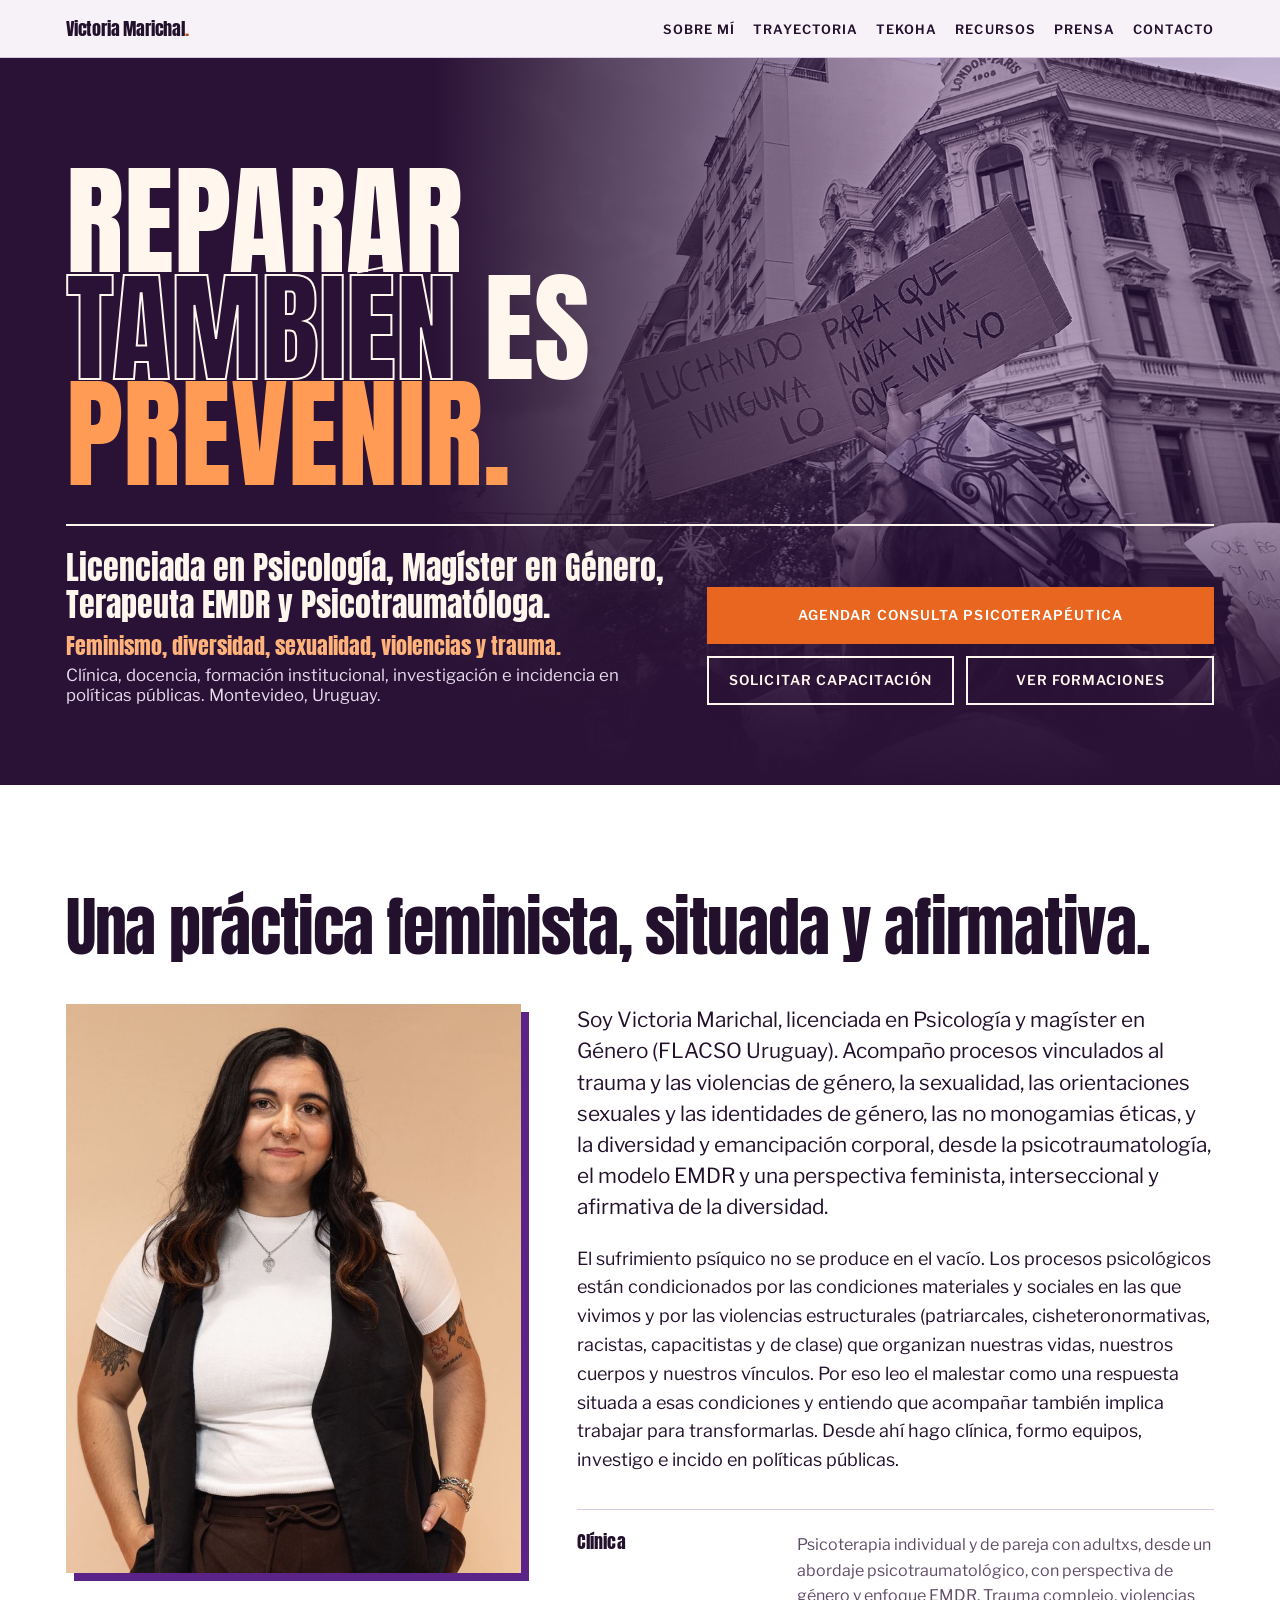
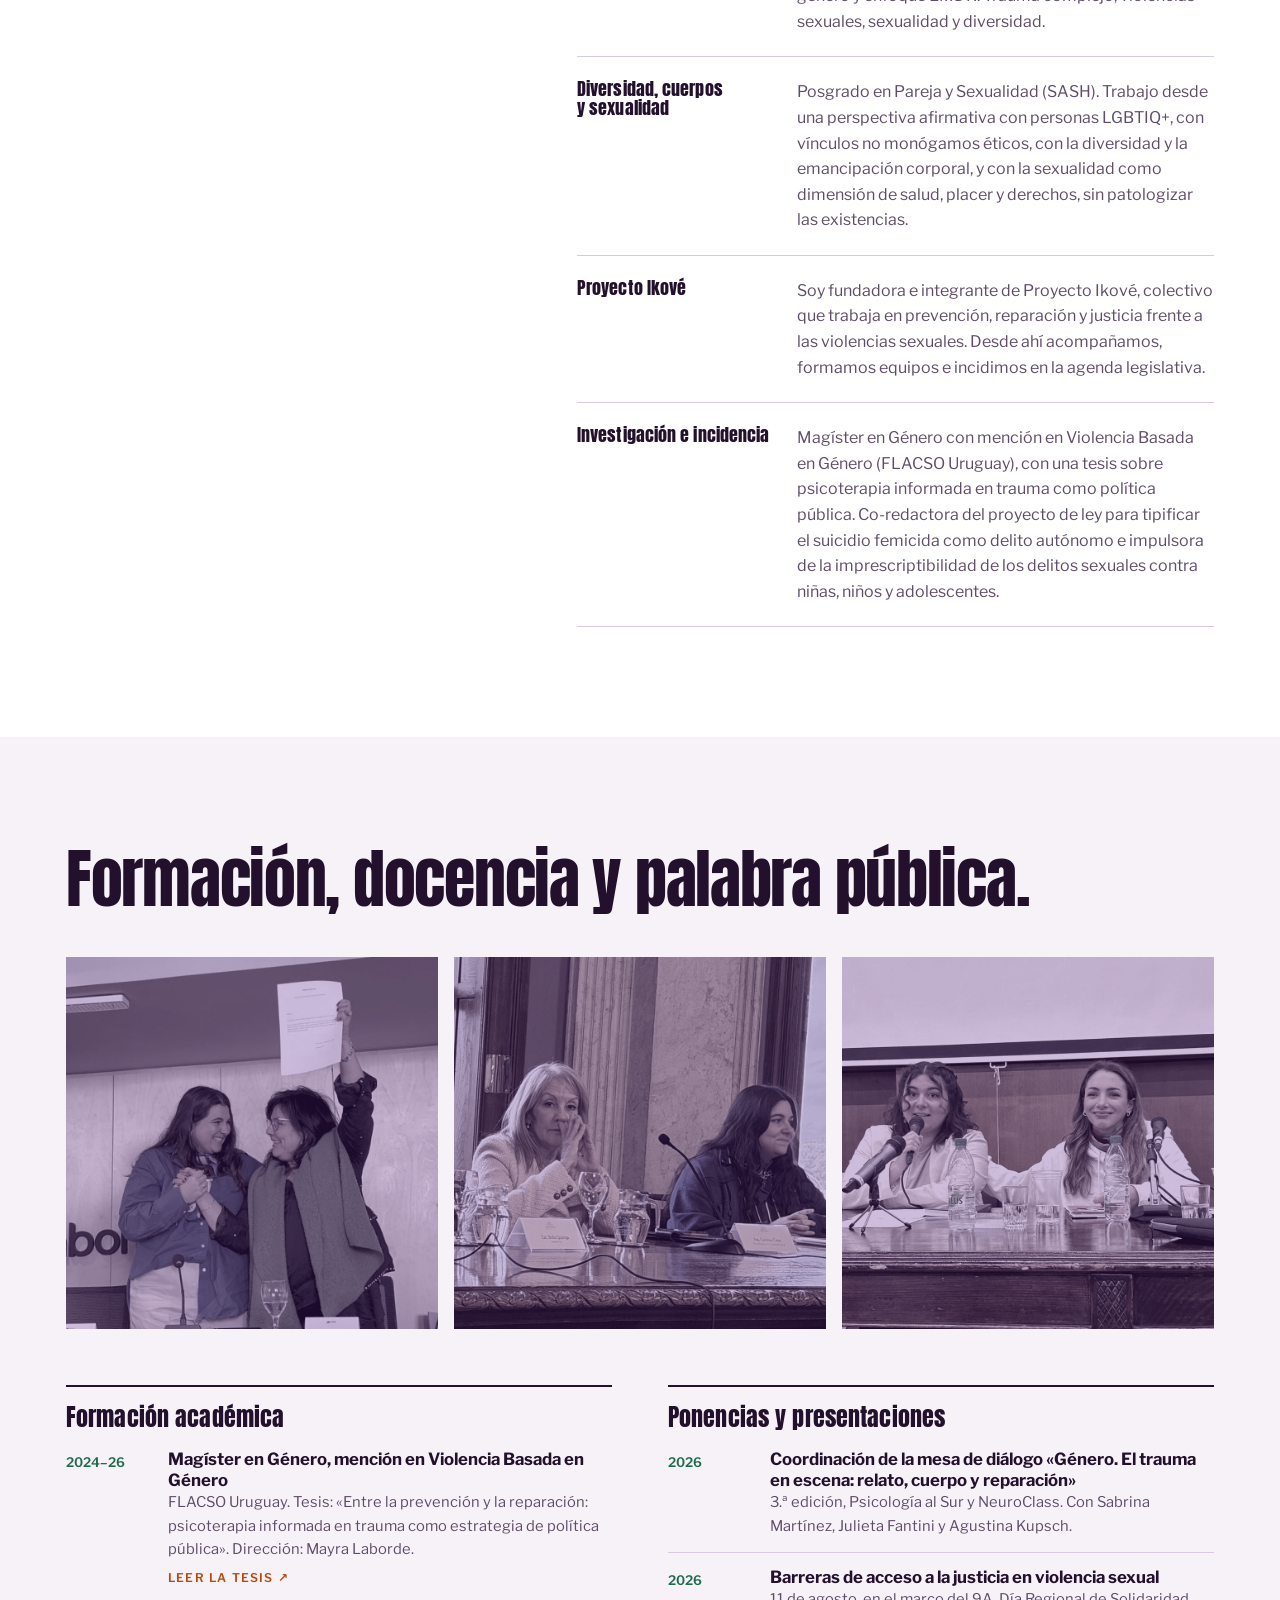
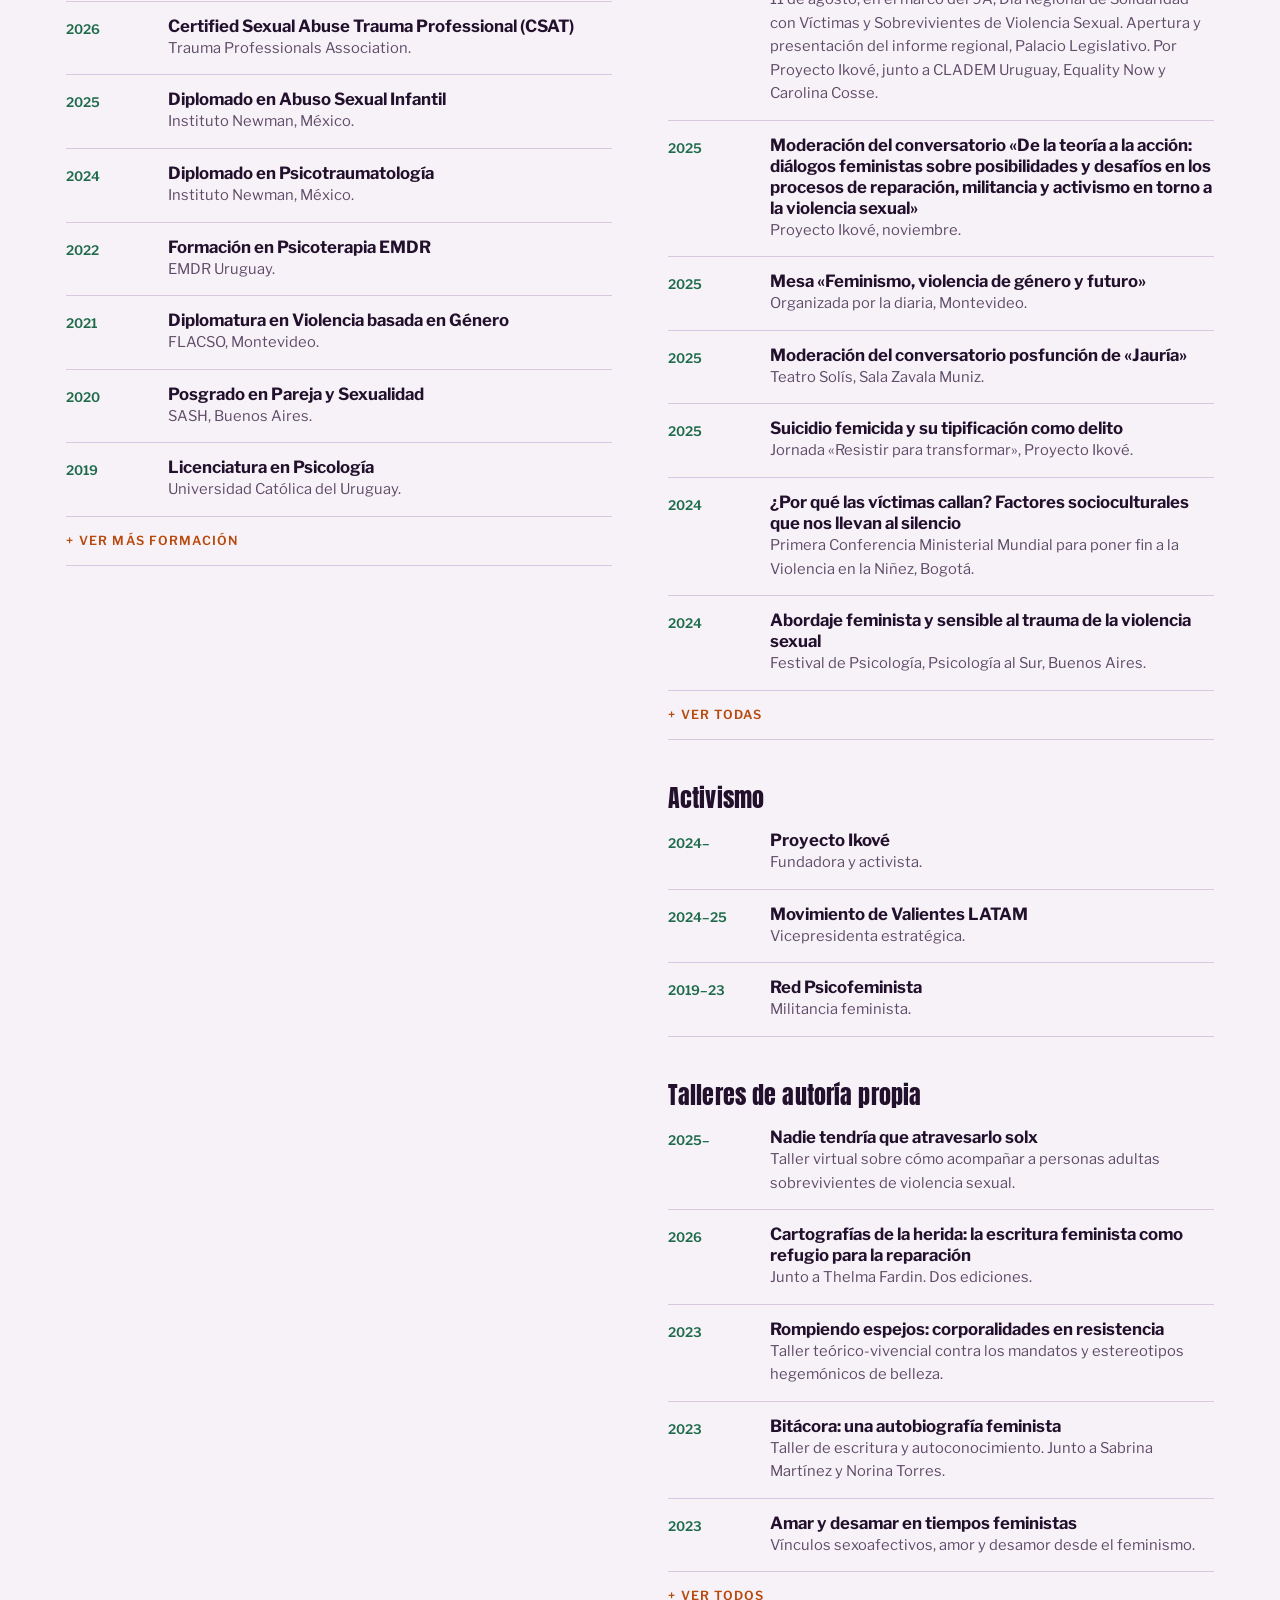
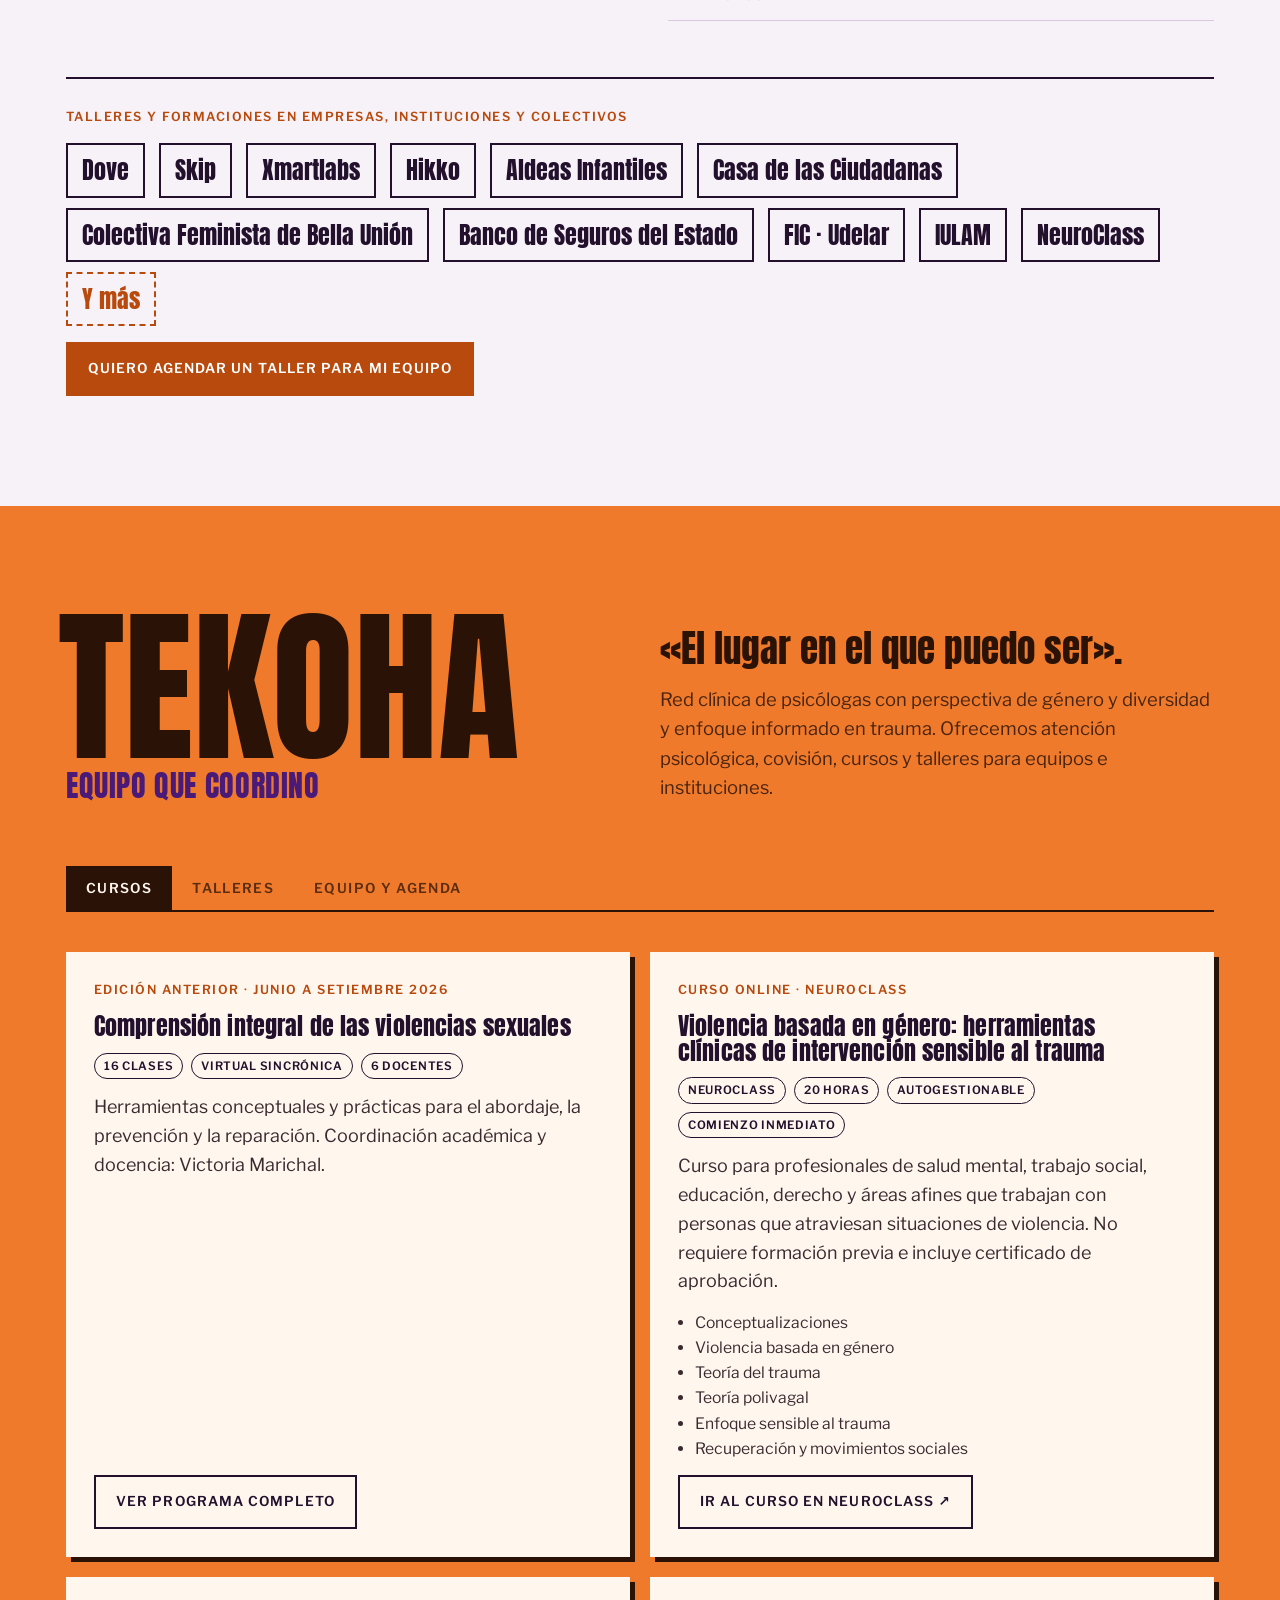
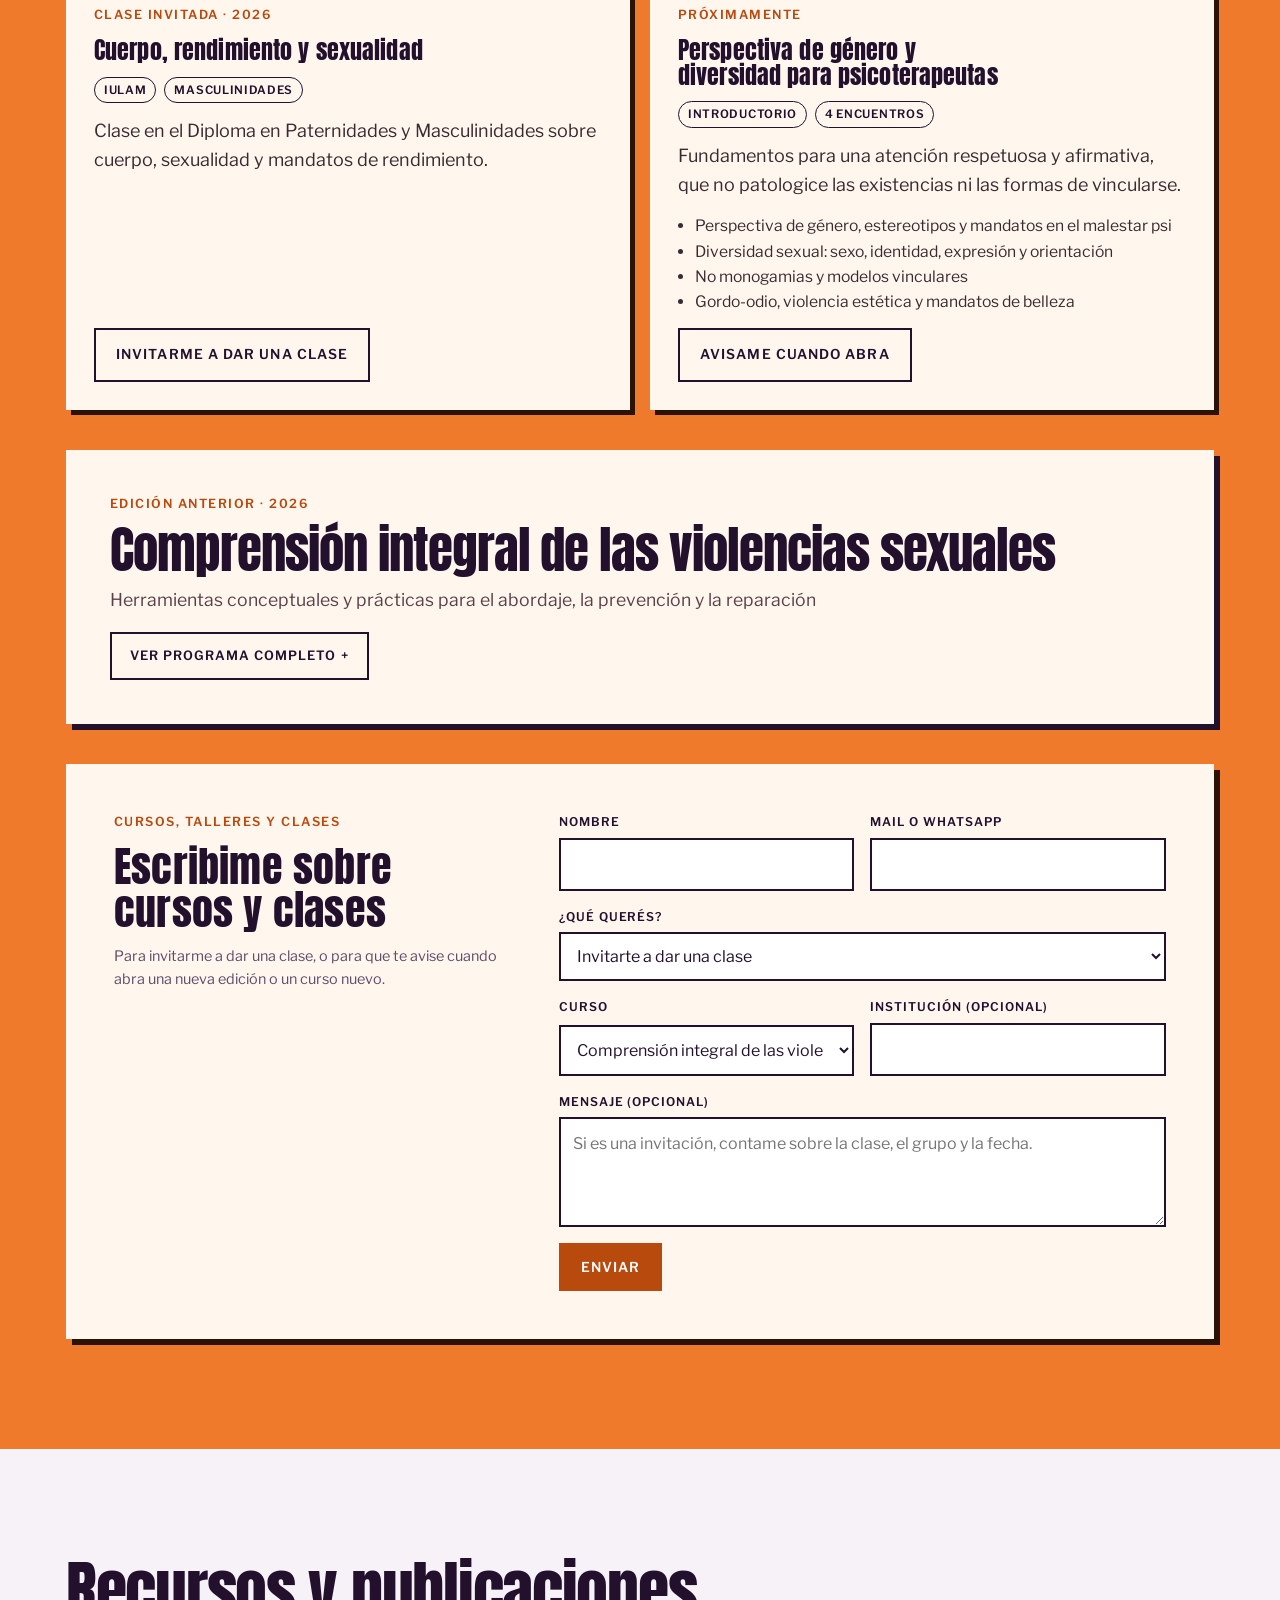
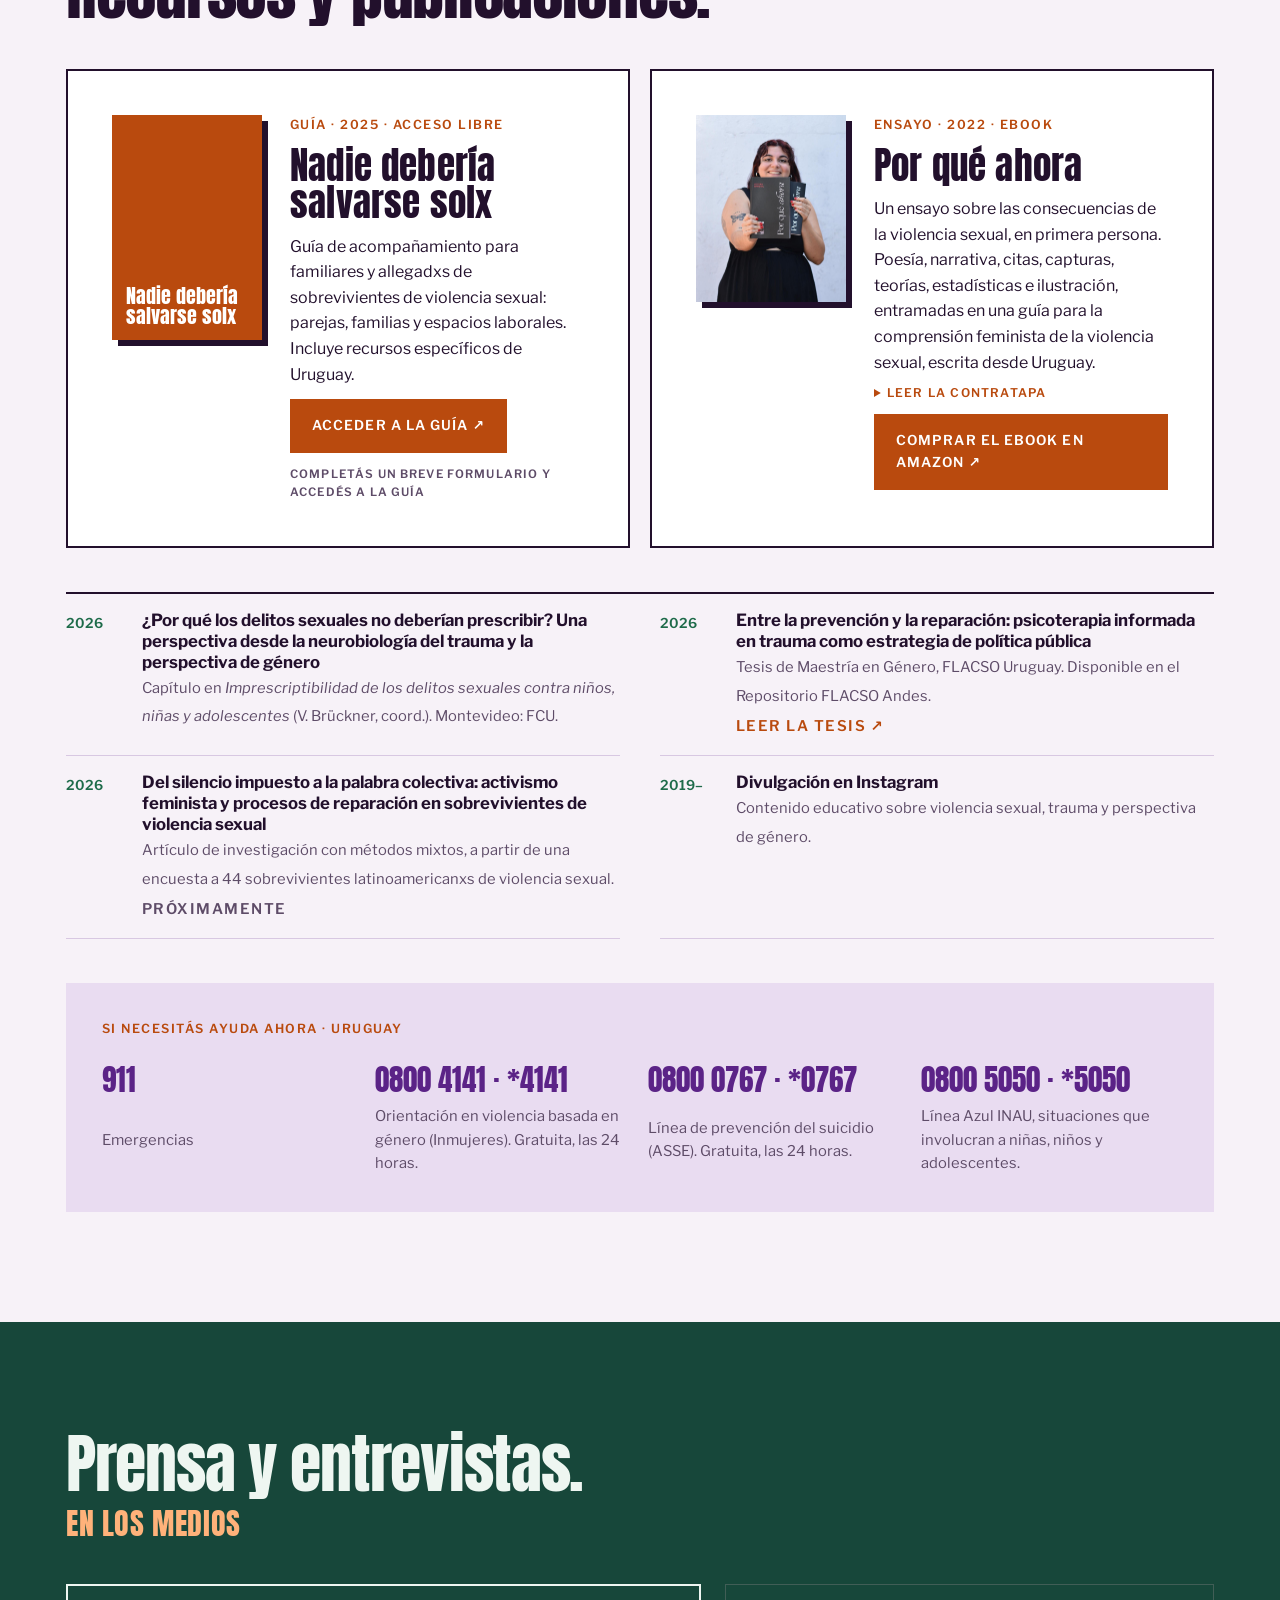
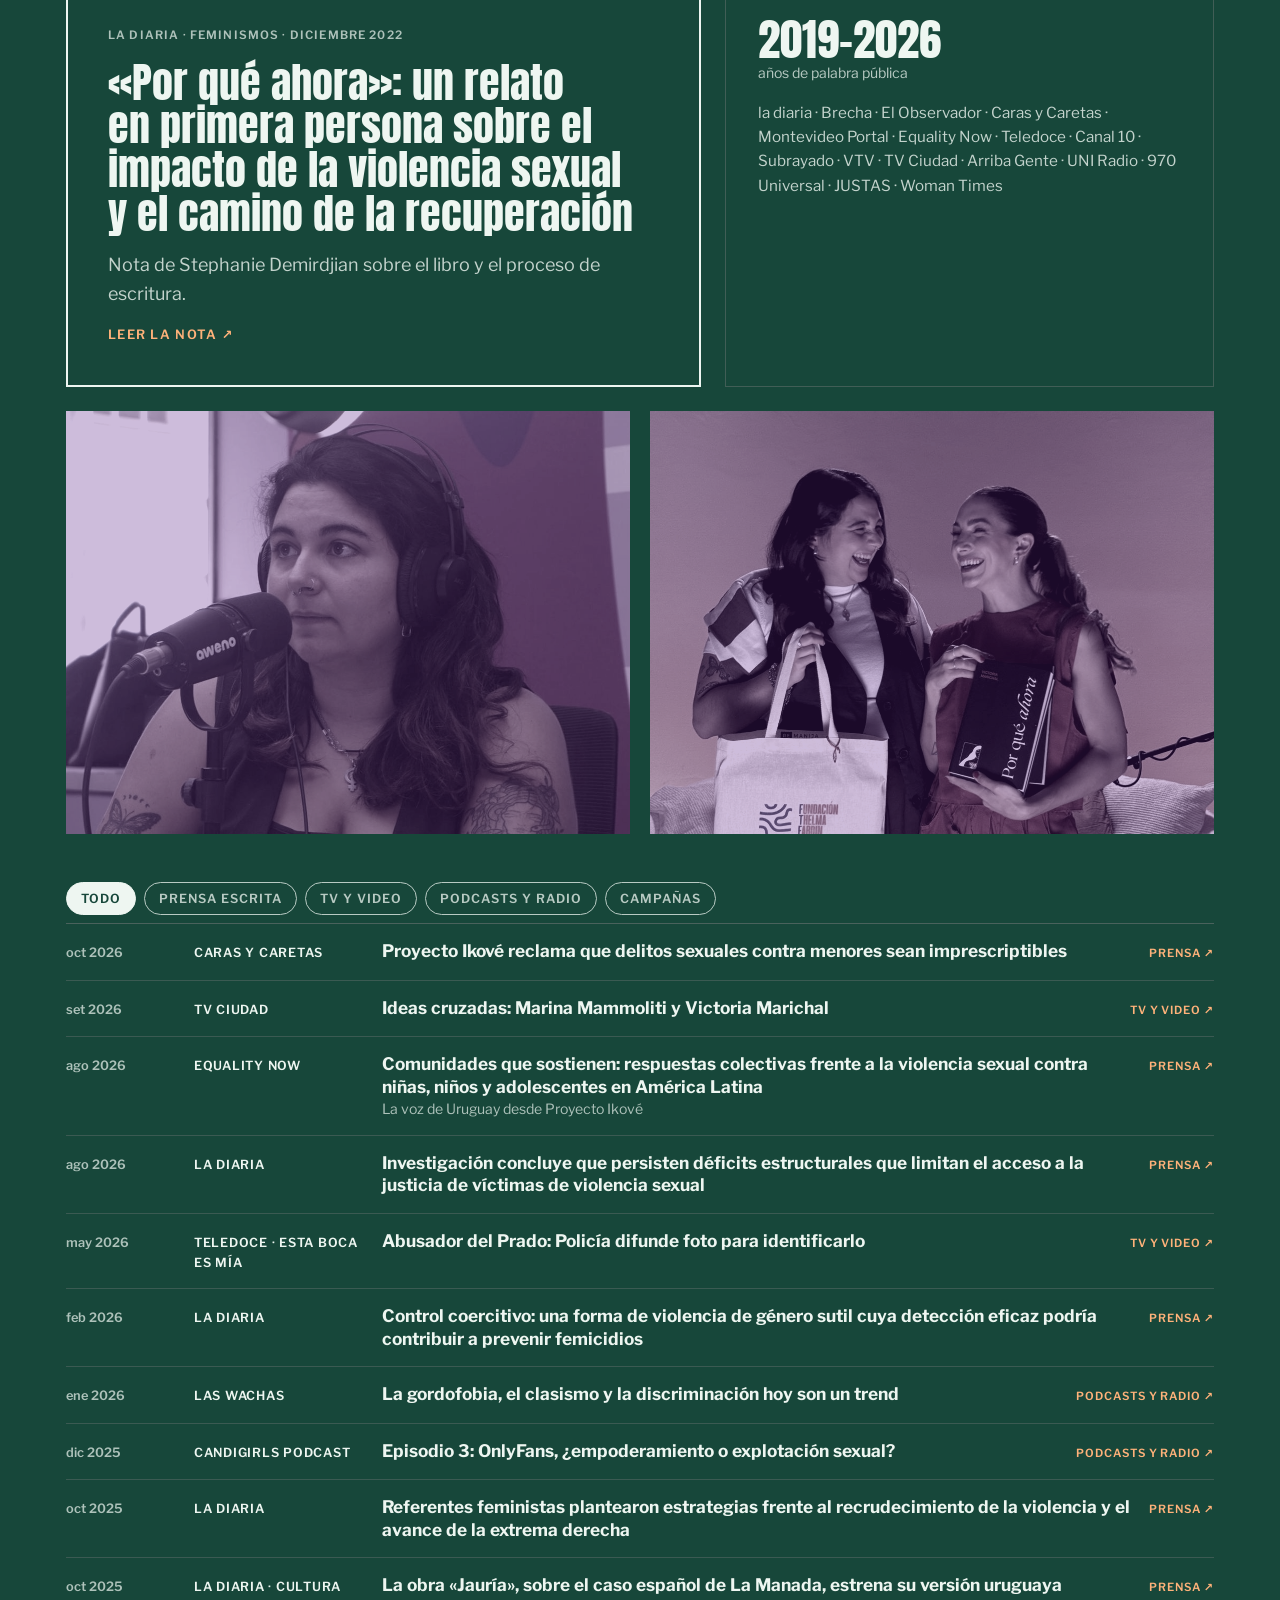
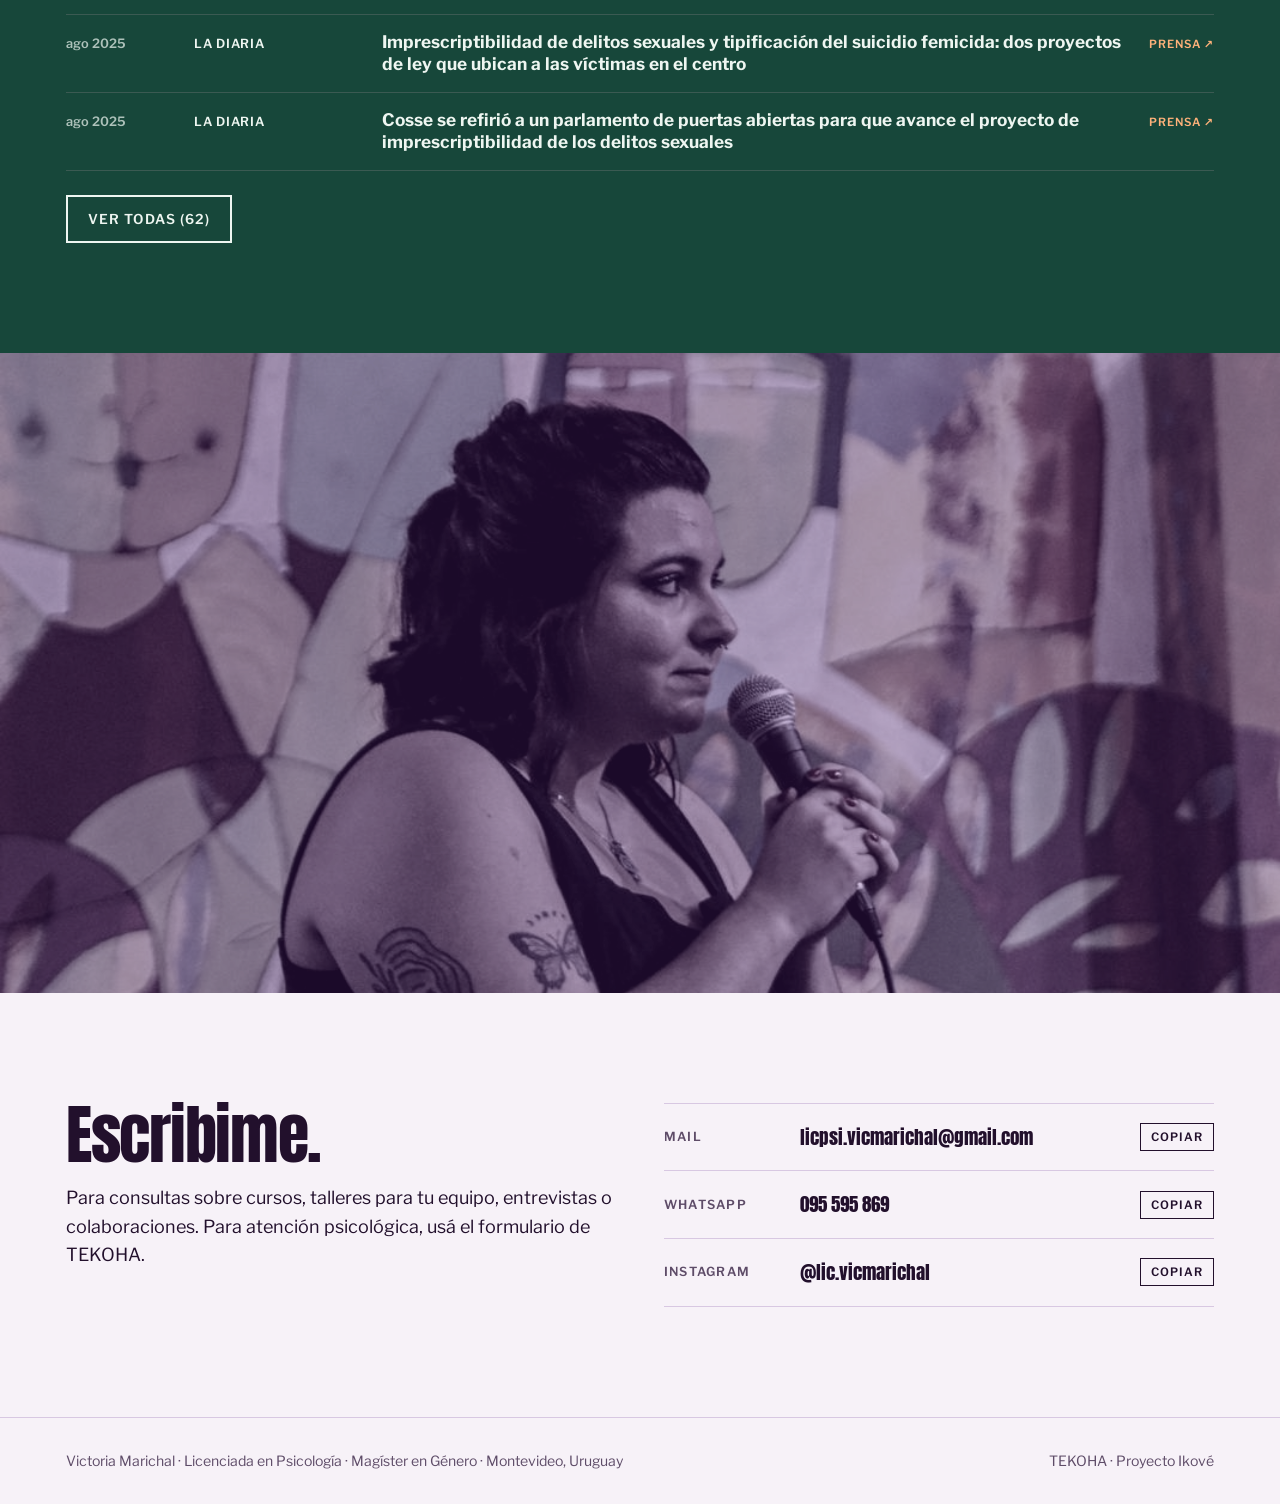
==== index.html @ 36c90eb9 "Add files via upload" ====
<!doctype html>
<html lang="es">
<head>
<meta charset="utf-8">
<meta name="viewport" content="width=device-width,initial-scale=1,viewport-fit=cover">
<style>*,*::before,*::after{box-sizing:border-box}:root{padding-top:env(safe-area-inset-top,0px);padding-bottom:env(safe-area-inset-bottom,0px)}body{margin:0;-webkit-font-smoothing:antialiased}img{max-width:100%}[hidden]{display:none!important}</style>
<title>Victoria Marichal</title>
<meta name="description" content="Victoria Marichal, licenciada en Psicología y magíster en Género. Psicoterapia, formación y talleres desde una práctica feminista, situada y afirmativa. Coordinadora de TEKOHA. Montevideo, Uruguay.">
<meta name="theme-color" content="#2A1236">
<link rel="icon" href="favicon.svg" type="image/svg+xml">
<link rel="canonical" href="https://licvicmarichal.uy/">
<meta property="og:type" content="website">
<meta property="og:locale" content="es_UY">
<meta property="og:title" content="Victoria Marichal · Psicóloga">
<meta property="og:description" content="Una práctica feminista, situada y afirmativa. Psicoterapia, cursos, talleres y TEKOHA.">
<meta property="og:image" content="https://licvicmarichal.uy/img/og.jpg">
<meta property="og:url" content="https://licvicmarichal.uy/">
<meta name="twitter:card" content="summary_large_image">
<meta name="claude:viewport-fit-sides" content="cover">
<link rel="preconnect" href="https://fonts.googleapis.com">
<link rel="preconnect" href="https://fonts.gstatic.com" crossorigin>
<link rel="stylesheet" href="https://fonts.googleapis.com/css2?family=Anton&family=Libre+Franklin:ital,wght@0,400;0,600;0,700;1,400&display=swap">
<style>
/* Layout: manifiesto tipográfico arriba, luego bandas de color que alternan: violeta (perfil), naranja (TEKOHA), verde (prensa) */
:root{
  --bg:#F7F2F8; --surface:#FFFFFF; --ink:#22102C; --muted:#5E4C68;
  --violet:#5B2387; --magenta:#B94A0E; --green:#1E6B4A; --lilac:#E9DCF1; --line:#D8C8E2;
  --on-violet:#FBF5FD;
  --orange:#F07A2B; --on-orange:#2A1306; --orange-soft:#4A2410; --orange-line:rgba(42,19,6,.28); --orange-accent:#4A1A78; --cream:#FFF6EE;
  --green-band:#17473A; --on-green:#EEF6F1; --green-accent:#FFB27A;
  --f-display:"Anton", Impact, "Arial Narrow", sans-serif;
  --f-body:"Libre Franklin", system-ui, -apple-system, "Segoe UI", sans-serif;
  --f-mono:"Libre Franklin", system-ui, -apple-system, "Segoe UI", sans-serif; --mono-w:600;
  --w-display:400; --h-scale:1.05; --track:0em; --head-align:start;
  font-synthesis:none;
  --gutter-l:max(16px, env(safe-area-inset-left, 0px));
  --gutter-r:max(16px, env(safe-area-inset-right, 0px));
}
@media (prefers-color-scheme: dark){:root:not([data-theme="light"]){
  --bg:#160A1D; --surface:#21122B; --ink:#F3E9F7; --muted:#BBA8C6;
  --violet:#3E1760; --magenta:#FF9B55; --green:#73D1A2; --lilac:#2E1A3B; --line:#3D2A4A; --on-violet:#FBF5FD; color-scheme:dark}}
:root[data-theme="dark"]{
  --bg:#160A1D; --surface:#21122B; --ink:#F3E9F7; --muted:#BBA8C6;
  --violet:#3E1760; --magenta:#FF9B55; --green:#73D1A2; --lilac:#2E1A3B; --line:#3D2A4A; --on-violet:#FBF5FD; color-scheme:dark}

*{box-sizing:border-box}
html{scroll-behavior:smooth}
@media (prefers-reduced-motion:reduce){html{scroll-behavior:auto}*{animation:none!important;transition:none!important}}
body{background:var(--bg);color:var(--ink);font-family:var(--f-body);font-size:18px;line-height:1.6}
body::before{content:"";position:fixed;inset:0 0 auto;height:env(safe-area-inset-top,0px);z-index:10;background:var(--bg)}
a{color:inherit}
:focus-visible{outline:3px solid var(--magenta);outline-offset:3px}
.wrap{max-width:1180px;margin-inline:auto;padding-left:var(--gutter-l);padding-right:var(--gutter-r)}
.label{font-weight:var(--mono-w,400);font-family:var(--f-mono);font-weight:var(--mono-w);font-size:.78rem;letter-spacing:.12em;text-transform:uppercase;color:var(--magenta)}
h1,h2,h3{font-family:var(--f-display);line-height:1.02;text-wrap:balance;margin:0}
h2{font-size:clamp(2.2rem,6vw,4rem);font-weight:var(--w-display);letter-spacing:-.02em}
h3{font-size:1.5rem;font-weight:400;letter-spacing:.005em}
p{margin:0;max-width:65ch}
.ph{background:var(--lilac);border-radius:3px;padding:0 .3em;font-style:italic;color:var(--muted)}
.mono-s{font-family:var(--f-mono);font-weight:var(--mono-w);font-size:.72rem;text-transform:uppercase;letter-spacing:.1em;color:var(--muted)}

/* Nav */
header.top{position:sticky;top:env(safe-area-inset-top,0px);z-index:20;background:var(--bg);border-bottom:1px solid var(--line)}
header.top .wrap{display:flex;align-items:center;justify-content:space-between;gap:12px;padding-block:14px;flex-wrap:wrap}
.brand{font-family:var(--f-display);font-weight:var(--w-display);font-size:1.15rem;text-decoration:none;letter-spacing:-.01em}
.brand span{color:var(--magenta)}
nav ul{display:flex;gap:4px 18px;list-style:none;margin:0;padding:0;flex-wrap:wrap}
nav a{font-family:var(--f-mono);font-weight:var(--mono-w);font-size:.8rem;text-decoration:none;text-transform:uppercase;letter-spacing:.08em;padding:4px 0;border-bottom:2px solid transparent}
nav a:hover{border-color:var(--magenta)}

/* Hero */
.hero .wrap{padding-block:clamp(48px,9vw,110px) clamp(40px,7vw,80px);display:grid;gap:36px}
.hero h1,.tk-title{text-transform:uppercase}
.hero h1{font-size:calc(clamp(3.2rem,12.5vw,9.5rem) * var(--h-scale));font-weight:var(--w-display);letter-spacing:var(--track);line-height:.88}
.hero h1 .out{color:transparent;-webkit-text-stroke:2px var(--violet)}
:root[data-theme="dark"] .hero h1 .out{-webkit-text-stroke-color:var(--magenta)}
@media (prefers-color-scheme: dark){:root:not([data-theme="light"]) .hero h1 .out{-webkit-text-stroke-color:var(--magenta)}}
.hero h1 .mag{color:var(--magenta)}
.hero-foot{display:grid;grid-template-columns:minmax(0,1.2fr) minmax(0,1fr);gap:32px;align-items:start;border-top:2px solid var(--ink);padding-top:24px}
.hero-foot .who{font-family:var(--f-display);font-size:clamp(1.4rem,3vw,2rem);font-weight:400;line-height:1.15}
.hero-foot .who .who-sub{display:block;font-size:.68em;font-weight:400;color:var(--violet);margin-top:10px;letter-spacing:0}
:root[data-theme="dark"] .hero-foot .who .who-sub{color:var(--magenta)}
@media (prefers-color-scheme: dark){:root:not([data-theme="light"]) .hero-foot .who .who-sub{color:var(--magenta)}}
.hero-foot .who small{display:block;font-family:var(--f-body);font-weight:400;font-size:1.05rem;color:var(--muted);margin-top:8px}
.ctas{display:grid;grid-template-columns:repeat(2,minmax(0,1fr));gap:12px;align-content:end;align-self:end;justify-self:end;width:min(100%,520px)}
.ctas .btn{justify-content:center;text-align:center;padding-inline:10px;white-space:normal;min-width:0;line-height:1.25}
.ctas .btn.solid{grid-column:1/-1;padding-block:18px}
.btn{font-weight:var(--mono-w,400);display:inline-flex;align-items:center;gap:8px;font-family:var(--f-mono);font-weight:var(--mono-w);font-size:.85rem;text-transform:uppercase;letter-spacing:.08em;text-decoration:none;padding:14px 20px;border:2px solid var(--ink);background:transparent;color:var(--ink);cursor:pointer}
.btn.solid{background:var(--magenta);border-color:var(--magenta);color:#fff}
.btn:hover{transform:translate(-2px,-2px);box-shadow:4px 4px 0 var(--ink)}
@media (max-width:760px){.hero-foot{grid-template-columns:1fr}.ctas{justify-self:start}}

section{scroll-margin-top:90px}
.band{padding-block:clamp(56px,9vw,110px)}
.sec-head{display:grid;gap:10px;margin-bottom:44px}
.sec-sub{margin:0;font-family:var(--f-display);font-size:clamp(1.3rem,2.6vw,1.9rem);line-height:1.1;color:var(--violet);text-transform:uppercase;letter-spacing:.02em}
:root[data-theme="dark"] .sec-sub{color:var(--magenta)}
@media (prefers-color-scheme: dark){:root:not([data-theme="light"]) .sec-sub{color:var(--magenta)}}
.press .sec-sub{color:var(--green-accent)!important}
.tekhoa .sec-sub{color:var(--orange-accent)!important;margin-top:10px}

/* Sobre mí */
.about-grid{display:grid;grid-template-columns:minmax(0,1fr) minmax(0,1.4fr);gap:56px}
.photo{aspect-ratio:4/5;max-width:100%;background:repeating-linear-gradient(135deg,var(--lilac) 0 14px,transparent 14px 28px);border:2px solid var(--ink);display:grid;place-items:center;text-align:center;padding:24px;font-family:var(--f-mono);font-weight:var(--mono-w);font-size:.8rem;color:var(--muted)}
.about-text{display:grid;gap:22px;min-width:0}
.about-text .lead{font-size:1.3rem;line-height:1.5}
.pillars{display:grid;margin-top:12px;border-top:1px solid var(--line)}
.pillar{display:grid;grid-template-columns:200px minmax(0,1fr);gap:20px;padding-block:22px;border-bottom:1px solid var(--line)}
.pillar h3{font-size:1.15rem}
.pillar p{color:var(--muted);font-size:1rem}
.facts{display:flex;flex-wrap:wrap;gap:10px 28px;margin-top:6px}
.fact{display:grid}
.fact b{font-family:var(--f-display);font-size:1.6rem;font-weight:var(--w-display);line-height:1;color:var(--violet);font-variant-numeric:tabular-nums}
:root[data-theme="dark"] .fact b{color:var(--magenta)}
@media (prefers-color-scheme: dark){:root:not([data-theme="light"]) .fact b{color:var(--magenta)}}
.fact span{font-size:.88rem;color:var(--muted)}
@media (max-width:820px){.about-grid{grid-template-columns:1fr}.photo{max-width:340px}.pillar{grid-template-columns:1fr;gap:6px}}

/* Trayectoria */
.tray-grid{display:grid;grid-template-columns:repeat(auto-fit,minmax(min(100%,440px),1fr));gap:48px 56px}
.tl{display:grid;align-content:start;border-top:2px solid var(--ink)}
.tl h3{font-size:1.5rem;font-weight:var(--w-display);padding-block:18px 6px}
.ti{display:grid;grid-template-columns:86px minmax(0,1fr);gap:16px;padding-block:14px;border-bottom:1px solid var(--line)}
.ti .y{font-family:var(--f-mono);font-weight:var(--mono-w);font-size:.82rem;color:var(--green);font-variant-numeric:tabular-nums;padding-top:3px}
.ti b{font-family:var(--f-body);font-weight:700;font-size:1.05rem;display:block;line-height:1.25}
.ti span{font-size:.92rem;color:var(--muted);display:block}
details.more{border-bottom:1px solid var(--line)}
details.more summary{cursor:pointer;font-family:var(--f-mono);font-weight:var(--mono-w);font-size:.78rem;text-transform:uppercase;letter-spacing:.1em;padding-block:14px;color:var(--magenta);list-style:none}
details.more summary::-webkit-details-marker{display:none}
details.more summary::before{content:"+ "}
details.more[open] summary::before{content:"– "}
details.more .ti:last-child{border-bottom:0}
.clients{margin-top:56px;padding-top:28px;border-top:2px solid var(--ink);display:grid;gap:16px}
.clients ul{list-style:none;margin:0;padding:0;display:flex;flex-wrap:wrap;gap:10px 14px}
.clients li.ymas{border-style:dashed;color:var(--magenta);border-color:var(--magenta)}
.clients li{font-family:var(--f-display);font-weight:400;font-size:clamp(1.1rem,2.2vw,1.5rem);padding:6px 14px;border:2px solid var(--ink)}

/* TEKOHA */
.tekhoa{background:var(--orange);color:var(--on-orange)}
.tekhoa .label{color:var(--orange-accent)}
.tekhoa .muted{color:var(--orange-soft)}
.tk-title{font-size:calc(clamp(3.4rem,13vw,10rem) * var(--h-scale));font-weight:var(--w-display);letter-spacing:0;line-height:.85;margin-left:-.045em}
.tk-name{display:grid;justify-items:start}
.tk-intro{display:grid;grid-template-columns:minmax(0,1fr) minmax(0,1fr);gap:40px;align-items:end;margin-bottom:64px}
@media (max-width:820px){.tk-intro{grid-template-columns:1fr}}
.tabs{display:flex;flex-wrap:wrap;border-bottom:2px solid var(--on-orange);margin-bottom:40px}
.tab{font-family:var(--f-mono);font-weight:var(--mono-w);font-size:.85rem;text-transform:uppercase;letter-spacing:.1em;background:none;border:0;color:var(--on-orange);padding:14px 20px;cursor:pointer;opacity:.75}
.tab[aria-selected="true"]{background:var(--on-orange);color:var(--cream);opacity:1}
.cards{display:grid;grid-template-columns:repeat(auto-fit,minmax(min(100%,320px),1fr));gap:20px}
.cards-2{grid-template-columns:repeat(auto-fit,minmax(min(100%,400px),1fr))}
.card{background:var(--cream);color:#22102C;border:0;box-shadow:5px 5px 0 var(--on-orange);padding:28px;display:flex;flex-direction:column;gap:14px;min-width:0}
.card.feature{background:var(--cream);color:#22102C;border-color:var(--cream)}
.card.feature .label{color:#B94A0E}
.tekhoa .card .label{color:#B94A0E}
.card p,.card li{color:#3A2A30}
.card .meta{display:flex;flex-wrap:wrap;gap:8px}
.chip{font-family:var(--f-mono);font-weight:var(--mono-w);font-size:.72rem;letter-spacing:.06em;text-transform:uppercase;border:1px solid currentColor;padding:3px 9px;border-radius:999px}
.card ul{margin:0;padding-left:1.1em;font-size:.98rem}
.card .btn{align-self:flex-start;margin-top:auto;border-color:currentColor;color:inherit}
.card.feature .btn{background:#B94A0E;border-color:#B94A0E;color:#fff}
.example{font-family:var(--f-mono);font-weight:var(--mono-w);font-size:.7rem;text-transform:uppercase;letter-spacing:.1em;opacity:.75}
.team{display:grid;grid-template-columns:repeat(auto-fit,minmax(min(100%,250px),1fr));gap:20px;margin-bottom:56px}
.person{background:var(--cream);color:#22102C;box-shadow:5px 5px 0 var(--on-orange);padding:22px;display:grid;gap:12px;align-content:start}
.avatar{width:72px;height:72px;border-radius:50%;background:var(--cream);color:#4A1A78;display:grid;place-items:center;font-family:var(--f-display);font-weight:var(--w-display);font-size:1.4rem}
.person p{font-size:.98rem;color:#3A2A30}
.person .muted{color:#3A2A30!important}
.avatar{background:var(--orange)!important;color:var(--on-orange)!important}
.form-box{background:var(--cream);box-shadow:6px 6px 0 var(--on-orange);color:#22102C;padding:clamp(24px,4vw,48px);display:grid;grid-template-columns:minmax(0,.8fr) minmax(0,1.2fr);gap:40px}
@media (max-width:820px){.form-box{grid-template-columns:1fr}}
.form-box .label{color:#B94A0E}
form{display:grid;gap:16px;grid-template-columns:1fr 1fr}
form .full{grid-column:1/-1}
@media (max-width:560px){form{grid-template-columns:1fr}}
.field{display:grid;gap:6px;min-width:0}
.field label{font-family:var(--f-mono);font-weight:var(--mono-w);font-size:.75rem;text-transform:uppercase;letter-spacing:.08em}
.field input,.field select,.field textarea{font:inherit;font-size:1rem;padding:12px;border:2px solid #22102C;background:#fff;color:#22102C;border-radius:0;width:100%}
.field textarea{min-height:110px;resize:vertical}
.check{display:flex;gap:10px;align-items:flex-start;font-size:.92rem}
.check input{margin-top:5px;accent-color:#B94A0E}
.note{font-size:.9rem;color:#5E4C68}
.ok{grid-column:1/-1;border:2px solid #22102C;background:#FDE9D9;padding:16px;font-size:.98rem}
.err{color:#A8320A;font-size:.85rem}
.form-box .btn{border-color:#22102C;color:#22102C}
.form-box .btn.solid{background:#B94A0E;border-color:#B94A0E;color:#fff}

/* Edición anterior */
.ed{margin-top:40px;background:var(--cream);color:#22102C;box-shadow:6px 6px 0 var(--on-orange);--orange-line:rgba(42,19,6,.18);--orange-accent:#B94A0E;--orange-soft:#5A4048;--on-orange:#22102C;padding:clamp(22px,4vw,44px);display:grid;gap:32px}
.ed-head{display:grid;gap:10px}
.ed-sum{list-style:none;cursor:pointer;display:grid;gap:18px}
.ed-sum::-webkit-details-marker{display:none}
.ed-toggle{justify-self:start;font-family:var(--f-mono);font-weight:var(--mono-w);font-size:.8rem;text-transform:uppercase;letter-spacing:.08em;padding:12px 18px;border:2px solid #22102C;color:#22102C}
.ed-toggle::after{content:"  +"}
.ed[open] .ed-toggle{font-size:0}
.ed[open] .ed-toggle::before{content:"Ocultar programa";font-size:.8rem}
.ed[open] .ed-toggle::after{content:"  –";font-size:.8rem}
.ed-body{display:grid;gap:32px;margin-top:32px}
.ed-title{font-size:clamp(1.9rem,4.5vw,3.2rem);font-weight:var(--w-display);letter-spacing:-.02em}
.ed-sub{font-size:1.1rem;color:var(--orange-soft)}
.ed-grid{display:grid;grid-template-columns:minmax(0,1.3fr) minmax(0,1fr);gap:40px}
@media (max-width:860px){.ed-grid{grid-template-columns:1fr}}
.ed-col{display:grid;gap:14px;align-content:start}
.ed-facts{margin:0;display:grid;border-top:1px solid var(--orange-line)}
.ed-facts div{display:grid;grid-template-columns:120px minmax(0,1fr);gap:14px;padding-block:12px;border-bottom:1px solid var(--orange-line)}
.ed-facts dt{font-family:var(--f-mono);font-weight:var(--mono-w);font-size:.72rem;text-transform:uppercase;letter-spacing:.1em;color:var(--orange-accent);padding-top:3px}
.ed-facts dd{margin:0;font-size:.98rem}
.ed .mono-s.ed-ms{color:var(--orange-accent);display:block;margin-bottom:12px}
.ed-team ul{list-style:none;margin:0;padding:0;display:grid;grid-template-columns:repeat(auto-fit,minmax(min(100%,240px),1fr));gap:14px 28px}
.ed-team li{display:grid;gap:2px;border-left:2px solid var(--orange-accent);padding-left:12px}
.ed-team li b{font-family:var(--f-body);font-weight:700;font-size:1.05rem}
.ed-team li span{font-size:.88rem;color:var(--orange-soft)}
.mod{border-top:1px solid var(--orange-line)}
.mod:last-child{border-bottom:1px solid var(--orange-line)}
.mod summary{cursor:pointer;list-style:none;display:grid;grid-template-columns:100px minmax(0,1fr) auto;gap:16px;align-items:baseline;padding-block:18px}
.mod summary::-webkit-details-marker{display:none}
.mn{font-family:var(--f-mono);font-weight:var(--mono-w);font-size:.78rem;text-transform:uppercase;letter-spacing:.1em;color:var(--orange-accent)}
.mt{font-family:var(--f-display);font-weight:400;font-size:1.25rem;line-height:1.2}
.mc{font-family:var(--f-mono);font-weight:var(--mono-w);font-size:.72rem;text-transform:uppercase;letter-spacing:.08em;opacity:.7}
.mc::after{content:"  +"}
.mod[open] .mc::after{content:"  –"}
@media (max-width:620px){.mod summary{grid-template-columns:1fr auto}.mn{grid-column:1/-1}}
.clist{list-style:none;margin:0 0 18px;padding:0;display:grid;gap:0}
.cls{display:grid;grid-template-columns:80px 64px minmax(0,1fr);gap:14px;padding-block:14px;border-top:1px dashed var(--orange-line)}
.cn{font-family:var(--f-mono);font-weight:var(--mono-w);font-size:.74rem;text-transform:uppercase;letter-spacing:.06em;opacity:.75;padding-top:3px}
.cd{font-family:var(--f-mono);font-weight:var(--mono-w);font-size:.8rem;font-variant-numeric:tabular-nums;color:var(--orange-accent);padding-top:2px}
.cls b{font-family:var(--f-body);font-weight:700;font-size:1.05rem;display:block;line-height:1.25}
.cls .doc{display:block;font-family:var(--f-mono);font-weight:var(--mono-w);font-size:.72rem;text-transform:uppercase;letter-spacing:.06em;color:var(--orange-soft);margin:4px 0 6px}
.cls p{font-size:.95rem;color:var(--on-orange)}
@media (max-width:620px){.cls{grid-template-columns:auto 1fr}.cls>div{grid-column:1/-1}}
.ed-btn{justify-self:start;border-color:var(--on-orange);color:var(--on-orange)}

/* Fotos */
.hero-top{display:grid;grid-template-columns:minmax(0,1.5fr) minmax(0,1fr);gap:clamp(20px,4vw,48px);align-items:end}
.hero-top h1{font-size:calc(clamp(3rem,9vw,8rem) * var(--h-scale))}
.hero-img{margin:0;max-width:100%}
.hero-img img{display:block;width:100%;aspect-ratio:4/5;max-height:620px;object-fit:cover;box-shadow:8px 8px 0 var(--magenta)}
@media (max-width:700px){.hero-top{grid-template-columns:1fr}.hero-img img{aspect-ratio:4/3}}
img.photo{display:block;width:100%;height:auto;aspect-ratio:4/5;object-fit:cover;object-position:50% 30%;padding:0;background:none;box-shadow:8px 8px 0 var(--violet);border:0}
.gallery{display:grid;grid-template-columns:repeat(3,minmax(0,1fr));gap:16px;margin-bottom:56px}
.gallery img{display:block;width:100%;max-width:100%;aspect-ratio:1/1;object-fit:cover}
.tint{position:relative;margin:0;line-height:0;isolation:isolate}
.tint img{filter:grayscale(.85) contrast(1.05) brightness(1.06)}
.tint::after{content:"";position:absolute;inset:0;background:rgba(91,35,135,.3);pointer-events:none}
.tk-banner-wrap{margin-bottom:28px;box-shadow:6px 6px 0 var(--on-orange)}
.tk-banner-wrap .tk-banner{margin:0;box-shadow:none}
@media (max-width:640px){.gallery{grid-template-columns:1fr}}
.photo-band{line-height:0}
.photo-band img{display:block;width:100%;height:clamp(260px,48vw,560px);object-fit:cover}
.tk-banner{display:block;width:100%;max-width:100%;aspect-ratio:21/9;object-fit:cover;object-position:50% 40%;margin-bottom:28px;box-shadow:6px 6px 0 var(--on-orange)}
.avatar-img{object-fit:cover;padding:0}
.cover-img{display:block;width:100%;max-width:100%;aspect-ratio:4/5;object-fit:cover;box-shadow:6px 6px 0 var(--ink)}
.press-photos{display:grid;grid-template-columns:repeat(2,minmax(0,1fr));gap:20px;margin-top:24px}
.press-photos img{display:block;width:100%;aspect-ratio:4/3;object-fit:cover;object-position:50% 30%}
@media (max-width:620px){.press-photos{grid-template-columns:1fr}}

/* Hero con foto de fondo */
.hero{position:relative;isolation:isolate;overflow:hidden;color:#FFF6EE;background:#2A1236}
.hero::before{content:"";position:absolute;inset:0 0 0 34%;z-index:-2;background:url(img/hero-marcha.jpg) 50% 30%/cover no-repeat;filter:grayscale(.85) contrast(1.08)}
.hero::after{content:"";position:absolute;inset:0;z-index:-1;background:linear-gradient(0deg,#2A1236 0%,rgba(42,18,54,.94) 8%,rgba(42,18,54,.8) 16%,rgba(42,18,54,.56) 25%,rgba(42,18,54,.32) 34%,rgba(42,18,54,.14) 43%,rgba(42,18,54,0) 54%),linear-gradient(90deg,#2A1236 0%,#2A1236 34%,rgba(42,18,54,.78) 46%,rgba(70,26,110,.42) 72%,rgba(91,35,135,.3) 100%)}
@media (max-width:760px){.hero::before{inset:0;background-position:50% 45%}.hero::after{background:linear-gradient(180deg,rgba(42,18,54,.88),rgba(42,18,54,.72) 55%,rgba(42,18,54,.95))}}
.hero-top{grid-template-columns:1fr!important}
.hero h1{color:#FFF6EE}
.hero h1 .out{-webkit-text-stroke:2px #FFF6EE!important;color:transparent}
.hero h1 .mag{color:#FF9B55}
.hero .hero-foot{border-top-color:#FFF6EE}
.hero-foot .who{color:#FFF6EE}
.hero-foot .who .who-sub{color:#FFB27A!important}
.hero-foot .who small{color:#E8DCEF!important}
.hero .btn{border-color:#FFF6EE;color:#FFF6EE}
.hero .btn:hover{box-shadow:4px 4px 0 #FFF6EE}
.hero .btn.solid{background:#E8661F;border-color:#E8661F;color:#fff}

/* Recursos */
.res-grid{display:grid;grid-template-columns:repeat(12,minmax(0,1fr));gap:20px}
.book{grid-column:span 6;background:var(--surface);border:2px solid var(--ink);padding:clamp(24px,4vw,44px);display:grid;grid-template-columns:150px minmax(0,1fr);gap:28px;align-items:start}
.cover{aspect-ratio:2/3;max-width:100%;background:var(--magenta);color:#fff;font-family:var(--f-display);font-weight:var(--w-display);font-size:1.25rem;line-height:1;padding:14px;display:flex;align-items:flex-end;box-shadow:6px 6px 0 var(--ink)}
.book .body{display:grid;gap:12px;min-width:0}
.book .big{font-size:clamp(1.6rem,3.4vw,2.3rem);font-weight:var(--w-display)}
.blurb{font-size:1rem}
.blurb details summary{cursor:pointer;font-family:var(--f-mono);font-weight:var(--mono-w);font-size:.75rem;text-transform:uppercase;letter-spacing:.1em;color:var(--magenta);margin-top:8px}
.blurb details p{margin-top:10px}
.blurb cite{display:block;font-style:normal;font-family:var(--f-mono);font-weight:var(--mono-w);font-size:.75rem;letter-spacing:.06em;text-transform:uppercase;color:var(--muted);margin-top:10px}
.pubs{grid-column:1/-1;display:grid;grid-template-columns:repeat(auto-fit,minmax(min(100%,420px),1fr));column-gap:40px;align-content:start;border-top:2px solid var(--ink);margin-top:24px}
.pub{padding-block:16px;border-bottom:1px solid var(--line);display:grid;grid-template-columns:62px minmax(0,1fr);gap:14px}
.pub .y{font-family:var(--f-mono);font-weight:var(--mono-w);font-size:.85rem;color:var(--green);font-variant-numeric:tabular-nums;padding-top:3px}
.pub b{font-family:var(--f-body);font-weight:700;font-size:1.05rem;display:block;line-height:1.25}
.pub span{font-size:.92rem;color:var(--muted)}
.arrow-s{display:block;font-family:var(--f-mono);font-weight:var(--mono-w);font-size:.75rem;text-transform:uppercase;letter-spacing:.1em;color:var(--magenta)!important;margin-top:6px;text-decoration:none}
a.pub:hover b{text-decoration:underline;text-underline-offset:3px}
.free{grid-column:1/-1;display:grid;grid-template-columns:repeat(auto-fit,minmax(min(100%,260px),1fr));gap:20px;margin-top:24px}
.dl{background:var(--surface);border:1px solid var(--line);padding:22px;display:grid;gap:10px;align-content:start}
.help{grid-column:1/-1;margin-top:24px;background:var(--lilac);padding:clamp(22px,4vw,36px);display:grid;gap:18px}
.lines{display:grid;grid-template-columns:repeat(auto-fit,minmax(min(100%,220px),1fr));gap:16px}
.line{display:grid;gap:2px}
.line .n{font-family:var(--f-display);font-weight:var(--w-display);font-size:1.8rem;color:var(--violet);font-variant-numeric:tabular-nums;user-select:all}
:root[data-theme="dark"] .line .n{color:var(--magenta)}
@media (prefers-color-scheme: dark){:root:not([data-theme="light"]) .line .n{color:var(--magenta)}}
.line span{font-size:.92rem;color:var(--muted)}
@media (max-width:980px){.book,.pubs{grid-column:1/-1}}
@media (max-width:620px){.book{grid-template-columns:1fr}.cover{max-width:150px}}

/* Prensa */
.press{background:var(--green-band);color:var(--on-green)}
.press .label{color:var(--green-accent)}
.press-grid{display:grid;grid-template-columns:minmax(0,1.3fr) minmax(0,1fr);gap:24px}
@media (max-width:860px){.press-grid{grid-template-columns:1fr}}
.press-feature{border:2px solid var(--on-green);padding:clamp(24px,4vw,40px);display:grid;gap:16px;align-content:start;text-decoration:none}
.press-feature:hover{background:rgba(255,255,255,.05)}
.press-feature .q{font-family:var(--f-display);font-weight:var(--w-display);font-size:clamp(1.6rem,3.6vw,2.6rem);line-height:1.05;text-wrap:balance}
.press-list{display:grid;align-content:start;border-top:1px solid rgba(255,255,255,.3)}
.press-item{display:grid;gap:4px;padding-block:18px;border-bottom:1px solid rgba(255,255,255,.3)}
.press-item b{font-family:var(--f-body);font-weight:700;font-size:1.1rem;line-height:1.25}
.press-item span{font-size:.92rem;opacity:.75}
.press .mono-s{color:inherit;opacity:.7}
.press .arrow{font-family:var(--f-mono);font-weight:var(--mono-w);font-size:.8rem;text-transform:uppercase;letter-spacing:.1em;color:var(--green-accent)}
.press-stats{display:flex;flex-wrap:wrap;gap:12px 36px;align-content:start;padding:clamp(20px,3vw,32px);border:1px solid rgba(127,127,127,.4)}
.press-stats .fact b{color:inherit;font-size:clamp(2rem,4vw,2.8rem)}
.press-stats .fact span{color:inherit;opacity:.75}
.outlets{grid-column:1/-1;font-size:.95rem;opacity:.8;margin-top:4px}
.pfilters{display:flex;flex-wrap:wrap;gap:8px;margin:48px 0 8px}
.pf{font-family:var(--f-mono);font-weight:var(--mono-w);font-size:.78rem;text-transform:uppercase;letter-spacing:.08em;background:none;color:inherit;border:1px solid currentColor;padding:8px 14px;border-radius:999px;cursor:pointer;opacity:.75}
.pf[aria-pressed="true"]{background:var(--on-green);color:var(--green-band);border-color:var(--on-green);opacity:1}
.prows{display:grid;border-top:1px solid rgba(127,127,127,.5)}
.prow{display:grid;grid-template-columns:110px 170px minmax(0,1fr) auto;gap:18px;align-items:baseline;padding-block:16px;border-bottom:1px solid rgba(127,127,127,.35);text-decoration:none}
.prow:hover .pt{text-decoration:underline;text-underline-offset:3px}
.prow .pd{font-family:var(--f-mono);font-weight:var(--mono-w);font-size:.8rem;font-variant-numeric:tabular-nums;opacity:.7}
.prow .po{font-family:var(--f-mono);font-weight:var(--mono-w);font-size:.78rem;text-transform:uppercase;letter-spacing:.06em}
.prow .pt{font-family:var(--f-body);font-weight:700;font-size:1.08rem;line-height:1.3}
.prow .pt small{display:block;font-family:var(--f-body);font-weight:400;font-size:.88rem;opacity:.7;margin-top:2px}
.ptype{font-family:var(--f-mono);font-weight:var(--mono-w);font-size:.7rem;text-transform:uppercase;letter-spacing:.08em;color:var(--green-accent);white-space:nowrap}
@media (max-width:820px){.prow{grid-template-columns:1fr auto;gap:4px 12px}.prow .pd{grid-column:1}.prow .ptype{grid-column:2;grid-row:1;justify-self:end}.prow .po{grid-column:1/-1}.prow .pt{grid-column:1/-1}}
.pmore{margin-top:24px;border-color:currentColor;color:inherit}

/* Contacto */
.contact-grid{display:grid;grid-template-columns:minmax(0,1fr) minmax(0,1fr);gap:48px;align-items:start}
@media (max-width:820px){.contact-grid{grid-template-columns:1fr}}
.channels{display:grid;border-top:1px solid var(--line)}
.ch{display:grid;grid-template-columns:120px minmax(0,1fr) auto;gap:16px;align-items:center;padding-block:18px;border-bottom:1px solid var(--line)}
.ch .k{font-family:var(--f-mono);font-weight:var(--mono-w);font-size:.78rem;text-transform:uppercase;letter-spacing:.1em;color:var(--muted)}
.ch .v{font-family:var(--f-display);font-size:1.2rem;font-weight:400;overflow-wrap:anywhere;user-select:all}
.copy{font-family:var(--f-mono);font-weight:var(--mono-w);font-size:.72rem;text-transform:uppercase;letter-spacing:.08em;background:none;border:1px solid var(--ink);color:var(--ink);padding:6px 10px;cursor:pointer}
@media (max-width:520px){.ch{grid-template-columns:1fr auto}.ch .k{grid-column:1/-1}}
footer{padding-block:32px;border-top:1px solid var(--line);font-size:.88rem;color:var(--muted)}
footer .wrap{display:flex;justify-content:space-between;gap:12px;flex-wrap:wrap}
</style>
</head>
<body>
<header class="top">
  <div class="wrap">
    <a class="brand" href="#inicio">Victoria Marichal<span>.</span></a>
    <nav aria-label="Secciones">
      <ul>
        <li><a href="#sobre-mi">Sobre mí</a></li>
        <li><a href="#trayectoria">Trayectoria</a></li>
        <li><a href="#tekhoa">TEKOHA</a></li>
        <li><a href="#recursos">Recursos</a></li>
        <li><a href="#prensa">Prensa</a></li>
        <li><a href="#contacto">Contacto</a></li>
      </ul>
    </nav>
  </div>
</header>

<main>
<section class="hero" id="inicio" role="img" aria-label="Victoria en una marcha con un cartel: «Luchando para que ninguna niña viva lo que viví yo»">
  <div class="wrap">
    <div class="hero-top">
      <h1>Reparar<br><span class="out">también</span> es<br><span class="mag">prevenir.</span></h1>
    </div>
    <div class="hero-foot">
      <p class="who">Licenciada en Psicología, Magíster en Género, Terapeuta EMDR y Psicotraumatóloga.<span class="who-sub">Feminismo, diversidad, sexualidad, violencias y trauma.</span>
        <small>Clínica, docencia, formación institucional, investigación e incidencia en políticas públicas. Montevideo, Uruguay.</small></p>
      <div class="ctas">
        <a class="btn solid" href="#agendar" data-tab="t-equipo">Agendar consulta psicoterapéutica</a>
        <a class="btn" href="#taller-form" data-tab="t-talleres">Solicitar capacitación</a>
        <a class="btn" href="#formaciones">Ver formaciones</a>
      </div>
    </div>
  </div>
</section>

<section class="band" id="sobre-mi" style="background:var(--surface)">
  <div class="wrap">
    <div class="sec-head">
      <h2>Una práctica feminista, situada y afirmativa.</h2>
    </div>
    <div class="about-grid">
      <img class="photo" src="img/retrato.jpg" alt="Retrato de Victoria Marichal" width="1500" height="1000">
      <div class="about-text">
        <p class="lead">Soy Victoria Marichal, licenciada en Psicología y magíster en Género (FLACSO Uruguay). Acompaño procesos vinculados al trauma y las violencias de género, la sexualidad, las orientaciones sexuales y las identidades de género, las no monogamias éticas, y la diversidad y emancipación corporal, desde la psicotraumatología, el modelo EMDR y una perspectiva feminista, interseccional y afirmativa de la diversidad.</p>
        <p>El sufrimiento psíquico no se produce en el vacío. Los procesos psicológicos están condicionados por las condiciones materiales y sociales en las que vivimos y por las violencias estructurales (patriarcales, cisheteronormativas, racistas, capacitistas y de clase) que organizan nuestras vidas, nuestros cuerpos y nuestros vínculos. Por eso leo el malestar como una respuesta situada a esas condiciones y entiendo que acompañar también implica trabajar para transformarlas. Desde ahí hago clínica, formo equipos, investigo e incido en políticas públicas.</p>
        <div class="pillars">
          <div class="pillar">
            <h3>Clínica</h3>
            <p>Psicoterapia individual y de pareja con adultxs, desde un abordaje psicotraumatológico, con perspectiva de género y enfoque EMDR. Trauma complejo, violencias sexuales, sexualidad y diversidad.</p>
          </div>
          <div class="pillar">
            <h3>Diversidad, cuerpos y sexualidad</h3>
            <p>Posgrado en Pareja y Sexualidad (SASH). Trabajo desde una perspectiva afirmativa con personas LGBTIQ+, con vínculos no monógamos éticos, con la diversidad y la emancipación corporal, y con la sexualidad como dimensión de salud, placer y derechos, sin patologizar las existencias.</p>
          </div>
          <div class="pillar">
            <h3>Proyecto Ikové</h3>
            <p>Soy fundadora e integrante de Proyecto Ikové, colectivo que trabaja en prevención, reparación y justicia frente a las violencias sexuales. Desde ahí acompañamos, formamos equipos e incidimos en la agenda legislativa.</p>
          </div>
          <div class="pillar">
            <h3>Investigación e incidencia</h3>
            <p>Magíster en Género con mención en Violencia Basada en Género (FLACSO Uruguay), con una tesis sobre psicoterapia informada en trauma como política pública. Co-redactora del proyecto de ley para tipificar el suicidio femicida como delito autónomo e impulsora de la imprescriptibilidad de los delitos sexuales contra niñas, niños y adolescentes.</p>
          </div>
        </div>
      </div>
    </div>
  </div>
</section>

<section class="band" id="trayectoria">
  <div class="wrap">
    <div class="sec-head">
      <h2>Formación, docencia y palabra pública.</h2>
    </div>

    <div class="gallery">
      <figure class="tint"><img src="img/g-obaldia.jpg" alt="Victoria junto a María Inés Obaldía levantando un proyecto de ley" loading="lazy"></figure>
      <figure class="tint"><img src="img/g-cosse.jpg" alt="Victoria junto a Carolina Cosse en una mesa en el Palacio Legislativo" loading="lazy"></figure>
      <figure class="tint"><img src="img/g-thelma.jpg" alt="Victoria y Thelma Fardin en una mesa de exposición" loading="lazy"></figure>
    </div>
    <div class="tray-grid">
      <div class="tl">
        <h3>Formación académica</h3>
        <div class="ti"><span class="y">2024–26</span><div><b>Magíster en Género, mención en Violencia Basada en Género</b><span>FLACSO Uruguay. Tesis: «Entre la prevención y la reparación: psicoterapia informada en trauma como estrategia de política pública». Dirección: Mayra Laborde.</span><a class="arrow-s" href="https://repositorio.flacsoandes.edu.ec/items/294653a5-b800-4d35-9e96-5ea40514083d" target="_blank" rel="noopener">Leer la tesis ↗</a></div></div>
        <div class="ti"><span class="y">2026</span><div><b>Certified Sexual Abuse Trauma Professional (CSAT)</b><span>Trauma Professionals Association.</span></div></div>
        <div class="ti"><span class="y">2025</span><div><b>Diplomado en Abuso Sexual Infantil</b><span>Instituto Newman, México.</span></div></div>
        <div class="ti"><span class="y">2024</span><div><b>Diplomado en Psicotraumatología</b><span>Instituto Newman, México.</span></div></div>
        <div class="ti"><span class="y">2022</span><div><b>Formación en Psicoterapia EMDR</b><span>EMDR Uruguay.</span></div></div>
        <div class="ti"><span class="y">2021</span><div><b>Diplomatura en Violencia basada en Género</b><span>FLACSO, Montevideo.</span></div></div>
        <div class="ti"><span class="y">2020</span><div><b>Posgrado en Pareja y Sexualidad</b><span>SASH, Buenos Aires.</span></div></div>
        <div class="ti"><span class="y">2019</span><div><b>Licenciatura en Psicología</b><span>Universidad Católica del Uruguay.</span></div></div>
        <details class="more">
          <summary>Ver más formación</summary>
          <div class="ti"><span class="y">2026</span><div><b>Más allá de la herida: suicidio y desesperanza en personas con historia de abuso sexual infantil</b><span>Fundación Vicki Bernadet.</span></div></div>
          <div class="ti"><span class="y">2025</span><div><b>Seminario «Sanando el trauma de lo que no pasó»</b><span>Dra. Anabel González, Instituto Newman.</span></div></div>
          <div class="ti"><span class="y">2023</span><div><b>DBT: habilidades del modelo dialéctico conductual</b><span>NeuroClass.</span></div></div>
          <div class="ti"><span class="y">2021</span><div><b>Intervención psicológica en adultxs con trauma por abuso sexual infantil</b><span>Fundación Vicki Bernadet, Barcelona.</span></div></div>
          <div class="ti"><span class="y">2021</span><div><b>Modelos de intervención con mujeres víctimas de VBG desde la Psicología Feminista</b><span>Universidad de Granada.</span></div></div>
          <div class="ti"><span class="y">2020–22</span><div><b>Formación en psicoterapia cognitivo-conductual</b><span>SUAMOC.</span></div></div>
          <div class="ti"><span class="y"></span><div><b>Tratamiento basado en la evidencia para duelo</b><span>Fundación Foro, Buenos Aires.</span></div></div>
          <div class="ti"><span class="y">2020</span><div><b>Formación en género y abordaje de violencias</b><span>Universidad Nacional de Córdoba.</span></div></div>
          <div class="ti"><span class="y">2020</span><div><b>Evaluación de adolescentes y familias</b><span>Fundación Aiglé, Buenos Aires.</span></div></div>
          <div class="ti"><span class="y">2020</span><div><b>Derechos Humanos y el rol de la INDDHH</b><span>INDDHH.</span></div></div>
          <div class="ti"><span class="y">2019</span><div><b>Formación en Violencia de Género</b><span>Coordinadora de Psicólogos del Uruguay.</span></div></div>
        </details>
      </div>

      <div class="tl">
        <h3>Ponencias y presentaciones</h3>
        <div class="ti"><span class="y">2026</span><div><b>Coordinación de la mesa de diálogo «Género. El trauma en escena: relato, cuerpo y reparación»</b><span>3.ª edición, Psicología al Sur y NeuroClass. Con Sabrina Martínez, Julieta Fantini y Agustina Kupsch.</span></div></div>
        <div class="ti"><span class="y">2026</span><div><b>Barreras de acceso a la justicia en violencia sexual</b><span>11 de agosto, en el marco del 9A, Día Regional de Solidaridad con Víctimas y Sobrevivientes de Violencia Sexual. Apertura y presentación del informe regional, Palacio Legislativo. Por Proyecto Ikové, junto a CLADEM Uruguay, Equality Now y Carolina Cosse.</span></div></div>
        <div class="ti"><span class="y">2025</span><div><b>Moderación del conversatorio «De la teoría a la acción: diálogos feministas sobre posibilidades y desafíos en los procesos de reparación, militancia y activismo en torno a la violencia sexual»</b><span>Proyecto Ikové, noviembre.</span></div></div>
        <div class="ti"><span class="y">2025</span><div><b>Mesa «Feminismo, violencia de género y futuro»</b><span>Organizada por la diaria, Montevideo.</span></div></div>
        <div class="ti"><span class="y">2025</span><div><b>Moderación del conversatorio posfunción de «Jauría»</b><span>Teatro Solís, Sala Zavala Muniz.</span></div></div>
        <div class="ti"><span class="y">2025</span><div><b>Suicidio femicida y su tipificación como delito</b><span>Jornada «Resistir para transformar», Proyecto Ikové.</span></div></div>
        <div class="ti"><span class="y">2024</span><div><b>¿Por qué las víctimas callan? Factores socioculturales que nos llevan al silencio</b><span>Primera Conferencia Ministerial Mundial para poner fin a la Violencia en la Niñez, Bogotá.</span></div></div>
        <div class="ti"><span class="y">2024</span><div><b>Abordaje feminista y sensible al trauma de la violencia sexual</b><span>Festival de Psicología, Psicología al Sur, Buenos Aires.</span></div></div>
        <details class="more">
          <summary>Ver todas</summary>
          <div class="ti"><span class="y">2025</span><div><b>Impacto neurobiológico del trauma en casos de violencia sexual</b><span>Jornadas institucionales Bonilla Fantini.</span></div></div>
          <div class="ti"><span class="y">2024</span><div><b>Violencia sexual desde una perspectiva de derechos humanos y sensible al trauma</b><span>Día de Solidaridad con Víctimas y Sobrevivientes de Violencia Sexual, Proyecto Ikové.</span></div></div>
          <div class="ti"><span class="y">2024</span><div><b>Taller «Suicidio femicida»</b><span>Jornada «Suicidio: asunto pendiente y colectivo», Callejón de la Universidad.</span></div></div>
          <div class="ti"><span class="y">2023</span><div><b>La sexualidad luego de experiencias de violencia sexual</b><span>Chau Tabú.</span></div></div>
          <div class="ti"><span class="y">2023</span><div><b>Presentación del proyecto de ley de talles</b><span>Junto a Ley de Talles Uy y Colectivo Diversa. Aporte desde la salud mental sobre imagen corporal y diversidad de cuerpos.</span></div></div>
          <div class="ti"><span class="y">2022</span><div><b>Conversatorio sobre la necesidad de una ley de talles en Uruguay</b><span>Palacio Legislativo, Sala Acuña de Figueroa. Junto a Ley de Talles Uy y Colectivo Diversa.</span></div></div>
          <div class="ti"><span class="y">2021</span><div><b>Romper el silencio en clave feminista: una herramienta de reparación en la violencia sexual</b><span>Primer Simposio Latinoamericano de Salud Mental con Perspectiva de Género (CIDEM).</span></div></div>
        </details>

        <h3 style="margin-top:28px">Activismo</h3>
        <div class="ti"><span class="y">2024–</span><div><b>Proyecto Ikové</b><span>Fundadora y activista.</span></div></div>
        <div class="ti"><span class="y">2024–25</span><div><b>Movimiento de Valientes LATAM</b><span>Vicepresidenta estratégica.</span></div></div>
        <div class="ti"><span class="y">2019–23</span><div><b>Red Psicofeminista</b><span>Militancia feminista.</span></div></div>

        <h3 style="margin-top:28px">Talleres de autoría propia</h3>
        <div class="ti"><span class="y">2025–</span><div><b>Nadie tendría que atravesarlo solx</b><span>Taller virtual sobre cómo acompañar a personas adultas sobrevivientes de violencia sexual.</span></div></div>
        <div class="ti"><span class="y">2026</span><div><b>Cartografías de la herida: la escritura feminista como refugio para la reparación</b><span>Junto a Thelma Fardin. Dos ediciones.</span></div></div>
        <div class="ti"><span class="y">2023</span><div><b>Rompiendo espejos: corporalidades en resistencia</b><span>Taller teórico-vivencial contra los mandatos y estereotipos hegemónicos de belleza.</span></div></div>
        <div class="ti"><span class="y">2023</span><div><b>Bitácora: una autobiografía feminista</b><span>Taller de escritura y autoconocimiento. Junto a Sabrina Martínez y Norina Torres.</span></div></div>
        <div class="ti"><span class="y">2023</span><div><b>Amar y desamar en tiempos feministas</b><span>Vínculos sexoafectivos, amor y desamor desde el feminismo.</span></div></div>
        <details class="more">
          <summary>Ver todos</summary>
          <div class="ti"><span class="y">2022</span><div><b>Diálogo gordx con Magdalena Piñeyro</b><span>Conversatorio y espacio vivencial contra la gordofobia. Junto a Norina Torres.</span></div></div>
          <div class="ti"><span class="y">2021</span><div><b>Sexualidad consciente con perspectiva feminista</b><span>Taller teórico-vivencial: explorando nuestro deseo.</span></div></div>
          <div class="ti"><span class="y">2020–22</span><div><b>Sacar la voz</b><span>Taller anual de escritura terapéutica, autoconocimiento y amistad política entre mujeres.</span></div></div>
          <div class="ti"><span class="y">2025</span><div><b>La palabra como refugio</b><span>Escritura y sanación. Psicología al Sur y NeuroClass.</span></div></div>
        </details>
      </div>
    </div>

    <div class="clients">
      <span class="label">Talleres y formaciones en empresas, instituciones y colectivos</span>
      <ul>
        <li>Dove</li><li>Skip</li><li>Xmartlabs</li><li>Hikko</li><li>Aldeas Infantiles</li><li>Casa de las Ciudadanas</li><li>Colectiva Feminista de Bella Unión</li><li>Banco de Seguros del Estado</li><li>FIC · Udelar</li><li>IULAM</li><li>NeuroClass</li><li class="ymas">Y más</li>
      </ul>
      <a class="btn solid" href="#taller-form" data-tab="t-talleres" style="justify-self:start">Quiero agendar un taller para mi equipo</a>
    </div>
  </div>
</section>

<section class="band tekhoa" id="tekhoa">
  <div class="wrap">
    <div class="tk-intro">
      <div class="tk-name">
        <h2 class="tk-title">TEKOHA</h2>
        <p class="sec-sub">Equipo que coordino</p>
      </div>
      <div style="display:grid;gap:14px">
        <p style="font-family:var(--f-display);font-size:clamp(1.6rem,3.2vw,2.3rem);font-weight:400;line-height:1.15">«El lugar en el que puedo ser».</p>
        <p class="muted" style="font-size:1.15rem">Red clínica de psicólogas con perspectiva de género y diversidad y enfoque informado en trauma. Ofrecemos atención psicológica, covisión, cursos y talleres para equipos e instituciones.</p>
      </div>
    </div>

    <div class="tabs" role="tablist" aria-label="Áreas de TEKOHA" id="formaciones">
      <button class="tab" role="tab" id="t-cursos" aria-controls="p-cursos" aria-selected="true">Cursos</button>
      <button class="tab" role="tab" id="t-talleres" aria-controls="p-talleres" aria-selected="false">Talleres</button>
      <button class="tab" role="tab" id="t-equipo" aria-controls="p-equipo" aria-selected="false">Equipo y agenda</button>
    </div>

    <div role="tabpanel" id="p-cursos" aria-labelledby="t-cursos">
      <div class="cards cards-2">
        <article class="card">
          <span class="label">Edición anterior · Junio a setiembre 2026</span>
          <h3>Comprensión integral de las violencias sexuales</h3>
          <div class="meta"><span class="chip">16 clases</span><span class="chip">Virtual sincrónica</span><span class="chip">6 docentes</span></div>
          <p>Herramientas conceptuales y prácticas para el abordaje, la prevención y la reparación. Coordinación académica y docencia: Victoria Marichal.</p>
          <a class="btn" href="#edicion-vs" data-open="edicion-vs">Ver programa completo</a>
        </article>
        <article class="card">
          <span class="label">Curso online · NeuroClass</span>
          <h3>Violencia basada en género: herramientas clínicas de intervención sensible al trauma</h3>
          <div class="meta"><span class="chip">NeuroClass</span><span class="chip">20 horas</span><span class="chip">Autogestionable</span><span class="chip">Comienzo inmediato</span></div>
          <p>Curso para profesionales de salud mental, trabajo social, educación, derecho y áreas afines que trabajan con personas que atraviesan situaciones de violencia. No requiere formación previa e incluye certificado de aprobación.</p>
          <ul>
            <li>Conceptualizaciones</li>
            <li>Violencia basada en género</li>
            <li>Teoría del trauma</li>
            <li>Teoría polivagal</li>
            <li>Enfoque sensible al trauma</li>
            <li>Recuperación y movimientos sociales</li>
          </ul>
          <a class="btn" href="https://neuro-class.com/cursos/violencia-basada-en-genero/" target="_blank" rel="noopener">Ir al curso en NeuroClass ↗</a>
        </article>
        <article class="card">
          <span class="label">Clase invitada · 2026</span>
          <h3>Cuerpo, rendimiento y sexualidad</h3>
          <div class="meta"><span class="chip">IULAM</span><span class="chip">Masculinidades</span></div>
          <p>Clase en el Diploma en Paternidades y Masculinidades sobre cuerpo, sexualidad y mandatos de rendimiento.</p>
          <a class="btn" href="#cursos-form" data-motivo="clase">Invitarme a dar una clase</a>
        </article>
        <article class="card">
          <span class="label">Próximamente</span>
          <h3>Perspectiva de género y diversidad para psicoterapeutas</h3>
          <div class="meta"><span class="chip">Introductorio</span><span class="chip">4 encuentros</span></div>
          <p>Fundamentos para una atención respetuosa y afirmativa, que no patologice las existencias ni las formas de vincularse.</p>
          <ul>
            <li>Perspectiva de género, estereotipos y mandatos en el malestar psi</li>
            <li>Diversidad sexual: sexo, identidad, expresión y orientación</li>
            <li>No monogamias y modelos vinculares</li>
            <li>Gordo-odio, violencia estética y mandatos de belleza</li>
          </ul>
          <a class="btn" href="#cursos-form" data-motivo="abre" data-curso="Perspectiva de género y diversidad para psicoterapeutas">Avisame cuando abra</a>
        </article>
      </div>
      <details class="ed" id="edicion-vs">
        <summary class="ed-sum"><div class="ed-head">
          <span class="label">Edición anterior · 2026</span>
          <h3 class="ed-title">Comprensión integral de las violencias sexuales</h3>
          <p class="ed-sub">Herramientas conceptuales y prácticas para el abordaje, la prevención y la reparación</p>
        </div><span class="ed-toggle">Ver programa completo</span></summary>
        <div class="ed-body">
        <div class="ed-grid">
          <div class="ed-col">
            <p>Las violencias sexuales son una problemática estructural, con consecuencias subjetivas, vinculares, sociales e institucionales. El curso propuso un recorrido para comprender no solo sus manifestaciones, sino también las dinámicas de poder, silenciamiento, impunidad y revictimización que las sostienen, articulando la perspectiva de género, los derechos humanos, los estudios sobre trauma, el acceso a la justicia, la prevención y la reparación.</p>
            <p class="muted">Estuvo dirigido a profesionales, estudiantes avanzadxs, referentes institucionales e integrantes de organizaciones sociales y comunitarias de salud, salud mental, educación, trabajo social, derecho, políticas públicas y recursos humanos.</p>
          </div>
          <dl class="ed-facts">
            <div><dt>Modalidad</dt><dd>Virtual sincrónica, con clases grabadas</dd></div>
            <div><dt>Duración</dt><dd>16 clases, del 6 de junio al 26 de setiembre</dd></div>
            <div><dt>Horario</dt><dd>Sábados de 9 a 11</dd></div>
            <div><dt>Metodología</dt><dd>Clases expositivas con intercambio, manuales por módulo, análisis de casos y una evaluación breve al cierre de cada módulo</dd></div>
            <div><dt>Certificación</dt><dd>Certificado de participación</dd></div>
          </dl>
        </div>
        <div class="ed-team">
          <span class="mono-s ed-ms">Equipo</span>
          <ul>
            <li><b>Victoria Marichal</b><span>Coordinación académica y docente responsable</span></li>
            <li><b>Margarita Thove</b><span>Socióloga, magíster en Género y Políticas Públicas Integrales</span></li>
            <li><b>Carolina Ferrari Romero</b><span>Maestra especializada, activista de la Red Latinoamericana de Sobrevivientes de Trata</span></li>
            <li><b>Yamila Díaz</b><span>Médica sexóloga clínica, diplomada en ESI</span></li>
            <li><b>Victoria Brückner</b><span>Doctora en Derecho y Ciencias Sociales</span></li>
            <li><b>Cecilia Durán Jaurena</b><span>Educadora social y sexual (Sexur)</span></li>
            <li><b>Belén Salazar</b><span>Gestión operativa y acompañamiento académico</span></li>
          </ul>
        </div>
        <div class="ed-prog">
          <span class="mono-s ed-ms">Programa</span>
          <details class="mod" open><summary><span class="mn">Módulo 1</span><span class="mt">Bases para comprender las violencias sexuales</span><span class="mc">4 clases</span></summary><ol class="clist"><li class="cls"><span class="cn">Clase 1</span><span class="cd">6 jun</span><div><b>Definiciones fundamentales y formas de violencia sexual</b><span class="doc">Victoria Marichal</span><p>Definiciones básicas, tipos y manifestaciones. Consentimiento, deseo, coerción y abuso de poder. Mitos frecuentes, impunidad social y normalización.</p></div></li><li class="cls"><span class="cn">Clase 2</span><span class="cd">13 jun</span><div><b>Violencia sexual como problema social</b><span class="doc">Margarita Thove</span><p>Prevalencia, estadísticas y subregistro. Grupos más expuestos y factores de vulnerabilidad. La violencia sexual como problema público y de salud pública.</p></div></li><li class="cls"><span class="cn">Clase 3</span><span class="cd">20 jun</span><div><b>Dinámicas de las violencias sexuales: poder, silenciamiento y revelación</b><span class="doc">Victoria Marichal</span><p>Asimetrías de poder, manipulación, amenaza y dependencia. Secreto y dificultades para la revelación. Culpa, vergüenza y ambivalencia. Respuestas sociales frente a la revelación.</p></div></li><li class="cls"><span class="cn">Clase 4</span><span class="cd">27 jun</span><div><b>Formas específicas de violencia sexual</b><span class="doc">Victoria Marichal</span><p>Abuso sexual hacia NNA. Violencia sexual en vínculos sexoafectivos. Violencia sexual grupal. Violencia sexual en el colectivo LGBTIQ+.</p></div></li></ol></details><details class="mod"><summary><span class="mn">Módulo 2</span><span class="mt">Detección, impacto y complejidad traumática</span><span class="mc">5 clases</span></summary><ol class="clist"><li class="cls"><span class="cn">Clase 5</span><span class="cd">4 jul</span><div><b>Trata y explotación sexual</b><span class="doc">Carolina Ferrari</span><p>Aportes de una sobreviviente en clave de resistencia y reparación colectiva. Protocolo de Palermo, ciclo de la trata, mitos y estereotipos. Barreras de salida y detección temprana.</p></div></li><li class="cls"><span class="cn">Clase 6</span><span class="cd">11 jul</span><div><b>Indicadores y señales de alerta</b><span class="doc">Yamila Díaz</span><p>Indicadores posibles y límites de su interpretación. Señales en niñeces, adolescencias y adultez, en contextos clínicos, educativos, comunitarios y laborales. Criterios éticos frente a la sospecha.</p></div></li><li class="cls"><span class="cn">Clase 7</span><span class="cd">25 jul</span><div><b>Impacto psicológico de las violencias sexuales</b><span class="doc">Victoria Marichal</span><p>Trauma y estrés traumático. Hiperactivación, bloqueo y disociación. Memoria traumática. Efectos en autoestima, cuerpo, sexualidad y vínculos.</p></div></li><li class="cls"><span class="cn">Clase 8</span><span class="cd">1 ago</span><div><b>Trauma complejo, efectos a largo plazo y suicidio femicida por violencia sexual</b><span class="doc">Victoria Marichal</span><p>Daño acumulativo, efectos diferidos y no lineales. Suicidabilidad en contextos de trauma e impunidad. El suicidio femicida como expresión extrema del daño y la falta de reparación.</p></div></li><li class="cls"><span class="cn">Clase 9</span><span class="cd">8 ago</span><div><b>Espacio de consultas e integración I</b><span class="doc">Equipo docente</span><p>Integración de contenidos sobre definiciones, dinámicas, detección e impacto.</p></div></li></ol></details><details class="mod"><summary><span class="mn">Módulo 3</span><span class="mt">Respuesta, justicia y reparación</span><span class="mc">3 clases</span></summary><ol class="clist"><li class="cls"><span class="cn">Clase 10</span><span class="cd">15 ago</span><div><b>Primera respuesta, escucha y no revictimización</b><span class="doc">Victoria Marichal</span><p>Qué hacer y qué evitar ante una revelación. Escucha validante, criterios de seguridad y centralidad de la palabra de la víctima. Primera contención y derivación responsable.</p></div></li><li class="cls"><span class="cn">Clase 11</span><span class="cd">22 ago</span><div><b>Acceso a la justicia, barreras y revictimización institucional</b><span class="doc">Victoria Brückner</span><p>Barreras formales e informales. Sesgos de género y problemas de credibilidad. Tiempos judiciales y revictimización secundaria. Desafíos para una respuesta institucional reparadora.</p></div></li><li class="cls"><span class="cn">Clase 12</span><span class="cd">29 ago</span><div><b>Reparación: dimensiones clínicas, sociales, comunitarias e institucionales</b><span class="doc">Victoria Marichal</span><p>Verdad, reconocimiento y responsabilidad. Reparación simbólica y material. El papel de la psicoterapia, los vínculos y las instituciones. No linealidad de los procesos reparadores.</p></div></li></ol></details><details class="mod"><summary><span class="mn">Módulo 4</span><span class="mt">Prevención, perspectivas de referentes protectoras e integración final</span><span class="mc">4 clases</span></summary><ol class="clist"><li class="cls"><span class="cn">Clase 13</span><span class="cd">5 set</span><div><b>Prevención y Educación Sexual Integral</b><span class="doc">Cecilia Durán Jaurena</span><p>La ESI como herramienta para prevenir la violencia sexual y construir culturas del cuidado: cuerpo, consentimiento, límites, vínculos respetuosos y revisión crítica de las masculinidades. La ESI también como herramienta de reparación.</p></div></li><li class="cls"><span class="cn">Clase 14</span><span class="cd">12 set</span><div><b>Participación especial</b><span class="doc">Madres protectoras y sobrevivientes</span><p>Aportes construidos desde la experiencia colectiva. Recomendaciones para profesionales e instituciones. Justicia, reparación y transformación colectiva.</p></div></li><li class="cls"><span class="cn">Clase 15</span><span class="cd">19 set</span><div><b>Espacio de consultas e integración II</b><span class="doc">Equipo docente</span><p>Integración de los ejes de justicia, reparación, prevención y perspectivas de sobrevivientes.</p></div></li><li class="cls"><span class="cn">Clase 16</span><span class="cd">26 set</span><div><b>Integración final y cuidado profesional</b><span class="doc">Victoria Marichal</span><p>Trauma vicario, fatiga por compasión y burnout. Límites del rol. Autocuidado, cuidado colectivo, supervisión y trabajo en red.</p></div></li></ol></details>
        </div>
        <a class="btn ed-btn" href="#cursos-form" data-motivo="edicion" data-curso="Comprensión integral de las violencias sexuales">Avisame de la próxima edición</a>
      </div>
      </details>
      <div class="form-box" id="cursos-form" style="margin-top:40px">
        <div style="display:grid;gap:14px;align-content:start">
          <span class="label">Cursos, talleres y clases</span>
          <h3 style="font-size:clamp(1.8rem,4vw,2.6rem);font-weight:var(--w-display)">Escribime sobre cursos y clases</h3>
          <p class="note">Para invitarme a dar una clase, o para que te avise cuando abra una nueva edición o un curso nuevo.</p>
        </div>
        <form id="c-form" novalidate>
          <input type="text" name="botcheck" tabindex="-1" autocomplete="off" aria-hidden="true" style="position:absolute;left:-9999px;width:1px;height:1px;opacity:0">
          <div class="field"><label for="c-nombre">Nombre</label><input id="c-nombre" name="nombre" autocomplete="name" required></div>
          <div class="field"><label for="c-contacto">Mail o WhatsApp</label><input id="c-contacto" name="contacto" required></div>
          <div class="field full"><label for="c-motivo">¿Qué querés?</label>
            <select id="c-motivo" name="motivo">
              <option value="clase">Invitarte a dar una clase</option>
              <option value="edicion">Que me avises de la próxima edición de un curso</option>
              <option value="abre">Que me avises cuando abra un curso nuevo</option>
            </select></div>
          <div class="field"><label for="c-curso">Curso</label>
            <select id="c-curso" name="curso">
              <option>Comprensión integral de las violencias sexuales</option>
              <option>Perspectiva de género y diversidad para psicoterapeutas</option>
              <option>Nadie tendría que atravesarlo solx</option>
              <option>Cualquier curso nuevo</option>
              <option>No aplica</option>
            </select></div>
          <div class="field"><label for="c-org">Institución (opcional)</label><input id="c-org" name="org" autocomplete="organization"></div>
          <div class="field full"><label for="c-msg">Mensaje (opcional)</label><textarea id="c-msg" name="msg" placeholder="Si es una invitación, contame sobre la clase, el grupo y la fecha."></textarea></div>
          <p class="err full" id="c-err" hidden>Completá tu nombre y un medio de contacto.</p>
          <div class="full"><button class="btn solid" type="submit">Enviar</button></div>
          <div class="ok" id="c-done" hidden role="status"><b>¡Gracias!</b> Recibimos tu mensaje y te vamos a escribir a la brevedad.</div>
          <div class="err full" id="c-fail" hidden role="alert">No pudimos enviar el formulario. Probá de nuevo en un rato o escribinos directo a licpsi.vicmarichal@gmail.com.</div>
        </form>
      </div>
    </div>

    <div role="tabpanel" id="p-talleres" aria-labelledby="t-talleres" hidden>
      <figure class="tint tk-banner-wrap"><img class="tk-banner" src="img/taller.jpg" alt="Victoria coordinando un taller frente a un grupo" loading="lazy"></figure>
      <div class="cards">
        <article class="card feature">
          <span class="label">Para empresas, instituciones y colectivos</span>
          <h3>Talleres a medida en género, diversidad, sexualidad y derechos humanos</h3>
          <div class="meta"><span class="chip">Presencial o virtual</span><span class="chip">Todo el país</span></div>
          <p>Desde 2020 diseñamos talleres según la realidad de cada equipo: empresas, organizaciones sociales, servicios de salud y colectivos feministas.</p>
          <ul>
            <li>Violencia basada en género y violencia sexual</li>
            <li>Diversidad sexual, corporal y de género</li>
            <li>Sexualidad y derechos</li>
            <li>Primera escucha informada en trauma</li>
          </ul>
          <a class="btn" href="#taller-form">Pedir propuesta</a>
        </article>
        <article class="card">
          <span class="label">Taller virtual · Desde 2025</span>
          <h3>Nadie tendría que atravesarlo solx</h3>
          <div class="meta"><span class="chip">2 horas</span><span class="chip">Virtual</span><span class="chip">Cupos sociales</span></div>
          <p>Cómo acompañar a personas adultas sobrevivientes de violencia sexual, sin invadir, presionar ni revictimizar. Para familiares, parejas, amistades, profesionales y cualquier persona interesada. No requiere formación previa.</p>
          <ul>
            <li>Escucha y validación: qué decir y qué evitar</li>
            <li>Respuestas de supervivencia y trauma</li>
            <li>Acompañamiento en crisis o activaciones</li>
            <li>Consentimiento, autonomía, límites y redes de cuidado</li>
          </ul>
          <a class="btn" href="#cursos-form" data-motivo="edicion" data-curso="Nadie tendría que atravesarlo solx" data-tab="t-cursos">Avisame de la próxima fecha</a>
        </article>
        <article class="card">
          <span class="label">Consultoría institucional</span>
          <h3>Protocolos de actuación en VBG</h3>
          <div class="meta"><span class="chip">Instituciones</span></div>
          <p>Elaboración de protocolos de actuación frente a la violencia basada en género, como el realizado para el Banco de Seguros del Estado (2024).</p>
          <a class="btn" href="#contacto">Consultar</a>
        </article>
      </div>
      <div class="form-box" id="taller-form" style="margin-top:40px">
        <div style="display:grid;gap:14px;align-content:start">
          <span class="label">Para equipos e instituciones</span>
          <h3 style="font-size:clamp(1.8rem,4vw,2.6rem);font-weight:var(--w-display)">Quiero agendar un taller, charla o capacitación para mi equipo</h3>
          <p class="note">Contanos qué necesita tu equipo y te escribimos con una propuesta a medida.</p>
        </div>
        <form id="t-form" class="tform" novalidate>
          <input type="text" name="botcheck" tabindex="-1" autocomplete="off" aria-hidden="true" style="position:absolute;left:-9999px;width:1px;height:1px;opacity:0">
          <div class="field"><label for="t-nombre">Nombre</label><input id="t-nombre" name="nombre" autocomplete="name" required></div>
          <div class="field"><label for="t-org">Institución u organización</label><input id="t-org" name="org" autocomplete="organization" required></div>
          <div class="field"><label for="t-contacto">Mail o teléfono</label><input id="t-contacto" name="contacto" required></div>
          <div class="field"><label for="t-tipo">¿Qué te interesa?</label>
            <select id="t-tipo" name="tipo"><option>Taller</option><option>Charla</option><option>Capacitación</option><option>Todavía no sé</option></select></div>
          <div class="field"><label for="t-tema">Tema</label>
            <select id="t-tema" name="tema"><option>Violencia basada en género y violencia sexual</option><option>Diversidad sexual, corporal y de género</option><option>Sexualidad y derechos</option><option>Primera escucha informada en trauma</option><option>Cuidado de equipos</option><option>Otro</option></select></div>
          <div class="field"><label for="t-modo">Modalidad</label>
            <select id="t-modo" name="modo"><option>Indistinto</option><option>Presencial</option><option>Virtual</option></select></div>
          <div class="field"><label for="t-personas">Cantidad aproximada de personas</label><input id="t-personas" name="personas" inputmode="numeric"></div>
          <div class="field"><label for="t-fecha">Fecha tentativa</label><input id="t-fecha" name="fecha" placeholder="Ej.: marzo 2027"></div>
          <div class="field full"><label for="t-msg">Contanos un poco más (opcional)</label><textarea id="t-msg" name="msg" placeholder="Sobre el equipo, el contexto o lo que les gustaría trabajar."></textarea></div>
          <p class="err full" id="t-err" hidden>Completá tu nombre, la institución y un medio de contacto.</p>
          <div class="full"><button class="btn solid" type="submit">Enviar consulta</button></div>
          <div class="ok" id="t-done" hidden role="status"><b>¡Gracias!</b> Recibimos tu mensaje y te vamos a escribir a la brevedad.</div>
          <div class="err full" id="t-fail" hidden role="alert">No pudimos enviar el formulario. Probá de nuevo en un rato o escribinos directo a licpsi.vicmarichal@gmail.com.</div>
        </form>
      </div>
    </div>

    <div role="tabpanel" id="p-equipo" aria-labelledby="t-equipo" hidden>
      <div class="team">
        <article class="person"><img class="avatar avatar-img" src="img/avatar-vm.jpg" alt="Victoria Marichal"><h3>Victoria Marichal</h3><span class="chip" style="justify-self:start">Coordinación</span><p class="muted">Psicotraumatología, EMDR, violencias sexuales, sexualidad y diversidad. Adultxs y parejas.</p></article>
      </div>
      <div class="form-box" id="agendar">
        <div style="display:grid;gap:14px;align-content:start">
          <span class="label">Agendar una primera consulta psicoterapéutica</span>
          <h3 style="font-size:clamp(1.8rem,4vw,2.6rem);font-weight:var(--w-display)">Contanos un poco y te escribimos.</h3>
          <p class="note">No hace falta que expliques tu historia acá. Con unas pocas líneas alcanza para que una psicóloga del equipo se comunique con vos.</p>
          <p class="note">Si estás en una situación de riesgo ahora, llamá al 911 o a las líneas que figuran en Recursos.</p>
        </div>
        <form id="agenda-form" novalidate>
          <input type="text" name="botcheck" tabindex="-1" autocomplete="off" aria-hidden="true" style="position:absolute;left:-9999px;width:1px;height:1px;opacity:0">
          <div class="field"><label for="f-nombre">Nombre</label><input id="f-nombre" name="nombre" autocomplete="name" required></div>
          <div class="field"><label for="f-contacto">Mail o WhatsApp</label><input id="f-contacto" name="contacto" required></div>
          <div class="field"><label for="f-psi">Psicóloga</label>
            <select id="f-psi" name="psi"><option>Sin preferencia</option><option>Victoria Marichal</option></select></div>
          <div class="field"><label for="f-modo">Modalidad</label>
            <select id="f-modo" name="modo"><option>Indistinto</option><option>Individual</option><option>Pareja</option></select></div>
          <div class="field full"><label for="f-motivo">Motivo de consulta (opcional)</label><textarea id="f-motivo" name="motivo" placeholder="Unas líneas son suficientes."></textarea></div>
          <label class="check full" for="f-ok"><input type="checkbox" id="f-ok" required> Acepto que el equipo de TEKOHA use estos datos solo para contactarme.</label>
          <p class="err full" id="f-err" hidden>Completá tu nombre, un medio de contacto y aceptá el uso de datos.</p>
          <div class="full"><button class="btn solid" type="submit">Enviar solicitud</button></div>
          <div class="ok" id="f-done" hidden role="status"><b>¡Gracias!</b> Recibimos tu mensaje y te vamos a escribir a la brevedad.</div>
          <div class="err full" id="f-fail" hidden role="alert">No pudimos enviar el formulario. Probá de nuevo en un rato o escribinos directo a licpsi.vicmarichal@gmail.com.</div>
        </form>
      </div>
    </div>

  </div>
</section>

<section class="band" id="recursos">
  <div class="wrap">
    <div class="sec-head">
      <h2>Recursos y publicaciones.</h2>
    </div>
    <div class="res-grid">
      <article class="book">
        <div class="cover">Nadie debería salvarse solx</div>
        <div class="body">
          <span class="label">Guía · 2025 · Acceso libre</span>
          <h3 class="big">Nadie debería salvarse solx</h3>
          <p class="blurb">Guía de acompañamiento para familiares y allegadxs de sobrevivientes de violencia sexual: parejas, familias y espacios laborales. Incluye recursos específicos de Uruguay.</p>
          <a class="btn solid" href="https://docs.google.com/forms/d/e/1FAIpQLSdb2pMWEkgD9a43g135u_9vtL_XX2zor3N4M4lBNiRV3Ns9iQ/viewform?usp=header" target="_blank" rel="noopener" style="justify-self:start">Acceder a la guía ↗</a>
          <span class="mono-s">Completás un breve formulario y accedés a la guía</span>
        </div>
      </article>
      <article class="book">
        <img class="cover-img" src="img/libro.jpg" alt="Victoria sosteniendo ejemplares de «Por qué ahora»" loading="lazy">
        <div class="body">
          <span class="label">Ensayo · 2022 · Ebook</span>
          <h3 class="big">Por qué ahora</h3>
          <div class="blurb">
            <p>Un ensayo sobre las consecuencias de la violencia sexual, en primera persona. Poesía, narrativa, citas, capturas, teorías, estadísticas e ilustración, entramadas en una guía para la comprensión feminista de la violencia sexual, escrita desde Uruguay.</p>
            <details>
              <summary>Leer la contratapa</summary>
              <p>Por qué ahora es un ensayo sobre las consecuencias de la violencia sexual. Es la autobiografía de una víctima que el patriarcado no se espera. Es la cartografía de un cuerpo donde florecen las grietas. Es el relato de una temporalidad que no te contaron, la del abuso, cronología de agujas muertas. Es el pantano y es el portal. En la alquimia de ese tránsito está Victoria Marichal. Activista por los derechos de las mujeres y de la población lgbtiq+, profesional de la salud mental y de aquí en más: autora. La publicación de este libro demuestra que ante un Estado ausente, podemos encontrar justicia en la literatura.</p>
              <p>Es el canto agónico y triunfante de una historia entramada por diversos lenguajes. Poesía, narrativa, citas, capturas, teorías, estadísticas. Es una guía imprescindible para la comprensión feminista de la violencia sexual, y por ende, para desculpabilizarnos y reivindicar nuestro derecho a vivir vidas dignas mientras buscamos justicia. Un flow imparable donde la ilustración es clave. Palabras e imágenes gritan al unísono: la construcción de belleza es un hecho político.</p>
              <p>Este libro es un logro desde el punto de vista de la representación, una victoria feminista que apunta a lo invisibilizado. Victoria decodifica milimétricamente sus memorias y nos permite levantar imágenes fundamentales, por ejemplo de un proceso judicial. Piezas del rompecabezas patriarcal que toda feminista quiere armar (para explotar). Esas que el canon literario (cis, blanco, masculino y heteronormado) nos ha robado. Por qué ahora nos enfrenta a sus nudos con humor y entretenimiento. Es un manifiesto del goce, la ternura y la amistad. Acompaña con altura la revolución literaria de una Belén López Peiró, una Virgine Despentes; con el plus de situarse aquí, en Uruguay, este tesorito hundido de silencios. Deseo que su lectura arrase en los más diversos contextos, y ojalá, en la educación formal.</p>
              <cite>Mariana Olivera Naviliat</cite>
            </details>
          </div>
          <div style="display:flex;gap:14px;align-items:center;flex-wrap:wrap">
            <a class="btn solid" href="https://www.amazon.com/dp/B0FP31RMMB" target="_blank" rel="noopener">Comprar el ebook en Amazon ↗</a>
          </div>
        </div>
      </article>
      <div class="pubs">
        <div class="pub"><span class="y">2026</span><div><b>¿Por qué los delitos sexuales no deberían prescribir? Una perspectiva desde la neurobiología del trauma y la perspectiva de género</b><span>Capítulo en <i>Imprescriptibilidad de los delitos sexuales contra niños, niñas y adolescentes</i> (V. Brückner, coord.). Montevideo: FCU.</span></div></div>
        <a class="pub" href="https://repositorio.flacsoandes.edu.ec/items/294653a5-b800-4d35-9e96-5ea40514083d" target="_blank" rel="noopener" style="text-decoration:none"><span class="y">2026</span><div><b>Entre la prevención y la reparación: psicoterapia informada en trauma como estrategia de política pública</b><span>Tesis de Maestría en Género, FLACSO Uruguay. Disponible en el Repositorio FLACSO Andes.</span><span class="arrow-s">Leer la tesis ↗</span></div></a>
        <div class="pub"><span class="y">2026</span><div><b>Del silencio impuesto a la palabra colectiva: activismo feminista y procesos de reparación en sobrevivientes de violencia sexual</b><span>Artículo de investigación con métodos mixtos, a partir de una encuesta a 44 sobrevivientes latinoamericanxs de violencia sexual.</span><span class="arrow-s" style="color:var(--muted)!important">Próximamente</span></div></div>
        <div class="pub"><span class="y">2019–</span><div><b>Divulgación en Instagram</b><span>Contenido educativo sobre violencia sexual, trauma y perspectiva de género.</span></div></div>
      </div>

      <div class="help">
        <span class="label">Si necesitás ayuda ahora · Uruguay</span>
        <div class="lines">
          <div class="line"><span class="n">911</span><span>Emergencias</span></div>
          <div class="line"><span class="n">0800 4141 · *4141</span><span>Orientación en violencia basada en género (Inmujeres). Gratuita, las 24 horas.</span></div>
          <div class="line"><span class="n">0800 0767 · *0767</span><span>Línea de prevención del suicidio (ASSE). Gratuita, las 24 horas.</span></div>
          <div class="line"><span class="n">0800 5050 · *5050</span><span>Línea Azul INAU, situaciones que involucran a niñas, niños y adolescentes.</span></div>
        </div>
      </div>
    </div>
  </div>
</section>

<section class="band press" id="prensa">
  <div class="wrap">
    <div class="sec-head">
      <h2>Prensa y entrevistas.</h2>
      <p class="sec-sub">En los medios</p>
    </div>
    <div class="press-grid">
      <a class="press-feature" href="https://ladiaria.com.uy/feminismos/articulo/2022/12/por-que-ahora-un-relato-en-primera-persona-sobre-el-impacto-de-la-violencia-sexual-y-el-camino-de-la-recuperacion/" target="_blank" rel="noopener">
        <span class="mono-s">la diaria · Feminismos · Diciembre 2022</span>
        <span class="q">«Por qué ahora»: un relato en primera persona sobre el impacto de la violencia sexual y el camino de la recuperación</span>
        <span style="opacity:.8">Nota de Stephanie Demirdjian sobre el libro y el proceso de escritura.</span>
        <span class="arrow">Leer la nota ↗</span>
      </a>
      <div class="press-stats">
        <div class="fact"><b>2019–2026</b><span>años de palabra pública</span></div>
        <p class="outlets">la diaria · Brecha · El Observador · Caras y Caretas · Montevideo Portal · Equality Now · Teledoce · Canal 10 · Subrayado · VTV · TV Ciudad · Arriba Gente · UNI Radio · 970 Universal · JUSTAS · Woman Times</p>
      </div>
    </div>

    <div class="press-photos">
      <figure class="tint"><img src="img/podcast.jpg" alt="Victoria en un estudio de podcast con auriculares" loading="lazy"></figure>
      <figure class="tint"><img style="object-position:50% 48%" src="img/thelma-libro.jpg" alt="Victoria y Thelma Fardin con el libro «Por qué ahora» en la grabación de JUSTAS" loading="lazy"></figure>
    </div>
    <div class="pfilters" role="group" aria-label="Filtrar apariciones">
      <button class="pf" data-f="all" aria-pressed="true">Todo</button>
      <button class="pf" data-f="Prensa" aria-pressed="false">Prensa escrita</button>
      <button class="pf" data-f="TV y video" aria-pressed="false">TV y video</button>
      <button class="pf" data-f="Podcasts y radio" aria-pressed="false">Podcasts y radio</button>
      <button class="pf" data-f="Campaña" aria-pressed="false">Campañas</button>
    </div>
    <div class="prows" id="prows"></div>
    <button class="btn pmore" id="pmore" type="button">Ver todas</button>
  </div>
</section>

<div class="photo-band tint"><img src="img/mural.jpg" alt="Victoria hablando frente a un mural que dice «Juventud presente, seguimos en lucha»" loading="lazy" style="object-position:50% 80%;height:clamp(300px,52vw,640px)"></div>

<section class="band" id="contacto">
  <div class="wrap contact-grid">
    <div style="display:grid;gap:16px">
      <h2>Escribime.</h2>
      <p>Para consultas sobre cursos, talleres para tu equipo, entrevistas o colaboraciones. Para atención psicológica, usá el formulario de TEKOHA.</p>
    </div>
    <div class="channels">
      <div class="ch"><span class="k">Mail</span><span class="v" id="c-mail">licpsi.vicmarichal@gmail.com</span><button class="copy" data-copy="c-mail">Copiar</button></div>
      <div class="ch"><span class="k">WhatsApp</span><span class="v" id="c-wa">095 595 869</span><button class="copy" data-copy="c-wa">Copiar</button></div>
      <div class="ch"><span class="k">Instagram</span><span class="v" id="c-ig">@lic.vicmarichal</span><button class="copy" data-copy="c-ig">Copiar</button></div>
    </div>
  </div>
</section>
</main>

<footer>
  <div class="wrap">
    <span>Victoria Marichal · Licenciada en Psicología · Magíster en Género · Montevideo, Uruguay</span>
    <span>TEKOHA · Proyecto Ikové</span>
  </div>
</footer>




<script>
(function(){


  var tabs=[].slice.call(document.querySelectorAll('.tab'));
  function show(t){
    tabs.forEach(function(x){
      var on=x===t; x.setAttribute('aria-selected',on?'true':'false');
      document.getElementById(x.getAttribute('aria-controls')).hidden=!on;
    });
  }
  tabs.forEach(function(t){t.addEventListener('click',function(){show(t)})});

  document.querySelectorAll('[data-tab]').forEach(function(a){
    a.addEventListener('click',function(){show(document.getElementById(a.dataset.tab));});
  });
  document.querySelectorAll('[data-motivo]').forEach(function(a){
    a.addEventListener('click',function(){
      document.getElementById('c-motivo').value=a.dataset.motivo;
      var c=document.getElementById('c-curso');
      c.value=a.dataset.curso||(a.dataset.motivo==='clase'?'No aplica':c.value);
    });
  });
  var SF='https://splitforms.com/api/submit';
  function txt(el){return el.tagName==='SELECT'?el.options[el.selectedIndex].text:el.value.trim();}
  function wire(id,pre,key,subject,labels,valid){
    var form=document.getElementById(id), btn=form.querySelector('button[type=submit]');
    form.addEventListener('submit',function(e){
      e.preventDefault();
      var ok=valid(form);
      document.getElementById(pre+'-err').hidden=!!ok;
      document.getElementById(pre+'-done').hidden=true;
      document.getElementById(pre+'-fail').hidden=true;
      if(!ok) return;
      var body={access_key:key,subject:subject,from_name:'Web Victoria Marichal',botcheck:form.botcheck.value};
      Object.keys(labels).forEach(function(n){var el=form.elements[n]; if(el) body[labels[n]]=txt(el);});
      var c=form.elements.contacto&&form.elements.contacto.value.trim();
      if(c&&c.indexOf('@')>0) body.replyto=c;
      var old=btn.textContent; btn.disabled=true; btn.textContent='Enviando…';
      fetch(SF,{method:'POST',headers:{'Content-Type':'application/json','Accept':'application/json'},body:JSON.stringify(body)})
        .then(function(r){return r.json().catch(function(){return {success:false};});})
        .then(function(d){
          if(d&&d.success){form.reset();document.getElementById(pre+'-done').hidden=false;}
          else document.getElementById(pre+'-fail').hidden=false;
        })
        .catch(function(){document.getElementById(pre+'-fail').hidden=false;})
        .then(function(){btn.disabled=false;btn.textContent=old;});
    });
  }
  wire('agenda-form','f','61aa27133a2e4b7fb2e958afae502466','Nueva solicitud de consulta psicoterapéutica',
    {nombre:'Nombre',contacto:'Mail o WhatsApp',psi:'Psicóloga',modo:'Modalidad',motivo:'Motivo de consulta'},
    function(f){return f.nombre.value.trim()&&f.contacto.value.trim()&&document.getElementById('f-ok').checked;});
  wire('t-form','t','beee97f61d5643c5ba4dd0d593f8fbf9','Nueva solicitud de taller, charla o capacitación',
    {nombre:'Nombre',org:'Institución u organización',contacto:'Mail o teléfono',tipo:'Tipo de propuesta',tema:'Tema',modo:'Modalidad',personas:'Cantidad de personas',fecha:'Fecha tentativa',msg:'Mensaje'},
    function(f){return f.nombre.value.trim()&&f.org.value.trim()&&f.contacto.value.trim();});
  wire('c-form','c','41916339f65841b5bb9991b5eaee2487','Nueva consulta sobre cursos y clases',
    {nombre:'Nombre',contacto:'Mail o WhatsApp',motivo:'Motivo',curso:'Curso',org:'Institución',msg:'Mensaje'},
    function(f){return f.nombre.value.trim()&&f.contacto.value.trim();});
  document.querySelectorAll('[data-open]').forEach(function(a){
    a.addEventListener('click',function(){var d=document.getElementById(a.dataset.open); if(d) d.open=true;});
  });

  var LD='https://ladiaria.com.uy/feminismos/articulo/';
  var P=[
    ['2026-10','Caras y Caretas','Prensa','Proyecto Ikové reclama que delitos sexuales contra menores sean imprescriptibles','','https://www.carasycaretas.com.uy/sociedad/proyecto-ikove-reclama-que-delitos-sexuales-contra-menores-sean-imprescriptibles-n100536'],
    ['2026-08','Equality Now','Prensa','Comunidades que sostienen: respuestas colectivas frente a la violencia sexual contra niñas, niños y adolescentes en América Latina','La voz de Uruguay desde Proyecto Ikové','https://equalitynow.org/es/news/news-and-insights-es/comunidades-que-sostienen-respuestas-colectivas-frente-a-la-violencia-sexual-contra-ninas-ninos-y-adolescentes-en-america-latina/'],
    ['2026-08','la diaria','Prensa','Investigación concluye que persisten déficits estructurales que limitan el acceso a la justicia de víctimas de violencia sexual','',LD+'2026/8/investigacion-concluye-que-persisten-deficits-estructurales-que-limitan-el-acceso-a-la-justicia-de-victimas-de-violencia-sexual/'],
    ['2026-05','Teledoce · Esta boca es mía','TV y video','Abusador del Prado: Policía difunde foto para identificarlo','','https://www.teledoce.com/programas/esta-boca-es-mia/abusador-del-prado-policia-difunde-foto-para-identificarlo/'],
    ['2026-02','la diaria','Prensa','Control coercitivo: una forma de violencia de género sutil cuya detección eficaz podría contribuir a prevenir femicidios','',LD+'2026/2/control-coercitivo-una-forma-de-violencia-de-genero-sutil-cuya-deteccion-eficaz-podria-contribuir-a-prevenir-femicidios/'],
    ['2025-10','la diaria','Prensa','Referentes feministas plantearon estrategias frente al recrudecimiento de la violencia y el avance de la extrema derecha','',LD+'2025/10/referentes-feministas-plantearon-estrategias-frente-al-recrudecimiento-de-la-violencia-y-el-avance-de-la-extrema-derecha/'],
    ['2025-10','la diaria · Cultura','Prensa','La obra «Jauría», sobre el caso español de La Manada, estrena su versión uruguaya','','https://ladiaria.com.uy/cultura/articulo/2025/10/la-obra-jauria-sobre-el-caso-espanol-de-la-manada-estrena-su-version-uruguaya/'],
    ['2025-08','la diaria','Prensa','Imprescriptibilidad de delitos sexuales y tipificación del suicidio femicida: dos proyectos de ley que ubican a las víctimas en el centro','',LD+'2025/8/imprescriptibilidad-de-delitos-sexuales-y-tipificacion-del-suicidio-femicida-dos-proyectos-de-ley-que-ubican-a-las-victimas-en-el-centro/'],
    ['2025-08','la diaria','Prensa','Cosse se refirió a un parlamento de puertas abiertas para que avance el proyecto de imprescriptibilidad de los delitos sexuales','',LD+'2025/8/cosse-se-refirio-a-un-parlamento-de-puertas-abiertas-para-que-avance-el-proyecto-de-imprescriptibilidad-de-los-delitos-sexuales/'],
    ['2025-07','la diaria','Prensa','Presentarán proyecto de ley para tipificar y sancionar la inducción al suicidio femicida en Uruguay','',LD+'2025/7/presentaran-proyecto-de-ley-para-tipificar-y-sancionar-la-induccion-al-suicidio-femicida-en-uruguay/'],
    ['2024-11','Canal 10','TV y video','Movilización por el caso de Milagros Chamorro','','https://www.canal10.com.uy/movilizacion-el-caso-milagros-chamorro-n961396'],
    ['2024-10','Subrayado','TV y video','«Buscó absolutamente todos los caminos»: piden justicia por joven que se suicidó tras denunciar violación grupal','','https://www.subrayado.com.uy/busco-absolutamente-todos-los-caminos-piden-justicia-joven-que-se-suicido-denunciar-violacion-grupal-n961060'],
    ['2024-08','la diaria','Prensa','Presentarán proyecto para que se declare el Día Nacional de Solidaridad con Víctimas y Sobrevivientes de Violencia Sexual','',LD+'2024/8/presentaran-proyecto-para-que-se-declare-el-dia-nacional-de-solidaridad-con-victimas-y-sobrevivientes-de-violencia-sexual/'],
    ['2024-08','la diaria','Prensa','Por primera vez se conmemora en Uruguay el Día de Solidaridad con Víctimas y Sobrevivientes de Violencia Sexual','',LD+'2024/8/por-primera-vez-se-conmemora-en-uruguay-el-dia-de-solidaridad-con-victimas-y-sobrevivientes-de-violencia-sexual/'],
    ['2024-08','Montevideo Portal','Prensa','Delitos sexuales contra menores: reimpulsan proyecto de ley para que no prescriban','','https://www.montevideo.com.uy/Noticias/Delitos-sexuales-contra-menores-reimpulsan-proyecto-de-ley-para-que-no-prescriban-uc896838'],
    ['2024-07','VTV · Día a Día','TV y video','Victoria Marichal y Nadia Tesija: la problemática de la violencia sexual en nuestro país','','https://vtv.com.uy/victoria-marichal-y-nadia-tesija-la-problematica-de-la-violencia-sexual-en-nuestro-pais/'],
    ['2024-07','la diaria','Prensa','La atención del Estado uruguayo a las víctimas de violencia sexual: un abordaje que se queda corto frente a la dimensión del problema','',LD+'2024/7/la-atencion-del-estado-uruguayo-a-las-victimas-de-violencia-sexual-un-abordaje-que-se-queda-corto-frente-la-dimension-del-problema/'],
    ['2024-04','la diaria','Prensa','Valientes, el movimiento regional de activistas sobrevivientes de violencia sexual infantil que también tiene representantes en Uruguay','',LD+'2024/4/valientes-el-movimiento-regional-de-activistas-sobrevivientes-de-violencia-sexual-infantil-que-tambien-tiene-representantes-en-uruguay/'],
    ['2024-03','Caras y Caretas','Prensa','Violación, abuso sexual y la sociedad hipócrita','Por Manuela Amengual','https://www.carasycaretas.com.uy/sociedad/violacion-abuso-sexual-y-la-sociedad-hipocrita-n71634'],
    ['2023-11','la diaria','Prensa','Violencia sexual en boliches, festivales y fiestas: las lógicas que operan y algunas iniciativas para el abordaje en Uruguay','',LD+'2023/11/violencia-sexual-en-boliches-festivales-y-fiestas-las-logicas-que-operan-y-algunas-iniciativas-para-el-abordaje-en-uruguay/'],
    ['2023-11','la diaria','Prensa','«Lo más importante es que nos digan “te creo”»: especialistas y denunciantes intercambiaron sobre los distintos impactos de la violencia sexual','',LD+'2023/11/lo-mas-importante-es-que-nos-digan-te-creo-especialistas-y-denunciantes-intercambiaron-sobre-los-distintos-impactos-de-la-violencia-sexual/'],
    ['2023-06','El Observador','Prensa','La Ley de Talles tiene la firma de todos los partidos y avanza hacia Diputados: ¿qué propone?','','https://www.elobservador.com.uy/nota/la-ley-de-talles-tiene-la-firma-de-todos-los-partidos-y-avanza-hacia-diputados-que-propone--20236918380'],
    ['2023-03','Montevideo Portal','Campaña','Una guía de cuatro pasos con consejos de Dove para «desintoxicar» las redes de tus hijos','Con Dove','https://www.montevideo.com.uy/Negocios-y-Tendencias/Una-guia-de-cuatro-pasos-con-consejos-de-Dove-para-desintoxicar-las-redes-de-tus-hijos-uc848413'],
    ['2023-03','la diaria','Prensa','Sacarse el preservativo de manera no consensuada en un encuentro sexual es una forma de violencia: qué hay detrás del stealthing','',LD+'2023/3/sacarse-el-preservativo-de-manera-no-consensuada-en-un-encuentro-sexual-es-una-forma-de-violencia-que-hay-detras-del-stealthing/'],
    ['2023-02','la diaria','Prensa','Psicología feminista: una corriente al servicio de la emancipación y la liberación de todas las personas','',LD+'2023/2/psicologia-feminista-una-corriente-al-servicio-de-la-emancipacion-y-la-liberacion-de-todas-las-personas/'],
    ['2022-12','la diaria','Prensa','«Por qué ahora»: un relato en primera persona sobre el impacto de la violencia sexual y el camino de la recuperación','Por Stephanie Demirdjian',LD+'2022/12/por-que-ahora-un-relato-en-primera-persona-sobre-el-impacto-de-la-violencia-sexual-y-el-camino-de-la-recuperacion/'],
    ['2022-12','Woman Times','Prensa','Victoria Marichal y el poder reparador de la palabra','Entrevista sobre «Por qué ahora»','https://womantimes.com/victoria-marichal-y-el-poder-reparador-de-la-palabra/'],
    ['2022-10','la diaria','Prensa','El amor que queremos: claves feministas para transformar las maneras de vincularnos afectivamente con varones','',LD+'2022/10/el-amor-que-queremos-claves-feministas-para-transformar-las-maneras-de-vincularnos-afectivamente-con-varones/'],
    ['2022-07','la diaria','Prensa','No alcanza con decir «no» y va más allá del «sí»: las tensiones solapadas bajo el concepto de consentimiento sexual','',LD+'2022/7/no-alcanza-con-decir-no-y-va-mas-alla-del-si-las-tensiones-solapadas-bajo-el-concepto-de-consentimiento-sexual/'],
    ['2022-06','la diaria','Prensa','Menos ghosting, más responsabilidad afectiva: cómo transformar las maneras de relacionarse en la era de la hiperconectividad','',LD+'2022/6/menos-ghosting-mas-responsabilidad-afectiva-como-transformar-las-maneras-de-relacionarse-en-la-era-de-la-hiperconectividad/'],
    ['2022-06','Brecha','Prensa','Vestirse de realidad','Sobre la ley de talles. Por Lucia Silveira Almeda','https://brecha.com.uy/sobre-la-ley-de-talles/'],
    ['2022-04','la diaria','Prensa','Reivindicar el derecho de las mujeres al placer, una de las estrategias feministas frente al discurso del terror sexual','',LD+'2022/4/reivindicar-el-derecho-de-las-mujeres-al-placer-una-de-las-estrategias-feministas-frente-al-discurso-del-terror-sexual/'],
    ['2022-03','Teledoce · Desayunos Informales','TV y video','8 de marzo: un día de conmemoración, reflexión y lucha','','https://www.teledoce.com/programas/desayunos-informales/segunda-manana/8-de-marzo-un-dia-de-conmemoracion-reflexion-y-lucha/'],
    ['2022-02','la diaria','Prensa','Qué es la cultura de la violación y cómo hacer para desarmarla','',LD+'2022/2/que-es-la-cultura-de-la-violacion-y-como-hacer-para-desarmarla/'],
    ['2022-01','Brecha','Prensa','«Todas las violaciones son políticas»','Por Camila Ghemi','https://brecha.com.uy/todas-las-violaciones-son-politicas/'],
    ['2021-08','la diaria','Prensa','Sobrevivir a la violencia sexual: que la norma sea romper el silencio','',LD+'2021/8/sobrevivir-a-la-violencia-sexual-que-la-norma-sea-romper-el-silencio/'],
    ['2021-07','la diaria','Prensa','Violencia de género e ideación suicida: una realidad silenciosa para muchas mujeres uruguayas','',LD+'2021/7/violencia-de-genero-e-ideacion-suicida-una-realidad-silenciosa-para-muchas-mujeres-uruguayas/'],
    ['','TV Ciudad','TV y video','Proyectos desarchivados: la imprescriptibilidad de los delitos sexuales','','https://www.facebook.com/TVCIUDADuy/videos/ladob-uno-de-los-proyectos-desarchivados-es-sobre-la-imprescriptibilidad-de-los-/1437787034265450/'],
    ['','TV Ciudad · La letra chica','TV y video','El amor después del amor','Con el filósofo Darío Sztajn','https://www.facebook.com/TVCIUDADuy/videos/laletrachica-hoy-el-amor-despu%C3%A9s-del-amor-nos-acompa%C3%B1an-el-fil%C3%B3sofo-dario-sztajn/713484466553373/'],
    ['','TV Ciudad · La letra chica','TV y video','La letra chica','','https://www.facebook.com/TVCIUDADuy/videos/laletrachica/586492272535964/'],
    ['','Skip Uruguay','Campaña','«Vestite como quieras, vestite para vos»','Campaña junto a Skip','https://www.facebook.com/skipuruguay/posts/vestite-como-quieras-vestite-para-vosjunto-a-la-psic-victoria-marichal-seguimos-/618169607197637/'],
    ["2026-09", "TV Ciudad", "TV y video", "Ideas cruzadas: Marina Mammoliti y Victoria Marichal", "", "https://www.youtube.com/watch?v=4FnSVYTUMNA"],
    ["2025-12", "Candigirls Podcast", "Podcasts y radio", "Episodio 3: OnlyFans, ¿empoderamiento o explotación sexual?", "", "https://www.youtube.com/watch?v=bQ10nDYSadQ"],
    ["2025-08", "UNI Radio", "Podcasts y radio", "Suicidio femicida con Victoria Marichal", "Con Florencia Pagola", "https://www.youtube.com/watch?v=g9X_TEBw73U"],
    ["2025-07", "Salvacabeza · Mente en corto", "Podcasts y radio", "La violencia sexual", "", "https://www.youtube.com/watch?v=tffZNtYIaEo"],
    ["2025-07", "TV Ciudad · Somos Nosotras", "TV y video", "Nuevos viejos vínculos", "", "https://www.youtube.com/watch?v=cUa47YQGrec&t=890s"],
    ["2025-06", "Justas · Thelma Fardin", "Podcasts y radio", "#1 Las sobrevivientes", "Videopodcast JUSTAS con Thelma Fardin", "https://www.youtube.com/watch?v=uau03OcCAes"],
    ["2024-08", "Arriba Gente", "TV y video", "Entrevista: víctimas de agresiones sexuales", "Victoria Marichal, psicóloga, Proyecto Ikové", "https://www.youtube.com/watch?v=XCMeuJXaCH0"],
    ["2024-08", "Teledoce · Desayunos Informales", "TV y video", "9 de agosto: Día Regional de Solidaridad con Víctimas y Sobrevivientes de Violencia Sexual", "", "https://www.youtube.com/watch?v=zJJibP7BgjE&t=7s"],
    ["2022-11", "Regenerades", "Podcasts y radio", "#32 Violencia basada en género: lo personal es político", "", "https://www.youtube.com/watch?v=N9dQJUIpZpo"],
    ["2022-09", "Silene Lencería", "Campaña", "Victoria Marichal, psicóloga", "", "https://www.youtube.com/watch?v=VyEWF3ExEek"],
    ["2022-03", "970 Universal", "Podcasts y radio", "Violencia de género y consumo responsable", "", "https://www.youtube.com/watch?v=l7YvfpnNQ5g"],
    ["2020-05", "El Caldero", "Podcasts y radio", "El Caldero en vivo: Red de Psicólogas Feministas", "", "https://www.youtube.com/watch?v=QNdzHKgrla4"],
    ["2019-05", "Andrea Cammarano", "TV y video", "Las aventuras de Ruli, un libro educativo con perspectiva de género", "", "https://www.youtube.com/watch?v=w__H0giq4MI"],
    ["2026-01", "Las Wachas", "Podcasts y radio", "La gordofobia, el clasismo y la discriminación hoy son un trend", "", "https://www.youtube.com/watch?v=qNN-emjgBIM"],
    ["2020", "Tarde o Temprano", "TV y video", "ONU alerta por el riesgo de aumento de violencia doméstica por la cuarentena", "", "https://www.youtube.com/watch?v=ImJ1YpA0XdE&t=4s"],
    ["", "Nos Pasan Cosas", "TV y video", "Abuso sexual: hablar es sanar", "", "https://www.youtube.com/watch?v=w2F3osGD-Iw"],
    ["", "Psicología al Sur", "TV y video", "Violencia sexual: abordaje feminista sensible al trauma", "", "https://www.youtube.com/watch?v=2KzoGxcNdeI"],
    ["", "TV Ciudad · Somos Nosotras", "TV y video", "Abuso sexual infantil", "", "https://www.youtube.com/watch?v=FDPtuTjomwQ"],
    ["", "YouTube", "TV y video", "Conversamos con Margarita Thove y Victoria Marichal sobre Proyecto Ikové", "", "https://www.youtube.com/watch?v=zf6CG07lsoQ"],
    ["", "MVD Noticias", "TV y video", "En el Parlamento se realizó un conversatorio sobre violencia sexual", "", "https://www.youtube.com/watch?v=pAEp-cACeko"],
    ["", "GaydarTV", "TV y video", "E47 | Gritar, exigir y pedir", "", "https://www.youtube.com/watch?v=IPsq9BRG1BY&t=1498s"]
  ];
  P.sort(function(a,b){if(!a[0])return b[0]?1:0;if(!b[0])return -1;return a[0]<b[0]?1:a[0]>b[0]?-1:0;});
  var MES=['ene','feb','mar','abr','may','jun','jul','ago','set','oct','nov','dic'];
  function fd(d){if(!d)return '—';var p=d.split('-');return p.length<2?p[0]:MES[+p[1]-1]+' '+p[0];}
  function esc(s){return s.replace(/[&<>"]/g,function(c){return {'&':'&amp;','<':'&lt;','>':'&gt;','"':'&quot;'}[c]})}
  var filt='all', all=false, LIM=12, box=document.getElementById('prows'), more=document.getElementById('pmore');
  function render(){
    var list=P.filter(function(r){return filt==='all'||r[2]===filt});
    var shown=all?list:list.slice(0,LIM);
    box.innerHTML=shown.map(function(r){
      return '<a class="prow" href="'+esc(r[5])+'" target="_blank" rel="noopener"><span class="pd">'+fd(r[0])+'</span><span class="po">'+esc(r[1])+'</span><span class="pt">'+esc(r[3])+(r[4]?'<small>'+esc(r[4])+'</small>':'')+'</span><span class="ptype">'+esc(r[2])+' ↗</span></a>';
    }).join('');
    more.hidden=list.length<=LIM;
    more.textContent=all?'Ver menos':'Ver todas ('+list.length+')';
  }
  more.addEventListener('click',function(){all=!all;render();});
  document.querySelectorAll('.pf').forEach(function(b){
    b.addEventListener('click',function(){
      filt=b.dataset.f; all=false;
      document.querySelectorAll('.pf').forEach(function(x){x.setAttribute('aria-pressed',x===b?'true':'false')});
      render();
    });
  });
  render();

  document.querySelectorAll('.copy').forEach(function(b){
    b.addEventListener('click',function(){
      var el=document.getElementById(b.dataset.copy), txt=el.textContent;
      function sel(){var r=document.createRange();r.selectNodeContents(el);var s=getSelection();s.removeAllRanges();s.addRange(r);b.textContent='Seleccionado';}
      try{navigator.clipboard.writeText(txt).then(function(){b.textContent='Copiado'},sel)}catch(err){sel()}
      setTimeout(function(){b.textContent='Copiar'},1800);
    });
  });
})();
</script>
</body>
</html>
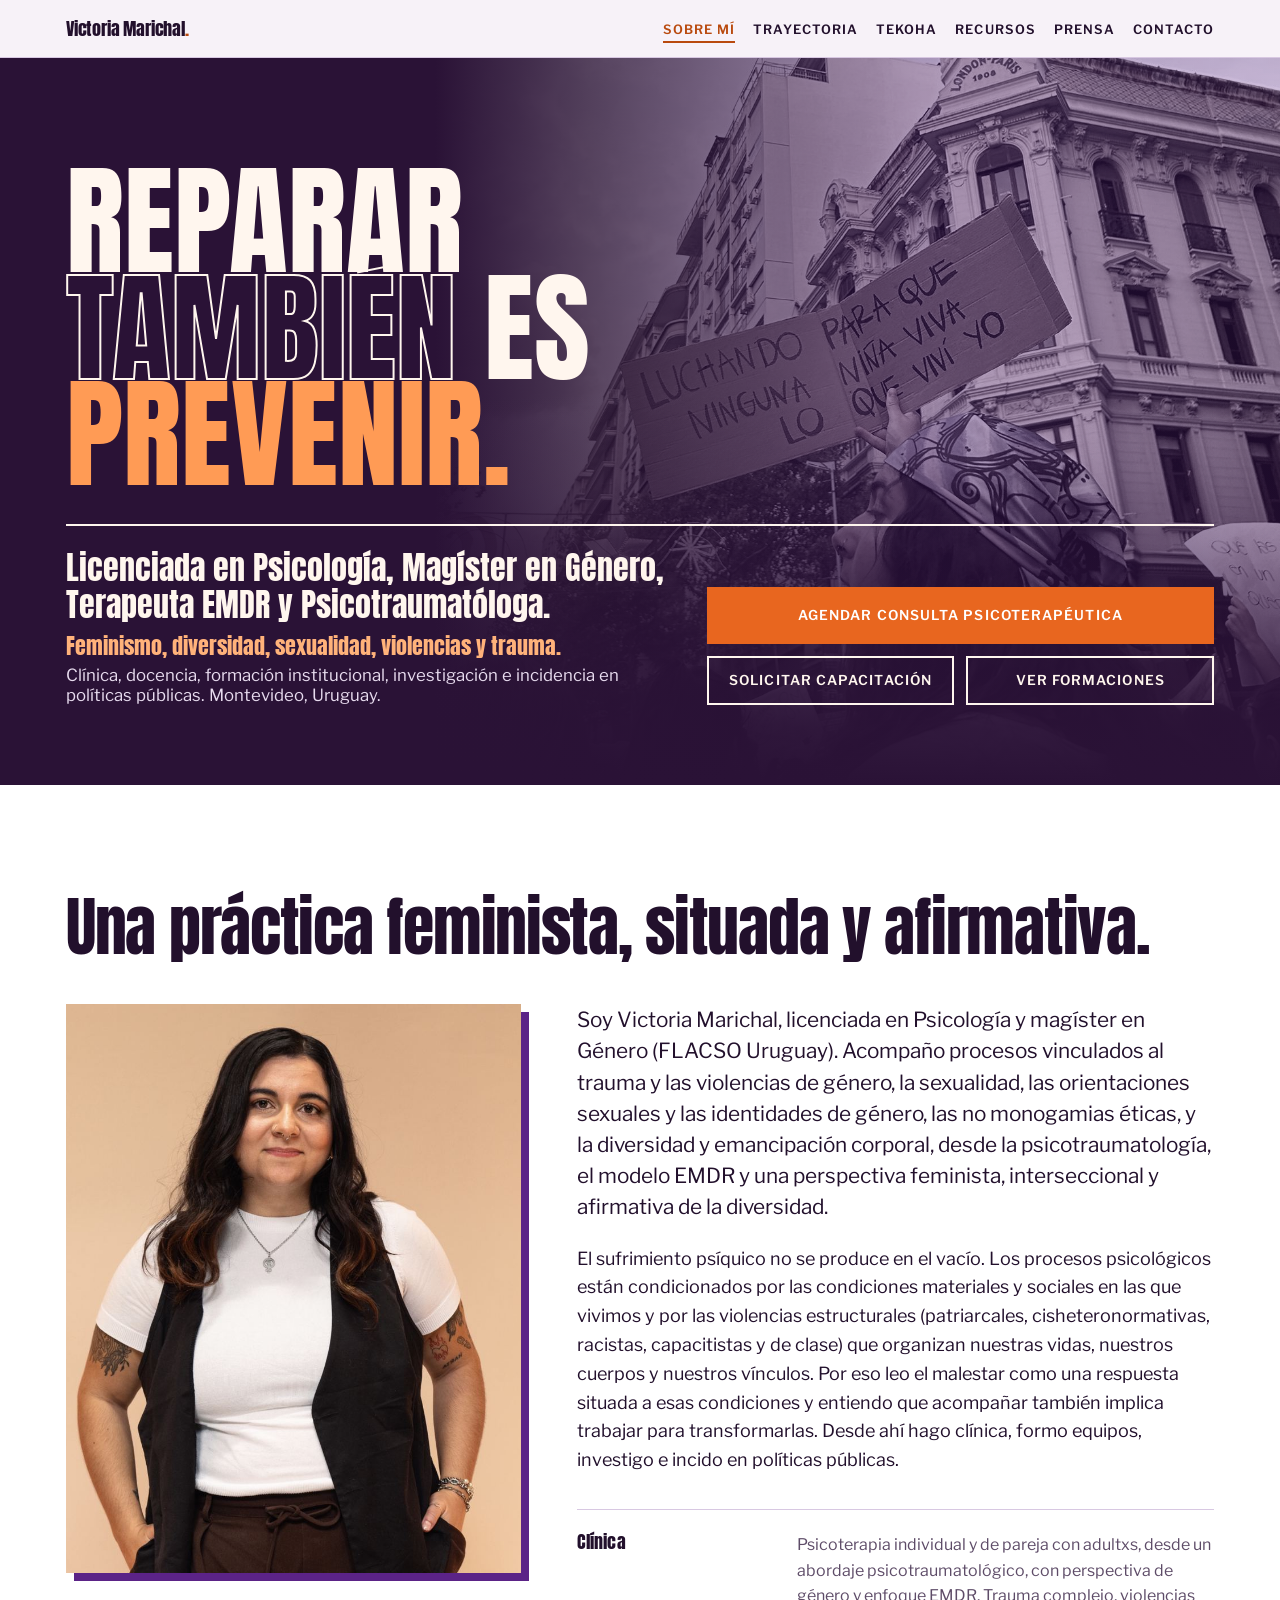
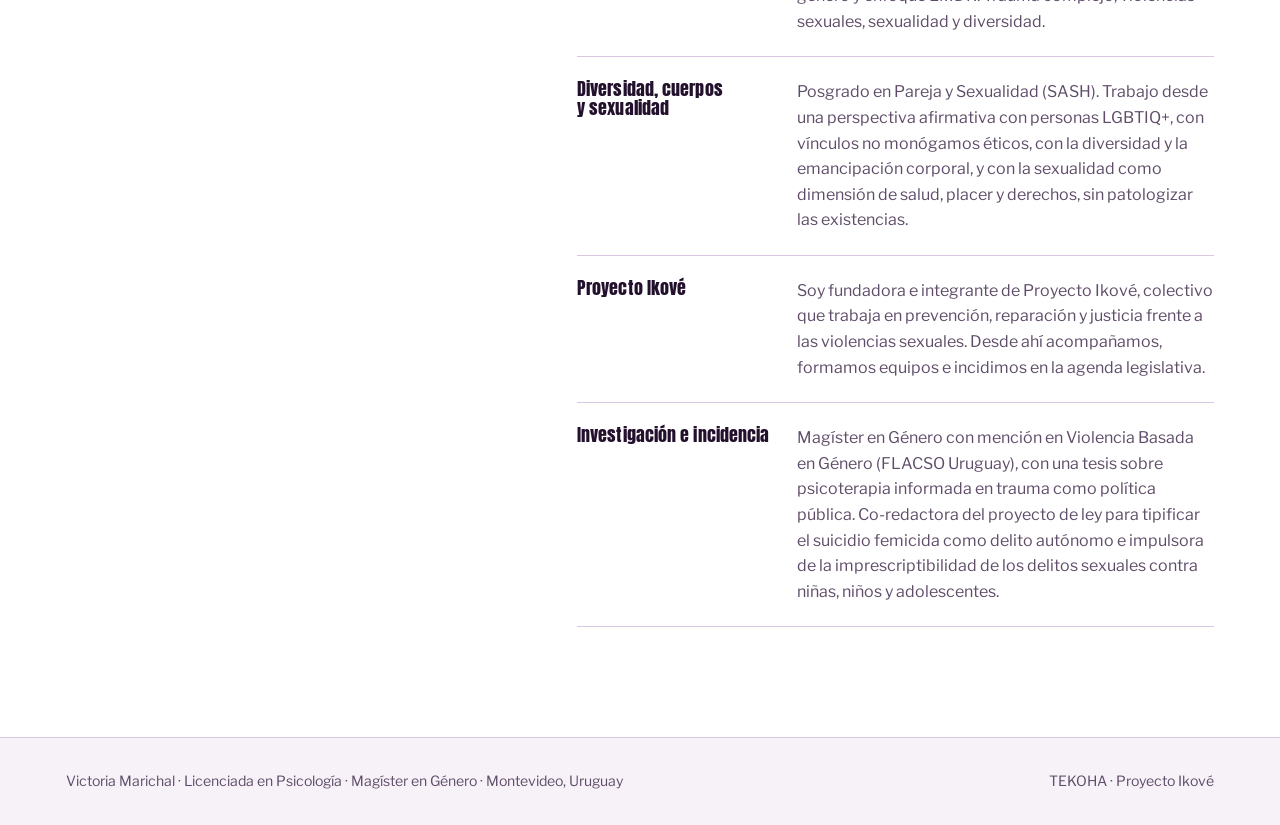
==== commit 6be6d9c7: "Add files via upload" ====
--- a/index.html
+++ b/index.html
@@ -5,362 +5,41 @@
 <meta name="viewport" content="width=device-width,initial-scale=1,viewport-fit=cover">
 <style>*,*::before,*::after{box-sizing:border-box}:root{padding-top:env(safe-area-inset-top,0px);padding-bottom:env(safe-area-inset-bottom,0px)}body{margin:0;-webkit-font-smoothing:antialiased}img{max-width:100%}[hidden]{display:none!important}</style>
 <title>Victoria Marichal</title>
-<meta name="description" content="Victoria Marichal, licenciada en Psicología y magíster en Género. Psicoterapia, formación y talleres desde una práctica feminista, situada y afirmativa. Coordinadora de TEKOHA. Montevideo, Uruguay.">
+<meta name="claude:viewport-fit-sides" content="cover">
+<meta name="description" content="Victoria Marichal, licenciada en Psicología y magíster en Género. Psicoterapia, formación y talleres desde una práctica feminista, situada y afirmativa. Montevideo, Uruguay.">
 <meta name="theme-color" content="#2A1236">
 <link rel="icon" href="favicon.svg" type="image/svg+xml">
 <link rel="canonical" href="https://licvicmarichal.uy/">
 <meta property="og:type" content="website">
 <meta property="og:locale" content="es_UY">
-<meta property="og:title" content="Victoria Marichal · Psicóloga">
-<meta property="og:description" content="Una práctica feminista, situada y afirmativa. Psicoterapia, cursos, talleres y TEKOHA.">
+<meta property="og:title" content="Victoria Marichal">
+<meta property="og:description" content="Victoria Marichal, licenciada en Psicología y magíster en Género. Psicoterapia, formación y talleres desde una práctica feminista, situada y afirmativa. Montevideo, Uruguay.">
 <meta property="og:image" content="https://licvicmarichal.uy/img/og.jpg">
 <meta property="og:url" content="https://licvicmarichal.uy/">
 <meta name="twitter:card" content="summary_large_image">
-<meta name="claude:viewport-fit-sides" content="cover">
 <link rel="preconnect" href="https://fonts.googleapis.com">
 <link rel="preconnect" href="https://fonts.gstatic.com" crossorigin>
 <link rel="stylesheet" href="https://fonts.googleapis.com/css2?family=Anton&family=Libre+Franklin:ital,wght@0,400;0,600;0,700;1,400&display=swap">
-<style>
-/* Layout: manifiesto tipográfico arriba, luego bandas de color que alternan: violeta (perfil), naranja (TEKOHA), verde (prensa) */
-:root{
-  --bg:#F7F2F8; --surface:#FFFFFF; --ink:#22102C; --muted:#5E4C68;
-  --violet:#5B2387; --magenta:#B94A0E; --green:#1E6B4A; --lilac:#E9DCF1; --line:#D8C8E2;
-  --on-violet:#FBF5FD;
-  --orange:#F07A2B; --on-orange:#2A1306; --orange-soft:#4A2410; --orange-line:rgba(42,19,6,.28); --orange-accent:#4A1A78; --cream:#FFF6EE;
-  --green-band:#17473A; --on-green:#EEF6F1; --green-accent:#FFB27A;
-  --f-display:"Anton", Impact, "Arial Narrow", sans-serif;
-  --f-body:"Libre Franklin", system-ui, -apple-system, "Segoe UI", sans-serif;
-  --f-mono:"Libre Franklin", system-ui, -apple-system, "Segoe UI", sans-serif; --mono-w:600;
-  --w-display:400; --h-scale:1.05; --track:0em; --head-align:start;
-  font-synthesis:none;
-  --gutter-l:max(16px, env(safe-area-inset-left, 0px));
-  --gutter-r:max(16px, env(safe-area-inset-right, 0px));
-}
-@media (prefers-color-scheme: dark){:root:not([data-theme="light"]){
-  --bg:#160A1D; --surface:#21122B; --ink:#F3E9F7; --muted:#BBA8C6;
-  --violet:#3E1760; --magenta:#FF9B55; --green:#73D1A2; --lilac:#2E1A3B; --line:#3D2A4A; --on-violet:#FBF5FD; color-scheme:dark}}
-:root[data-theme="dark"]{
-  --bg:#160A1D; --surface:#21122B; --ink:#F3E9F7; --muted:#BBA8C6;
-  --violet:#3E1760; --magenta:#FF9B55; --green:#73D1A2; --lilac:#2E1A3B; --line:#3D2A4A; --on-violet:#FBF5FD; color-scheme:dark}
-
-*{box-sizing:border-box}
-html{scroll-behavior:smooth}
-@media (prefers-reduced-motion:reduce){html{scroll-behavior:auto}*{animation:none!important;transition:none!important}}
-body{background:var(--bg);color:var(--ink);font-family:var(--f-body);font-size:18px;line-height:1.6}
-body::before{content:"";position:fixed;inset:0 0 auto;height:env(safe-area-inset-top,0px);z-index:10;background:var(--bg)}
-a{color:inherit}
-:focus-visible{outline:3px solid var(--magenta);outline-offset:3px}
-.wrap{max-width:1180px;margin-inline:auto;padding-left:var(--gutter-l);padding-right:var(--gutter-r)}
-.label{font-weight:var(--mono-w,400);font-family:var(--f-mono);font-weight:var(--mono-w);font-size:.78rem;letter-spacing:.12em;text-transform:uppercase;color:var(--magenta)}
-h1,h2,h3{font-family:var(--f-display);line-height:1.02;text-wrap:balance;margin:0}
-h2{font-size:clamp(2.2rem,6vw,4rem);font-weight:var(--w-display);letter-spacing:-.02em}
-h3{font-size:1.5rem;font-weight:400;letter-spacing:.005em}
-p{margin:0;max-width:65ch}
-.ph{background:var(--lilac);border-radius:3px;padding:0 .3em;font-style:italic;color:var(--muted)}
-.mono-s{font-family:var(--f-mono);font-weight:var(--mono-w);font-size:.72rem;text-transform:uppercase;letter-spacing:.1em;color:var(--muted)}
-
-/* Nav */
-header.top{position:sticky;top:env(safe-area-inset-top,0px);z-index:20;background:var(--bg);border-bottom:1px solid var(--line)}
-header.top .wrap{display:flex;align-items:center;justify-content:space-between;gap:12px;padding-block:14px;flex-wrap:wrap}
-.brand{font-family:var(--f-display);font-weight:var(--w-display);font-size:1.15rem;text-decoration:none;letter-spacing:-.01em}
-.brand span{color:var(--magenta)}
-nav ul{display:flex;gap:4px 18px;list-style:none;margin:0;padding:0;flex-wrap:wrap}
-nav a{font-family:var(--f-mono);font-weight:var(--mono-w);font-size:.8rem;text-decoration:none;text-transform:uppercase;letter-spacing:.08em;padding:4px 0;border-bottom:2px solid transparent}
-nav a:hover{border-color:var(--magenta)}
-
-/* Hero */
-.hero .wrap{padding-block:clamp(48px,9vw,110px) clamp(40px,7vw,80px);display:grid;gap:36px}
-.hero h1,.tk-title{text-transform:uppercase}
-.hero h1{font-size:calc(clamp(3.2rem,12.5vw,9.5rem) * var(--h-scale));font-weight:var(--w-display);letter-spacing:var(--track);line-height:.88}
-.hero h1 .out{color:transparent;-webkit-text-stroke:2px var(--violet)}
-:root[data-theme="dark"] .hero h1 .out{-webkit-text-stroke-color:var(--magenta)}
-@media (prefers-color-scheme: dark){:root:not([data-theme="light"]) .hero h1 .out{-webkit-text-stroke-color:var(--magenta)}}
-.hero h1 .mag{color:var(--magenta)}
-.hero-foot{display:grid;grid-template-columns:minmax(0,1.2fr) minmax(0,1fr);gap:32px;align-items:start;border-top:2px solid var(--ink);padding-top:24px}
-.hero-foot .who{font-family:var(--f-display);font-size:clamp(1.4rem,3vw,2rem);font-weight:400;line-height:1.15}
-.hero-foot .who .who-sub{display:block;font-size:.68em;font-weight:400;color:var(--violet);margin-top:10px;letter-spacing:0}
-:root[data-theme="dark"] .hero-foot .who .who-sub{color:var(--magenta)}
-@media (prefers-color-scheme: dark){:root:not([data-theme="light"]) .hero-foot .who .who-sub{color:var(--magenta)}}
-.hero-foot .who small{display:block;font-family:var(--f-body);font-weight:400;font-size:1.05rem;color:var(--muted);margin-top:8px}
-.ctas{display:grid;grid-template-columns:repeat(2,minmax(0,1fr));gap:12px;align-content:end;align-self:end;justify-self:end;width:min(100%,520px)}
-.ctas .btn{justify-content:center;text-align:center;padding-inline:10px;white-space:normal;min-width:0;line-height:1.25}
-.ctas .btn.solid{grid-column:1/-1;padding-block:18px}
-.btn{font-weight:var(--mono-w,400);display:inline-flex;align-items:center;gap:8px;font-family:var(--f-mono);font-weight:var(--mono-w);font-size:.85rem;text-transform:uppercase;letter-spacing:.08em;text-decoration:none;padding:14px 20px;border:2px solid var(--ink);background:transparent;color:var(--ink);cursor:pointer}
-.btn.solid{background:var(--magenta);border-color:var(--magenta);color:#fff}
-.btn:hover{transform:translate(-2px,-2px);box-shadow:4px 4px 0 var(--ink)}
-@media (max-width:760px){.hero-foot{grid-template-columns:1fr}.ctas{justify-self:start}}
-
-section{scroll-margin-top:90px}
-.band{padding-block:clamp(56px,9vw,110px)}
-.sec-head{display:grid;gap:10px;margin-bottom:44px}
-.sec-sub{margin:0;font-family:var(--f-display);font-size:clamp(1.3rem,2.6vw,1.9rem);line-height:1.1;color:var(--violet);text-transform:uppercase;letter-spacing:.02em}
-:root[data-theme="dark"] .sec-sub{color:var(--magenta)}
-@media (prefers-color-scheme: dark){:root:not([data-theme="light"]) .sec-sub{color:var(--magenta)}}
-.press .sec-sub{color:var(--green-accent)!important}
-.tekhoa .sec-sub{color:var(--orange-accent)!important;margin-top:10px}
-
-/* Sobre mí */
-.about-grid{display:grid;grid-template-columns:minmax(0,1fr) minmax(0,1.4fr);gap:56px}
-.photo{aspect-ratio:4/5;max-width:100%;background:repeating-linear-gradient(135deg,var(--lilac) 0 14px,transparent 14px 28px);border:2px solid var(--ink);display:grid;place-items:center;text-align:center;padding:24px;font-family:var(--f-mono);font-weight:var(--mono-w);font-size:.8rem;color:var(--muted)}
-.about-text{display:grid;gap:22px;min-width:0}
-.about-text .lead{font-size:1.3rem;line-height:1.5}
-.pillars{display:grid;margin-top:12px;border-top:1px solid var(--line)}
-.pillar{display:grid;grid-template-columns:200px minmax(0,1fr);gap:20px;padding-block:22px;border-bottom:1px solid var(--line)}
-.pillar h3{font-size:1.15rem}
-.pillar p{color:var(--muted);font-size:1rem}
-.facts{display:flex;flex-wrap:wrap;gap:10px 28px;margin-top:6px}
-.fact{display:grid}
-.fact b{font-family:var(--f-display);font-size:1.6rem;font-weight:var(--w-display);line-height:1;color:var(--violet);font-variant-numeric:tabular-nums}
-:root[data-theme="dark"] .fact b{color:var(--magenta)}
-@media (prefers-color-scheme: dark){:root:not([data-theme="light"]) .fact b{color:var(--magenta)}}
-.fact span{font-size:.88rem;color:var(--muted)}
-@media (max-width:820px){.about-grid{grid-template-columns:1fr}.photo{max-width:340px}.pillar{grid-template-columns:1fr;gap:6px}}
-
-/* Trayectoria */
-.tray-grid{display:grid;grid-template-columns:repeat(auto-fit,minmax(min(100%,440px),1fr));gap:48px 56px}
-.tl{display:grid;align-content:start;border-top:2px solid var(--ink)}
-.tl h3{font-size:1.5rem;font-weight:var(--w-display);padding-block:18px 6px}
-.ti{display:grid;grid-template-columns:86px minmax(0,1fr);gap:16px;padding-block:14px;border-bottom:1px solid var(--line)}
-.ti .y{font-family:var(--f-mono);font-weight:var(--mono-w);font-size:.82rem;color:var(--green);font-variant-numeric:tabular-nums;padding-top:3px}
-.ti b{font-family:var(--f-body);font-weight:700;font-size:1.05rem;display:block;line-height:1.25}
-.ti span{font-size:.92rem;color:var(--muted);display:block}
-details.more{border-bottom:1px solid var(--line)}
-details.more summary{cursor:pointer;font-family:var(--f-mono);font-weight:var(--mono-w);font-size:.78rem;text-transform:uppercase;letter-spacing:.1em;padding-block:14px;color:var(--magenta);list-style:none}
-details.more summary::-webkit-details-marker{display:none}
-details.more summary::before{content:"+ "}
-details.more[open] summary::before{content:"– "}
-details.more .ti:last-child{border-bottom:0}
-.clients{margin-top:56px;padding-top:28px;border-top:2px solid var(--ink);display:grid;gap:16px}
-.clients ul{list-style:none;margin:0;padding:0;display:flex;flex-wrap:wrap;gap:10px 14px}
-.clients li.ymas{border-style:dashed;color:var(--magenta);border-color:var(--magenta)}
-.clients li{font-family:var(--f-display);font-weight:400;font-size:clamp(1.1rem,2.2vw,1.5rem);padding:6px 14px;border:2px solid var(--ink)}
-
-/* TEKOHA */
-.tekhoa{background:var(--orange);color:var(--on-orange)}
-.tekhoa .label{color:var(--orange-accent)}
-.tekhoa .muted{color:var(--orange-soft)}
-.tk-title{font-size:calc(clamp(3.4rem,13vw,10rem) * var(--h-scale));font-weight:var(--w-display);letter-spacing:0;line-height:.85;margin-left:-.045em}
-.tk-name{display:grid;justify-items:start}
-.tk-intro{display:grid;grid-template-columns:minmax(0,1fr) minmax(0,1fr);gap:40px;align-items:end;margin-bottom:64px}
-@media (max-width:820px){.tk-intro{grid-template-columns:1fr}}
-.tabs{display:flex;flex-wrap:wrap;border-bottom:2px solid var(--on-orange);margin-bottom:40px}
-.tab{font-family:var(--f-mono);font-weight:var(--mono-w);font-size:.85rem;text-transform:uppercase;letter-spacing:.1em;background:none;border:0;color:var(--on-orange);padding:14px 20px;cursor:pointer;opacity:.75}
-.tab[aria-selected="true"]{background:var(--on-orange);color:var(--cream);opacity:1}
-.cards{display:grid;grid-template-columns:repeat(auto-fit,minmax(min(100%,320px),1fr));gap:20px}
-.cards-2{grid-template-columns:repeat(auto-fit,minmax(min(100%,400px),1fr))}
-.card{background:var(--cream);color:#22102C;border:0;box-shadow:5px 5px 0 var(--on-orange);padding:28px;display:flex;flex-direction:column;gap:14px;min-width:0}
-.card.feature{background:var(--cream);color:#22102C;border-color:var(--cream)}
-.card.feature .label{color:#B94A0E}
-.tekhoa .card .label{color:#B94A0E}
-.card p,.card li{color:#3A2A30}
-.card .meta{display:flex;flex-wrap:wrap;gap:8px}
-.chip{font-family:var(--f-mono);font-weight:var(--mono-w);font-size:.72rem;letter-spacing:.06em;text-transform:uppercase;border:1px solid currentColor;padding:3px 9px;border-radius:999px}
-.card ul{margin:0;padding-left:1.1em;font-size:.98rem}
-.card .btn{align-self:flex-start;margin-top:auto;border-color:currentColor;color:inherit}
-.card.feature .btn{background:#B94A0E;border-color:#B94A0E;color:#fff}
-.example{font-family:var(--f-mono);font-weight:var(--mono-w);font-size:.7rem;text-transform:uppercase;letter-spacing:.1em;opacity:.75}
-.team{display:grid;grid-template-columns:repeat(auto-fit,minmax(min(100%,250px),1fr));gap:20px;margin-bottom:56px}
-.person{background:var(--cream);color:#22102C;box-shadow:5px 5px 0 var(--on-orange);padding:22px;display:grid;gap:12px;align-content:start}
-.avatar{width:72px;height:72px;border-radius:50%;background:var(--cream);color:#4A1A78;display:grid;place-items:center;font-family:var(--f-display);font-weight:var(--w-display);font-size:1.4rem}
-.person p{font-size:.98rem;color:#3A2A30}
-.person .muted{color:#3A2A30!important}
-.avatar{background:var(--orange)!important;color:var(--on-orange)!important}
-.form-box{background:var(--cream);box-shadow:6px 6px 0 var(--on-orange);color:#22102C;padding:clamp(24px,4vw,48px);display:grid;grid-template-columns:minmax(0,.8fr) minmax(0,1.2fr);gap:40px}
-@media (max-width:820px){.form-box{grid-template-columns:1fr}}
-.form-box .label{color:#B94A0E}
-form{display:grid;gap:16px;grid-template-columns:1fr 1fr}
-form .full{grid-column:1/-1}
-@media (max-width:560px){form{grid-template-columns:1fr}}
-.field{display:grid;gap:6px;min-width:0}
-.field label{font-family:var(--f-mono);font-weight:var(--mono-w);font-size:.75rem;text-transform:uppercase;letter-spacing:.08em}
-.field input,.field select,.field textarea{font:inherit;font-size:1rem;padding:12px;border:2px solid #22102C;background:#fff;color:#22102C;border-radius:0;width:100%}
-.field textarea{min-height:110px;resize:vertical}
-.check{display:flex;gap:10px;align-items:flex-start;font-size:.92rem}
-.check input{margin-top:5px;accent-color:#B94A0E}
-.note{font-size:.9rem;color:#5E4C68}
-.ok{grid-column:1/-1;border:2px solid #22102C;background:#FDE9D9;padding:16px;font-size:.98rem}
-.err{color:#A8320A;font-size:.85rem}
-.form-box .btn{border-color:#22102C;color:#22102C}
-.form-box .btn.solid{background:#B94A0E;border-color:#B94A0E;color:#fff}
-
-/* Edición anterior */
-.ed{margin-top:40px;background:var(--cream);color:#22102C;box-shadow:6px 6px 0 var(--on-orange);--orange-line:rgba(42,19,6,.18);--orange-accent:#B94A0E;--orange-soft:#5A4048;--on-orange:#22102C;padding:clamp(22px,4vw,44px);display:grid;gap:32px}
-.ed-head{display:grid;gap:10px}
-.ed-sum{list-style:none;cursor:pointer;display:grid;gap:18px}
-.ed-sum::-webkit-details-marker{display:none}
-.ed-toggle{justify-self:start;font-family:var(--f-mono);font-weight:var(--mono-w);font-size:.8rem;text-transform:uppercase;letter-spacing:.08em;padding:12px 18px;border:2px solid #22102C;color:#22102C}
-.ed-toggle::after{content:"  +"}
-.ed[open] .ed-toggle{font-size:0}
-.ed[open] .ed-toggle::before{content:"Ocultar programa";font-size:.8rem}
-.ed[open] .ed-toggle::after{content:"  –";font-size:.8rem}
-.ed-body{display:grid;gap:32px;margin-top:32px}
-.ed-title{font-size:clamp(1.9rem,4.5vw,3.2rem);font-weight:var(--w-display);letter-spacing:-.02em}
-.ed-sub{font-size:1.1rem;color:var(--orange-soft)}
-.ed-grid{display:grid;grid-template-columns:minmax(0,1.3fr) minmax(0,1fr);gap:40px}
-@media (max-width:860px){.ed-grid{grid-template-columns:1fr}}
-.ed-col{display:grid;gap:14px;align-content:start}
-.ed-facts{margin:0;display:grid;border-top:1px solid var(--orange-line)}
-.ed-facts div{display:grid;grid-template-columns:120px minmax(0,1fr);gap:14px;padding-block:12px;border-bottom:1px solid var(--orange-line)}
-.ed-facts dt{font-family:var(--f-mono);font-weight:var(--mono-w);font-size:.72rem;text-transform:uppercase;letter-spacing:.1em;color:var(--orange-accent);padding-top:3px}
-.ed-facts dd{margin:0;font-size:.98rem}
-.ed .mono-s.ed-ms{color:var(--orange-accent);display:block;margin-bottom:12px}
-.ed-team ul{list-style:none;margin:0;padding:0;display:grid;grid-template-columns:repeat(auto-fit,minmax(min(100%,240px),1fr));gap:14px 28px}
-.ed-team li{display:grid;gap:2px;border-left:2px solid var(--orange-accent);padding-left:12px}
-.ed-team li b{font-family:var(--f-body);font-weight:700;font-size:1.05rem}
-.ed-team li span{font-size:.88rem;color:var(--orange-soft)}
-.mod{border-top:1px solid var(--orange-line)}
-.mod:last-child{border-bottom:1px solid var(--orange-line)}
-.mod summary{cursor:pointer;list-style:none;display:grid;grid-template-columns:100px minmax(0,1fr) auto;gap:16px;align-items:baseline;padding-block:18px}
-.mod summary::-webkit-details-marker{display:none}
-.mn{font-family:var(--f-mono);font-weight:var(--mono-w);font-size:.78rem;text-transform:uppercase;letter-spacing:.1em;color:var(--orange-accent)}
-.mt{font-family:var(--f-display);font-weight:400;font-size:1.25rem;line-height:1.2}
-.mc{font-family:var(--f-mono);font-weight:var(--mono-w);font-size:.72rem;text-transform:uppercase;letter-spacing:.08em;opacity:.7}
-.mc::after{content:"  +"}
-.mod[open] .mc::after{content:"  –"}
-@media (max-width:620px){.mod summary{grid-template-columns:1fr auto}.mn{grid-column:1/-1}}
-.clist{list-style:none;margin:0 0 18px;padding:0;display:grid;gap:0}
-.cls{display:grid;grid-template-columns:80px 64px minmax(0,1fr);gap:14px;padding-block:14px;border-top:1px dashed var(--orange-line)}
-.cn{font-family:var(--f-mono);font-weight:var(--mono-w);font-size:.74rem;text-transform:uppercase;letter-spacing:.06em;opacity:.75;padding-top:3px}
-.cd{font-family:var(--f-mono);font-weight:var(--mono-w);font-size:.8rem;font-variant-numeric:tabular-nums;color:var(--orange-accent);padding-top:2px}
-.cls b{font-family:var(--f-body);font-weight:700;font-size:1.05rem;display:block;line-height:1.25}
-.cls .doc{display:block;font-family:var(--f-mono);font-weight:var(--mono-w);font-size:.72rem;text-transform:uppercase;letter-spacing:.06em;color:var(--orange-soft);margin:4px 0 6px}
-.cls p{font-size:.95rem;color:var(--on-orange)}
-@media (max-width:620px){.cls{grid-template-columns:auto 1fr}.cls>div{grid-column:1/-1}}
-.ed-btn{justify-self:start;border-color:var(--on-orange);color:var(--on-orange)}
-
-/* Fotos */
-.hero-top{display:grid;grid-template-columns:minmax(0,1.5fr) minmax(0,1fr);gap:clamp(20px,4vw,48px);align-items:end}
-.hero-top h1{font-size:calc(clamp(3rem,9vw,8rem) * var(--h-scale))}
-.hero-img{margin:0;max-width:100%}
-.hero-img img{display:block;width:100%;aspect-ratio:4/5;max-height:620px;object-fit:cover;box-shadow:8px 8px 0 var(--magenta)}
-@media (max-width:700px){.hero-top{grid-template-columns:1fr}.hero-img img{aspect-ratio:4/3}}
-img.photo{display:block;width:100%;height:auto;aspect-ratio:4/5;object-fit:cover;object-position:50% 30%;padding:0;background:none;box-shadow:8px 8px 0 var(--violet);border:0}
-.gallery{display:grid;grid-template-columns:repeat(3,minmax(0,1fr));gap:16px;margin-bottom:56px}
-.gallery img{display:block;width:100%;max-width:100%;aspect-ratio:1/1;object-fit:cover}
-.tint{position:relative;margin:0;line-height:0;isolation:isolate}
-.tint img{filter:grayscale(.85) contrast(1.05) brightness(1.06)}
-.tint::after{content:"";position:absolute;inset:0;background:rgba(91,35,135,.3);pointer-events:none}
-.tk-banner-wrap{margin-bottom:28px;box-shadow:6px 6px 0 var(--on-orange)}
-.tk-banner-wrap .tk-banner{margin:0;box-shadow:none}
-@media (max-width:640px){.gallery{grid-template-columns:1fr}}
-.photo-band{line-height:0}
-.photo-band img{display:block;width:100%;height:clamp(260px,48vw,560px);object-fit:cover}
-.tk-banner{display:block;width:100%;max-width:100%;aspect-ratio:21/9;object-fit:cover;object-position:50% 40%;margin-bottom:28px;box-shadow:6px 6px 0 var(--on-orange)}
-.avatar-img{object-fit:cover;padding:0}
-.cover-img{display:block;width:100%;max-width:100%;aspect-ratio:4/5;object-fit:cover;box-shadow:6px 6px 0 var(--ink)}
-.press-photos{display:grid;grid-template-columns:repeat(2,minmax(0,1fr));gap:20px;margin-top:24px}
-.press-photos img{display:block;width:100%;aspect-ratio:4/3;object-fit:cover;object-position:50% 30%}
-@media (max-width:620px){.press-photos{grid-template-columns:1fr}}
-
-/* Hero con foto de fondo */
-.hero{position:relative;isolation:isolate;overflow:hidden;color:#FFF6EE;background:#2A1236}
-.hero::before{content:"";position:absolute;inset:0 0 0 34%;z-index:-2;background:url(img/hero-marcha.jpg) 50% 30%/cover no-repeat;filter:grayscale(.85) contrast(1.08)}
-.hero::after{content:"";position:absolute;inset:0;z-index:-1;background:linear-gradient(0deg,#2A1236 0%,rgba(42,18,54,.94) 8%,rgba(42,18,54,.8) 16%,rgba(42,18,54,.56) 25%,rgba(42,18,54,.32) 34%,rgba(42,18,54,.14) 43%,rgba(42,18,54,0) 54%),linear-gradient(90deg,#2A1236 0%,#2A1236 34%,rgba(42,18,54,.78) 46%,rgba(70,26,110,.42) 72%,rgba(91,35,135,.3) 100%)}
-@media (max-width:760px){.hero::before{inset:0;background-position:50% 45%}.hero::after{background:linear-gradient(180deg,rgba(42,18,54,.88),rgba(42,18,54,.72) 55%,rgba(42,18,54,.95))}}
-.hero-top{grid-template-columns:1fr!important}
-.hero h1{color:#FFF6EE}
-.hero h1 .out{-webkit-text-stroke:2px #FFF6EE!important;color:transparent}
-.hero h1 .mag{color:#FF9B55}
-.hero .hero-foot{border-top-color:#FFF6EE}
-.hero-foot .who{color:#FFF6EE}
-.hero-foot .who .who-sub{color:#FFB27A!important}
-.hero-foot .who small{color:#E8DCEF!important}
-.hero .btn{border-color:#FFF6EE;color:#FFF6EE}
-.hero .btn:hover{box-shadow:4px 4px 0 #FFF6EE}
-.hero .btn.solid{background:#E8661F;border-color:#E8661F;color:#fff}
-
-/* Recursos */
-.res-grid{display:grid;grid-template-columns:repeat(12,minmax(0,1fr));gap:20px}
-.book{grid-column:span 6;background:var(--surface);border:2px solid var(--ink);padding:clamp(24px,4vw,44px);display:grid;grid-template-columns:150px minmax(0,1fr);gap:28px;align-items:start}
-.cover{aspect-ratio:2/3;max-width:100%;background:var(--magenta);color:#fff;font-family:var(--f-display);font-weight:var(--w-display);font-size:1.25rem;line-height:1;padding:14px;display:flex;align-items:flex-end;box-shadow:6px 6px 0 var(--ink)}
-.book .body{display:grid;gap:12px;min-width:0}
-.book .big{font-size:clamp(1.6rem,3.4vw,2.3rem);font-weight:var(--w-display)}
-.blurb{font-size:1rem}
-.blurb details summary{cursor:pointer;font-family:var(--f-mono);font-weight:var(--mono-w);font-size:.75rem;text-transform:uppercase;letter-spacing:.1em;color:var(--magenta);margin-top:8px}
-.blurb details p{margin-top:10px}
-.blurb cite{display:block;font-style:normal;font-family:var(--f-mono);font-weight:var(--mono-w);font-size:.75rem;letter-spacing:.06em;text-transform:uppercase;color:var(--muted);margin-top:10px}
-.pubs{grid-column:1/-1;display:grid;grid-template-columns:repeat(auto-fit,minmax(min(100%,420px),1fr));column-gap:40px;align-content:start;border-top:2px solid var(--ink);margin-top:24px}
-.pub{padding-block:16px;border-bottom:1px solid var(--line);display:grid;grid-template-columns:62px minmax(0,1fr);gap:14px}
-.pub .y{font-family:var(--f-mono);font-weight:var(--mono-w);font-size:.85rem;color:var(--green);font-variant-numeric:tabular-nums;padding-top:3px}
-.pub b{font-family:var(--f-body);font-weight:700;font-size:1.05rem;display:block;line-height:1.25}
-.pub span{font-size:.92rem;color:var(--muted)}
-.arrow-s{display:block;font-family:var(--f-mono);font-weight:var(--mono-w);font-size:.75rem;text-transform:uppercase;letter-spacing:.1em;color:var(--magenta)!important;margin-top:6px;text-decoration:none}
-a.pub:hover b{text-decoration:underline;text-underline-offset:3px}
-.free{grid-column:1/-1;display:grid;grid-template-columns:repeat(auto-fit,minmax(min(100%,260px),1fr));gap:20px;margin-top:24px}
-.dl{background:var(--surface);border:1px solid var(--line);padding:22px;display:grid;gap:10px;align-content:start}
-.help{grid-column:1/-1;margin-top:24px;background:var(--lilac);padding:clamp(22px,4vw,36px);display:grid;gap:18px}
-.lines{display:grid;grid-template-columns:repeat(auto-fit,minmax(min(100%,220px),1fr));gap:16px}
-.line{display:grid;gap:2px}
-.line .n{font-family:var(--f-display);font-weight:var(--w-display);font-size:1.8rem;color:var(--violet);font-variant-numeric:tabular-nums;user-select:all}
-:root[data-theme="dark"] .line .n{color:var(--magenta)}
-@media (prefers-color-scheme: dark){:root:not([data-theme="light"]) .line .n{color:var(--magenta)}}
-.line span{font-size:.92rem;color:var(--muted)}
-@media (max-width:980px){.book,.pubs{grid-column:1/-1}}
-@media (max-width:620px){.book{grid-template-columns:1fr}.cover{max-width:150px}}
-
-/* Prensa */
-.press{background:var(--green-band);color:var(--on-green)}
-.press .label{color:var(--green-accent)}
-.press-grid{display:grid;grid-template-columns:minmax(0,1.3fr) minmax(0,1fr);gap:24px}
-@media (max-width:860px){.press-grid{grid-template-columns:1fr}}
-.press-feature{border:2px solid var(--on-green);padding:clamp(24px,4vw,40px);display:grid;gap:16px;align-content:start;text-decoration:none}
-.press-feature:hover{background:rgba(255,255,255,.05)}
-.press-feature .q{font-family:var(--f-display);font-weight:var(--w-display);font-size:clamp(1.6rem,3.6vw,2.6rem);line-height:1.05;text-wrap:balance}
-.press-list{display:grid;align-content:start;border-top:1px solid rgba(255,255,255,.3)}
-.press-item{display:grid;gap:4px;padding-block:18px;border-bottom:1px solid rgba(255,255,255,.3)}
-.press-item b{font-family:var(--f-body);font-weight:700;font-size:1.1rem;line-height:1.25}
-.press-item span{font-size:.92rem;opacity:.75}
-.press .mono-s{color:inherit;opacity:.7}
-.press .arrow{font-family:var(--f-mono);font-weight:var(--mono-w);font-size:.8rem;text-transform:uppercase;letter-spacing:.1em;color:var(--green-accent)}
-.press-stats{display:flex;flex-wrap:wrap;gap:12px 36px;align-content:start;padding:clamp(20px,3vw,32px);border:1px solid rgba(127,127,127,.4)}
-.press-stats .fact b{color:inherit;font-size:clamp(2rem,4vw,2.8rem)}
-.press-stats .fact span{color:inherit;opacity:.75}
-.outlets{grid-column:1/-1;font-size:.95rem;opacity:.8;margin-top:4px}
-.pfilters{display:flex;flex-wrap:wrap;gap:8px;margin:48px 0 8px}
-.pf{font-family:var(--f-mono);font-weight:var(--mono-w);font-size:.78rem;text-transform:uppercase;letter-spacing:.08em;background:none;color:inherit;border:1px solid currentColor;padding:8px 14px;border-radius:999px;cursor:pointer;opacity:.75}
-.pf[aria-pressed="true"]{background:var(--on-green);color:var(--green-band);border-color:var(--on-green);opacity:1}
-.prows{display:grid;border-top:1px solid rgba(127,127,127,.5)}
-.prow{display:grid;grid-template-columns:110px 170px minmax(0,1fr) auto;gap:18px;align-items:baseline;padding-block:16px;border-bottom:1px solid rgba(127,127,127,.35);text-decoration:none}
-.prow:hover .pt{text-decoration:underline;text-underline-offset:3px}
-.prow .pd{font-family:var(--f-mono);font-weight:var(--mono-w);font-size:.8rem;font-variant-numeric:tabular-nums;opacity:.7}
-.prow .po{font-family:var(--f-mono);font-weight:var(--mono-w);font-size:.78rem;text-transform:uppercase;letter-spacing:.06em}
-.prow .pt{font-family:var(--f-body);font-weight:700;font-size:1.08rem;line-height:1.3}
-.prow .pt small{display:block;font-family:var(--f-body);font-weight:400;font-size:.88rem;opacity:.7;margin-top:2px}
-.ptype{font-family:var(--f-mono);font-weight:var(--mono-w);font-size:.7rem;text-transform:uppercase;letter-spacing:.08em;color:var(--green-accent);white-space:nowrap}
-@media (max-width:820px){.prow{grid-template-columns:1fr auto;gap:4px 12px}.prow .pd{grid-column:1}.prow .ptype{grid-column:2;grid-row:1;justify-self:end}.prow .po{grid-column:1/-1}.prow .pt{grid-column:1/-1}}
-.pmore{margin-top:24px;border-color:currentColor;color:inherit}
-
-/* Contacto */
-.contact-grid{display:grid;grid-template-columns:minmax(0,1fr) minmax(0,1fr);gap:48px;align-items:start}
-@media (max-width:820px){.contact-grid{grid-template-columns:1fr}}
-.channels{display:grid;border-top:1px solid var(--line)}
-.ch{display:grid;grid-template-columns:120px minmax(0,1fr) auto;gap:16px;align-items:center;padding-block:18px;border-bottom:1px solid var(--line)}
-.ch .k{font-family:var(--f-mono);font-weight:var(--mono-w);font-size:.78rem;text-transform:uppercase;letter-spacing:.1em;color:var(--muted)}
-.ch .v{font-family:var(--f-display);font-size:1.2rem;font-weight:400;overflow-wrap:anywhere;user-select:all}
-.copy{font-family:var(--f-mono);font-weight:var(--mono-w);font-size:.72rem;text-transform:uppercase;letter-spacing:.08em;background:none;border:1px solid var(--ink);color:var(--ink);padding:6px 10px;cursor:pointer}
-@media (max-width:520px){.ch{grid-template-columns:1fr auto}.ch .k{grid-column:1/-1}}
-footer{padding-block:32px;border-top:1px solid var(--line);font-size:.88rem;color:var(--muted)}
-footer .wrap{display:flex;justify-content:space-between;gap:12px;flex-wrap:wrap}
-</style>
+<link rel="stylesheet" href="styles.css">
 </head>
 <body>
 <header class="top">
   <div class="wrap">
-    <a class="brand" href="#inicio">Victoria Marichal<span>.</span></a>
+    <a class="brand" href="index.html">Victoria Marichal<span>.</span></a>
     <nav aria-label="Secciones">
       <ul>
-        <li><a href="#sobre-mi">Sobre mí</a></li>
-        <li><a href="#trayectoria">Trayectoria</a></li>
-        <li><a href="#tekhoa">TEKOHA</a></li>
-        <li><a href="#recursos">Recursos</a></li>
-        <li><a href="#prensa">Prensa</a></li>
-        <li><a href="#contacto">Contacto</a></li>
+        <li><a href="index.html" data-page="inicio" aria-current="page">Sobre mí</a></li>
+        <li><a href="trayectoria.html" data-page="trayectoria">Trayectoria</a></li>
+        <li><a href="tekoha.html" data-page="tekoha">TEKOHA</a></li>
+        <li><a href="recursos.html" data-page="recursos">Recursos</a></li>
+        <li><a href="prensa.html" data-page="prensa">Prensa</a></li>
+        <li><a href="contacto.html" data-page="contacto">Contacto</a></li>
       </ul>
     </nav>
   </div>
 </header>
 
-<main>
+<main class="page-main">
 <section class="hero" id="inicio" role="img" aria-label="Victoria en una marcha con un cartel: «Luchando para que ninguna niña viva lo que viví yo»">
   <div class="wrap">
     <div class="hero-top">
@@ -370,9 +49,9 @@
       <p class="who">Licenciada en Psicología, Magíster en Género, Terapeuta EMDR y Psicotraumatóloga.<span class="who-sub">Feminismo, diversidad, sexualidad, violencias y trauma.</span>
         <small>Clínica, docencia, formación institucional, investigación e incidencia en políticas públicas. Montevideo, Uruguay.</small></p>
       <div class="ctas">
-        <a class="btn solid" href="#agendar" data-tab="t-equipo">Agendar consulta psicoterapéutica</a>
-        <a class="btn" href="#taller-form" data-tab="t-talleres">Solicitar capacitación</a>
-        <a class="btn" href="#formaciones">Ver formaciones</a>
+        <a class="btn solid" href="tekoha.html#agendar">Agendar consulta psicoterapéutica</a>
+        <a class="btn" href="tekoha.html#taller-form">Solicitar capacitación</a>
+        <a class="btn" href="tekoha.html#cursos">Ver formaciones</a>
       </div>
     </div>
   </div>
@@ -410,437 +89,6 @@
     </div>
   </div>
 </section>
-
-<section class="band" id="trayectoria">
-  <div class="wrap">
-    <div class="sec-head">
-      <h2>Formación, docencia y palabra pública.</h2>
-    </div>
-
-    <div class="gallery">
-      <figure class="tint"><img src="img/g-obaldia.jpg" alt="Victoria junto a María Inés Obaldía levantando un proyecto de ley" loading="lazy"></figure>
-      <figure class="tint"><img src="img/g-cosse.jpg" alt="Victoria junto a Carolina Cosse en una mesa en el Palacio Legislativo" loading="lazy"></figure>
-      <figure class="tint"><img src="img/g-thelma.jpg" alt="Victoria y Thelma Fardin en una mesa de exposición" loading="lazy"></figure>
-    </div>
-    <div class="tray-grid">
-      <div class="tl">
-        <h3>Formación académica</h3>
-        <div class="ti"><span class="y">2024–26</span><div><b>Magíster en Género, mención en Violencia Basada en Género</b><span>FLACSO Uruguay. Tesis: «Entre la prevención y la reparación: psicoterapia informada en trauma como estrategia de política pública». Dirección: Mayra Laborde.</span><a class="arrow-s" href="https://repositorio.flacsoandes.edu.ec/items/294653a5-b800-4d35-9e96-5ea40514083d" target="_blank" rel="noopener">Leer la tesis ↗</a></div></div>
-        <div class="ti"><span class="y">2026</span><div><b>Certified Sexual Abuse Trauma Professional (CSAT)</b><span>Trauma Professionals Association.</span></div></div>
-        <div class="ti"><span class="y">2025</span><div><b>Diplomado en Abuso Sexual Infantil</b><span>Instituto Newman, México.</span></div></div>
-        <div class="ti"><span class="y">2024</span><div><b>Diplomado en Psicotraumatología</b><span>Instituto Newman, México.</span></div></div>
-        <div class="ti"><span class="y">2022</span><div><b>Formación en Psicoterapia EMDR</b><span>EMDR Uruguay.</span></div></div>
-        <div class="ti"><span class="y">2021</span><div><b>Diplomatura en Violencia basada en Género</b><span>FLACSO, Montevideo.</span></div></div>
-        <div class="ti"><span class="y">2020</span><div><b>Posgrado en Pareja y Sexualidad</b><span>SASH, Buenos Aires.</span></div></div>
-        <div class="ti"><span class="y">2019</span><div><b>Licenciatura en Psicología</b><span>Universidad Católica del Uruguay.</span></div></div>
-        <details class="more">
-          <summary>Ver más formación</summary>
-          <div class="ti"><span class="y">2026</span><div><b>Más allá de la herida: suicidio y desesperanza en personas con historia de abuso sexual infantil</b><span>Fundación Vicki Bernadet.</span></div></div>
-          <div class="ti"><span class="y">2025</span><div><b>Seminario «Sanando el trauma de lo que no pasó»</b><span>Dra. Anabel González, Instituto Newman.</span></div></div>
-          <div class="ti"><span class="y">2023</span><div><b>DBT: habilidades del modelo dialéctico conductual</b><span>NeuroClass.</span></div></div>
-          <div class="ti"><span class="y">2021</span><div><b>Intervención psicológica en adultxs con trauma por abuso sexual infantil</b><span>Fundación Vicki Bernadet, Barcelona.</span></div></div>
-          <div class="ti"><span class="y">2021</span><div><b>Modelos de intervención con mujeres víctimas de VBG desde la Psicología Feminista</b><span>Universidad de Granada.</span></div></div>
-          <div class="ti"><span class="y">2020–22</span><div><b>Formación en psicoterapia cognitivo-conductual</b><span>SUAMOC.</span></div></div>
-          <div class="ti"><span class="y"></span><div><b>Tratamiento basado en la evidencia para duelo</b><span>Fundación Foro, Buenos Aires.</span></div></div>
-          <div class="ti"><span class="y">2020</span><div><b>Formación en género y abordaje de violencias</b><span>Universidad Nacional de Córdoba.</span></div></div>
-          <div class="ti"><span class="y">2020</span><div><b>Evaluación de adolescentes y familias</b><span>Fundación Aiglé, Buenos Aires.</span></div></div>
-          <div class="ti"><span class="y">2020</span><div><b>Derechos Humanos y el rol de la INDDHH</b><span>INDDHH.</span></div></div>
-          <div class="ti"><span class="y">2019</span><div><b>Formación en Violencia de Género</b><span>Coordinadora de Psicólogos del Uruguay.</span></div></div>
-        </details>
-      </div>
-
-      <div class="tl">
-        <h3>Ponencias y presentaciones</h3>
-        <div class="ti"><span class="y">2026</span><div><b>Coordinación de la mesa de diálogo «Género. El trauma en escena: relato, cuerpo y reparación»</b><span>3.ª edición, Psicología al Sur y NeuroClass. Con Sabrina Martínez, Julieta Fantini y Agustina Kupsch.</span></div></div>
-        <div class="ti"><span class="y">2026</span><div><b>Barreras de acceso a la justicia en violencia sexual</b><span>11 de agosto, en el marco del 9A, Día Regional de Solidaridad con Víctimas y Sobrevivientes de Violencia Sexual. Apertura y presentación del informe regional, Palacio Legislativo. Por Proyecto Ikové, junto a CLADEM Uruguay, Equality Now y Carolina Cosse.</span></div></div>
-        <div class="ti"><span class="y">2025</span><div><b>Moderación del conversatorio «De la teoría a la acción: diálogos feministas sobre posibilidades y desafíos en los procesos de reparación, militancia y activismo en torno a la violencia sexual»</b><span>Proyecto Ikové, noviembre.</span></div></div>
-        <div class="ti"><span class="y">2025</span><div><b>Mesa «Feminismo, violencia de género y futuro»</b><span>Organizada por la diaria, Montevideo.</span></div></div>
-        <div class="ti"><span class="y">2025</span><div><b>Moderación del conversatorio posfunción de «Jauría»</b><span>Teatro Solís, Sala Zavala Muniz.</span></div></div>
-        <div class="ti"><span class="y">2025</span><div><b>Suicidio femicida y su tipificación como delito</b><span>Jornada «Resistir para transformar», Proyecto Ikové.</span></div></div>
-        <div class="ti"><span class="y">2024</span><div><b>¿Por qué las víctimas callan? Factores socioculturales que nos llevan al silencio</b><span>Primera Conferencia Ministerial Mundial para poner fin a la Violencia en la Niñez, Bogotá.</span></div></div>
-        <div class="ti"><span class="y">2024</span><div><b>Abordaje feminista y sensible al trauma de la violencia sexual</b><span>Festival de Psicología, Psicología al Sur, Buenos Aires.</span></div></div>
-        <details class="more">
-          <summary>Ver todas</summary>
-          <div class="ti"><span class="y">2025</span><div><b>Impacto neurobiológico del trauma en casos de violencia sexual</b><span>Jornadas institucionales Bonilla Fantini.</span></div></div>
-          <div class="ti"><span class="y">2024</span><div><b>Violencia sexual desde una perspectiva de derechos humanos y sensible al trauma</b><span>Día de Solidaridad con Víctimas y Sobrevivientes de Violencia Sexual, Proyecto Ikové.</span></div></div>
-          <div class="ti"><span class="y">2024</span><div><b>Taller «Suicidio femicida»</b><span>Jornada «Suicidio: asunto pendiente y colectivo», Callejón de la Universidad.</span></div></div>
-          <div class="ti"><span class="y">2023</span><div><b>La sexualidad luego de experiencias de violencia sexual</b><span>Chau Tabú.</span></div></div>
-          <div class="ti"><span class="y">2023</span><div><b>Presentación del proyecto de ley de talles</b><span>Junto a Ley de Talles Uy y Colectivo Diversa. Aporte desde la salud mental sobre imagen corporal y diversidad de cuerpos.</span></div></div>
-          <div class="ti"><span class="y">2022</span><div><b>Conversatorio sobre la necesidad de una ley de talles en Uruguay</b><span>Palacio Legislativo, Sala Acuña de Figueroa. Junto a Ley de Talles Uy y Colectivo Diversa.</span></div></div>
-          <div class="ti"><span class="y">2021</span><div><b>Romper el silencio en clave feminista: una herramienta de reparación en la violencia sexual</b><span>Primer Simposio Latinoamericano de Salud Mental con Perspectiva de Género (CIDEM).</span></div></div>
-        </details>
-
-        <h3 style="margin-top:28px">Activismo</h3>
-        <div class="ti"><span class="y">2024–</span><div><b>Proyecto Ikové</b><span>Fundadora y activista.</span></div></div>
-        <div class="ti"><span class="y">2024–25</span><div><b>Movimiento de Valientes LATAM</b><span>Vicepresidenta estratégica.</span></div></div>
-        <div class="ti"><span class="y">2019–23</span><div><b>Red Psicofeminista</b><span>Militancia feminista.</span></div></div>
-
-        <h3 style="margin-top:28px">Talleres de autoría propia</h3>
-        <div class="ti"><span class="y">2025–</span><div><b>Nadie tendría que atravesarlo solx</b><span>Taller virtual sobre cómo acompañar a personas adultas sobrevivientes de violencia sexual.</span></div></div>
-        <div class="ti"><span class="y">2026</span><div><b>Cartografías de la herida: la escritura feminista como refugio para la reparación</b><span>Junto a Thelma Fardin. Dos ediciones.</span></div></div>
-        <div class="ti"><span class="y">2023</span><div><b>Rompiendo espejos: corporalidades en resistencia</b><span>Taller teórico-vivencial contra los mandatos y estereotipos hegemónicos de belleza.</span></div></div>
-        <div class="ti"><span class="y">2023</span><div><b>Bitácora: una autobiografía feminista</b><span>Taller de escritura y autoconocimiento. Junto a Sabrina Martínez y Norina Torres.</span></div></div>
-        <div class="ti"><span class="y">2023</span><div><b>Amar y desamar en tiempos feministas</b><span>Vínculos sexoafectivos, amor y desamor desde el feminismo.</span></div></div>
-        <details class="more">
-          <summary>Ver todos</summary>
-          <div class="ti"><span class="y">2022</span><div><b>Diálogo gordx con Magdalena Piñeyro</b><span>Conversatorio y espacio vivencial contra la gordofobia. Junto a Norina Torres.</span></div></div>
-          <div class="ti"><span class="y">2021</span><div><b>Sexualidad consciente con perspectiva feminista</b><span>Taller teórico-vivencial: explorando nuestro deseo.</span></div></div>
-          <div class="ti"><span class="y">2020–22</span><div><b>Sacar la voz</b><span>Taller anual de escritura terapéutica, autoconocimiento y amistad política entre mujeres.</span></div></div>
-          <div class="ti"><span class="y">2025</span><div><b>La palabra como refugio</b><span>Escritura y sanación. Psicología al Sur y NeuroClass.</span></div></div>
-        </details>
-      </div>
-    </div>
-
-    <div class="clients">
-      <span class="label">Talleres y formaciones en empresas, instituciones y colectivos</span>
-      <ul>
-        <li>Dove</li><li>Skip</li><li>Xmartlabs</li><li>Hikko</li><li>Aldeas Infantiles</li><li>Casa de las Ciudadanas</li><li>Colectiva Feminista de Bella Unión</li><li>Banco de Seguros del Estado</li><li>FIC · Udelar</li><li>IULAM</li><li>NeuroClass</li><li class="ymas">Y más</li>
-      </ul>
-      <a class="btn solid" href="#taller-form" data-tab="t-talleres" style="justify-self:start">Quiero agendar un taller para mi equipo</a>
-    </div>
-  </div>
-</section>
-
-<section class="band tekhoa" id="tekhoa">
-  <div class="wrap">
-    <div class="tk-intro">
-      <div class="tk-name">
-        <h2 class="tk-title">TEKOHA</h2>
-        <p class="sec-sub">Equipo que coordino</p>
-      </div>
-      <div style="display:grid;gap:14px">
-        <p style="font-family:var(--f-display);font-size:clamp(1.6rem,3.2vw,2.3rem);font-weight:400;line-height:1.15">«El lugar en el que puedo ser».</p>
-        <p class="muted" style="font-size:1.15rem">Red clínica de psicólogas con perspectiva de género y diversidad y enfoque informado en trauma. Ofrecemos atención psicológica, covisión, cursos y talleres para equipos e instituciones.</p>
-      </div>
-    </div>
-
-    <div class="tabs" role="tablist" aria-label="Áreas de TEKOHA" id="formaciones">
-      <button class="tab" role="tab" id="t-cursos" aria-controls="p-cursos" aria-selected="true">Cursos</button>
-      <button class="tab" role="tab" id="t-talleres" aria-controls="p-talleres" aria-selected="false">Talleres</button>
-      <button class="tab" role="tab" id="t-equipo" aria-controls="p-equipo" aria-selected="false">Equipo y agenda</button>
-    </div>
-
-    <div role="tabpanel" id="p-cursos" aria-labelledby="t-cursos">
-      <div class="cards cards-2">
-        <article class="card">
-          <span class="label">Edición anterior · Junio a setiembre 2026</span>
-          <h3>Comprensión integral de las violencias sexuales</h3>
-          <div class="meta"><span class="chip">16 clases</span><span class="chip">Virtual sincrónica</span><span class="chip">6 docentes</span></div>
-          <p>Herramientas conceptuales y prácticas para el abordaje, la prevención y la reparación. Coordinación académica y docencia: Victoria Marichal.</p>
-          <a class="btn" href="#edicion-vs" data-open="edicion-vs">Ver programa completo</a>
-        </article>
-        <article class="card">
-          <span class="label">Curso online · NeuroClass</span>
-          <h3>Violencia basada en género: herramientas clínicas de intervención sensible al trauma</h3>
-          <div class="meta"><span class="chip">NeuroClass</span><span class="chip">20 horas</span><span class="chip">Autogestionable</span><span class="chip">Comienzo inmediato</span></div>
-          <p>Curso para profesionales de salud mental, trabajo social, educación, derecho y áreas afines que trabajan con personas que atraviesan situaciones de violencia. No requiere formación previa e incluye certificado de aprobación.</p>
-          <ul>
-            <li>Conceptualizaciones</li>
-            <li>Violencia basada en género</li>
-            <li>Teoría del trauma</li>
-            <li>Teoría polivagal</li>
-            <li>Enfoque sensible al trauma</li>
-            <li>Recuperación y movimientos sociales</li>
-          </ul>
-          <a class="btn" href="https://neuro-class.com/cursos/violencia-basada-en-genero/" target="_blank" rel="noopener">Ir al curso en NeuroClass ↗</a>
-        </article>
-        <article class="card">
-          <span class="label">Clase invitada · 2026</span>
-          <h3>Cuerpo, rendimiento y sexualidad</h3>
-          <div class="meta"><span class="chip">IULAM</span><span class="chip">Masculinidades</span></div>
-          <p>Clase en el Diploma en Paternidades y Masculinidades sobre cuerpo, sexualidad y mandatos de rendimiento.</p>
-          <a class="btn" href="#cursos-form" data-motivo="clase">Invitarme a dar una clase</a>
-        </article>
-        <article class="card">
-          <span class="label">Próximamente</span>
-          <h3>Perspectiva de género y diversidad para psicoterapeutas</h3>
-          <div class="meta"><span class="chip">Introductorio</span><span class="chip">4 encuentros</span></div>
-          <p>Fundamentos para una atención respetuosa y afirmativa, que no patologice las existencias ni las formas de vincularse.</p>
-          <ul>
-            <li>Perspectiva de género, estereotipos y mandatos en el malestar psi</li>
-            <li>Diversidad sexual: sexo, identidad, expresión y orientación</li>
-            <li>No monogamias y modelos vinculares</li>
-            <li>Gordo-odio, violencia estética y mandatos de belleza</li>
-          </ul>
-          <a class="btn" href="#cursos-form" data-motivo="abre" data-curso="Perspectiva de género y diversidad para psicoterapeutas">Avisame cuando abra</a>
-        </article>
-      </div>
-      <details class="ed" id="edicion-vs">
-        <summary class="ed-sum"><div class="ed-head">
-          <span class="label">Edición anterior · 2026</span>
-          <h3 class="ed-title">Comprensión integral de las violencias sexuales</h3>
-          <p class="ed-sub">Herramientas conceptuales y prácticas para el abordaje, la prevención y la reparación</p>
-        </div><span class="ed-toggle">Ver programa completo</span></summary>
-        <div class="ed-body">
-        <div class="ed-grid">
-          <div class="ed-col">
-            <p>Las violencias sexuales son una problemática estructural, con consecuencias subjetivas, vinculares, sociales e institucionales. El curso propuso un recorrido para comprender no solo sus manifestaciones, sino también las dinámicas de poder, silenciamiento, impunidad y revictimización que las sostienen, articulando la perspectiva de género, los derechos humanos, los estudios sobre trauma, el acceso a la justicia, la prevención y la reparación.</p>
-            <p class="muted">Estuvo dirigido a profesionales, estudiantes avanzadxs, referentes institucionales e integrantes de organizaciones sociales y comunitarias de salud, salud mental, educación, trabajo social, derecho, políticas públicas y recursos humanos.</p>
-          </div>
-          <dl class="ed-facts">
-            <div><dt>Modalidad</dt><dd>Virtual sincrónica, con clases grabadas</dd></div>
-            <div><dt>Duración</dt><dd>16 clases, del 6 de junio al 26 de setiembre</dd></div>
-            <div><dt>Horario</dt><dd>Sábados de 9 a 11</dd></div>
-            <div><dt>Metodología</dt><dd>Clases expositivas con intercambio, manuales por módulo, análisis de casos y una evaluación breve al cierre de cada módulo</dd></div>
-            <div><dt>Certificación</dt><dd>Certificado de participación</dd></div>
-          </dl>
-        </div>
-        <div class="ed-team">
-          <span class="mono-s ed-ms">Equipo</span>
-          <ul>
-            <li><b>Victoria Marichal</b><span>Coordinación académica y docente responsable</span></li>
-            <li><b>Margarita Thove</b><span>Socióloga, magíster en Género y Políticas Públicas Integrales</span></li>
-            <li><b>Carolina Ferrari Romero</b><span>Maestra especializada, activista de la Red Latinoamericana de Sobrevivientes de Trata</span></li>
-            <li><b>Yamila Díaz</b><span>Médica sexóloga clínica, diplomada en ESI</span></li>
-            <li><b>Victoria Brückner</b><span>Doctora en Derecho y Ciencias Sociales</span></li>
-            <li><b>Cecilia Durán Jaurena</b><span>Educadora social y sexual (Sexur)</span></li>
-            <li><b>Belén Salazar</b><span>Gestión operativa y acompañamiento académico</span></li>
-          </ul>
-        </div>
-        <div class="ed-prog">
-          <span class="mono-s ed-ms">Programa</span>
-          <details class="mod" open><summary><span class="mn">Módulo 1</span><span class="mt">Bases para comprender las violencias sexuales</span><span class="mc">4 clases</span></summary><ol class="clist"><li class="cls"><span class="cn">Clase 1</span><span class="cd">6 jun</span><div><b>Definiciones fundamentales y formas de violencia sexual</b><span class="doc">Victoria Marichal</span><p>Definiciones básicas, tipos y manifestaciones. Consentimiento, deseo, coerción y abuso de poder. Mitos frecuentes, impunidad social y normalización.</p></div></li><li class="cls"><span class="cn">Clase 2</span><span class="cd">13 jun</span><div><b>Violencia sexual como problema social</b><span class="doc">Margarita Thove</span><p>Prevalencia, estadísticas y subregistro. Grupos más expuestos y factores de vulnerabilidad. La violencia sexual como problema público y de salud pública.</p></div></li><li class="cls"><span class="cn">Clase 3</span><span class="cd">20 jun</span><div><b>Dinámicas de las violencias sexuales: poder, silenciamiento y revelación</b><span class="doc">Victoria Marichal</span><p>Asimetrías de poder, manipulación, amenaza y dependencia. Secreto y dificultades para la revelación. Culpa, vergüenza y ambivalencia. Respuestas sociales frente a la revelación.</p></div></li><li class="cls"><span class="cn">Clase 4</span><span class="cd">27 jun</span><div><b>Formas específicas de violencia sexual</b><span class="doc">Victoria Marichal</span><p>Abuso sexual hacia NNA. Violencia sexual en vínculos sexoafectivos. Violencia sexual grupal. Violencia sexual en el colectivo LGBTIQ+.</p></div></li></ol></details><details class="mod"><summary><span class="mn">Módulo 2</span><span class="mt">Detección, impacto y complejidad traumática</span><span class="mc">5 clases</span></summary><ol class="clist"><li class="cls"><span class="cn">Clase 5</span><span class="cd">4 jul</span><div><b>Trata y explotación sexual</b><span class="doc">Carolina Ferrari</span><p>Aportes de una sobreviviente en clave de resistencia y reparación colectiva. Protocolo de Palermo, ciclo de la trata, mitos y estereotipos. Barreras de salida y detección temprana.</p></div></li><li class="cls"><span class="cn">Clase 6</span><span class="cd">11 jul</span><div><b>Indicadores y señales de alerta</b><span class="doc">Yamila Díaz</span><p>Indicadores posibles y límites de su interpretación. Señales en niñeces, adolescencias y adultez, en contextos clínicos, educativos, comunitarios y laborales. Criterios éticos frente a la sospecha.</p></div></li><li class="cls"><span class="cn">Clase 7</span><span class="cd">25 jul</span><div><b>Impacto psicológico de las violencias sexuales</b><span class="doc">Victoria Marichal</span><p>Trauma y estrés traumático. Hiperactivación, bloqueo y disociación. Memoria traumática. Efectos en autoestima, cuerpo, sexualidad y vínculos.</p></div></li><li class="cls"><span class="cn">Clase 8</span><span class="cd">1 ago</span><div><b>Trauma complejo, efectos a largo plazo y suicidio femicida por violencia sexual</b><span class="doc">Victoria Marichal</span><p>Daño acumulativo, efectos diferidos y no lineales. Suicidabilidad en contextos de trauma e impunidad. El suicidio femicida como expresión extrema del daño y la falta de reparación.</p></div></li><li class="cls"><span class="cn">Clase 9</span><span class="cd">8 ago</span><div><b>Espacio de consultas e integración I</b><span class="doc">Equipo docente</span><p>Integración de contenidos sobre definiciones, dinámicas, detección e impacto.</p></div></li></ol></details><details class="mod"><summary><span class="mn">Módulo 3</span><span class="mt">Respuesta, justicia y reparación</span><span class="mc">3 clases</span></summary><ol class="clist"><li class="cls"><span class="cn">Clase 10</span><span class="cd">15 ago</span><div><b>Primera respuesta, escucha y no revictimización</b><span class="doc">Victoria Marichal</span><p>Qué hacer y qué evitar ante una revelación. Escucha validante, criterios de seguridad y centralidad de la palabra de la víctima. Primera contención y derivación responsable.</p></div></li><li class="cls"><span class="cn">Clase 11</span><span class="cd">22 ago</span><div><b>Acceso a la justicia, barreras y revictimización institucional</b><span class="doc">Victoria Brückner</span><p>Barreras formales e informales. Sesgos de género y problemas de credibilidad. Tiempos judiciales y revictimización secundaria. Desafíos para una respuesta institucional reparadora.</p></div></li><li class="cls"><span class="cn">Clase 12</span><span class="cd">29 ago</span><div><b>Reparación: dimensiones clínicas, sociales, comunitarias e institucionales</b><span class="doc">Victoria Marichal</span><p>Verdad, reconocimiento y responsabilidad. Reparación simbólica y material. El papel de la psicoterapia, los vínculos y las instituciones. No linealidad de los procesos reparadores.</p></div></li></ol></details><details class="mod"><summary><span class="mn">Módulo 4</span><span class="mt">Prevención, perspectivas de referentes protectoras e integración final</span><span class="mc">4 clases</span></summary><ol class="clist"><li class="cls"><span class="cn">Clase 13</span><span class="cd">5 set</span><div><b>Prevención y Educación Sexual Integral</b><span class="doc">Cecilia Durán Jaurena</span><p>La ESI como herramienta para prevenir la violencia sexual y construir culturas del cuidado: cuerpo, consentimiento, límites, vínculos respetuosos y revisión crítica de las masculinidades. La ESI también como herramienta de reparación.</p></div></li><li class="cls"><span class="cn">Clase 14</span><span class="cd">12 set</span><div><b>Participación especial</b><span class="doc">Madres protectoras y sobrevivientes</span><p>Aportes construidos desde la experiencia colectiva. Recomendaciones para profesionales e instituciones. Justicia, reparación y transformación colectiva.</p></div></li><li class="cls"><span class="cn">Clase 15</span><span class="cd">19 set</span><div><b>Espacio de consultas e integración II</b><span class="doc">Equipo docente</span><p>Integración de los ejes de justicia, reparación, prevención y perspectivas de sobrevivientes.</p></div></li><li class="cls"><span class="cn">Clase 16</span><span class="cd">26 set</span><div><b>Integración final y cuidado profesional</b><span class="doc">Victoria Marichal</span><p>Trauma vicario, fatiga por compasión y burnout. Límites del rol. Autocuidado, cuidado colectivo, supervisión y trabajo en red.</p></div></li></ol></details>
-        </div>
-        <a class="btn ed-btn" href="#cursos-form" data-motivo="edicion" data-curso="Comprensión integral de las violencias sexuales">Avisame de la próxima edición</a>
-      </div>
-      </details>
-      <div class="form-box" id="cursos-form" style="margin-top:40px">
-        <div style="display:grid;gap:14px;align-content:start">
-          <span class="label">Cursos, talleres y clases</span>
-          <h3 style="font-size:clamp(1.8rem,4vw,2.6rem);font-weight:var(--w-display)">Escribime sobre cursos y clases</h3>
-          <p class="note">Para invitarme a dar una clase, o para que te avise cuando abra una nueva edición o un curso nuevo.</p>
-        </div>
-        <form id="c-form" novalidate>
-          <input type="text" name="botcheck" tabindex="-1" autocomplete="off" aria-hidden="true" style="position:absolute;left:-9999px;width:1px;height:1px;opacity:0">
-          <div class="field"><label for="c-nombre">Nombre</label><input id="c-nombre" name="nombre" autocomplete="name" required></div>
-          <div class="field"><label for="c-contacto">Mail o WhatsApp</label><input id="c-contacto" name="contacto" required></div>
-          <div class="field full"><label for="c-motivo">¿Qué querés?</label>
-            <select id="c-motivo" name="motivo">
-              <option value="clase">Invitarte a dar una clase</option>
-              <option value="edicion">Que me avises de la próxima edición de un curso</option>
-              <option value="abre">Que me avises cuando abra un curso nuevo</option>
-            </select></div>
-          <div class="field"><label for="c-curso">Curso</label>
-            <select id="c-curso" name="curso">
-              <option>Comprensión integral de las violencias sexuales</option>
-              <option>Perspectiva de género y diversidad para psicoterapeutas</option>
-              <option>Nadie tendría que atravesarlo solx</option>
-              <option>Cualquier curso nuevo</option>
-              <option>No aplica</option>
-            </select></div>
-          <div class="field"><label for="c-org">Institución (opcional)</label><input id="c-org" name="org" autocomplete="organization"></div>
-          <div class="field full"><label for="c-msg">Mensaje (opcional)</label><textarea id="c-msg" name="msg" placeholder="Si es una invitación, contame sobre la clase, el grupo y la fecha."></textarea></div>
-          <p class="err full" id="c-err" hidden>Completá tu nombre y un medio de contacto.</p>
-          <div class="full"><button class="btn solid" type="submit">Enviar</button></div>
-          <div class="ok" id="c-done" hidden role="status"><b>¡Gracias!</b> Recibimos tu mensaje y te vamos a escribir a la brevedad.</div>
-          <div class="err full" id="c-fail" hidden role="alert">No pudimos enviar el formulario. Probá de nuevo en un rato o escribinos directo a licpsi.vicmarichal@gmail.com.</div>
-        </form>
-      </div>
-    </div>
-
-    <div role="tabpanel" id="p-talleres" aria-labelledby="t-talleres" hidden>
-      <figure class="tint tk-banner-wrap"><img class="tk-banner" src="img/taller.jpg" alt="Victoria coordinando un taller frente a un grupo" loading="lazy"></figure>
-      <div class="cards">
-        <article class="card feature">
-          <span class="label">Para empresas, instituciones y colectivos</span>
-          <h3>Talleres a medida en género, diversidad, sexualidad y derechos humanos</h3>
-          <div class="meta"><span class="chip">Presencial o virtual</span><span class="chip">Todo el país</span></div>
-          <p>Desde 2020 diseñamos talleres según la realidad de cada equipo: empresas, organizaciones sociales, servicios de salud y colectivos feministas.</p>
-          <ul>
-            <li>Violencia basada en género y violencia sexual</li>
-            <li>Diversidad sexual, corporal y de género</li>
-            <li>Sexualidad y derechos</li>
-            <li>Primera escucha informada en trauma</li>
-          </ul>
-          <a class="btn" href="#taller-form">Pedir propuesta</a>
-        </article>
-        <article class="card">
-          <span class="label">Taller virtual · Desde 2025</span>
-          <h3>Nadie tendría que atravesarlo solx</h3>
-          <div class="meta"><span class="chip">2 horas</span><span class="chip">Virtual</span><span class="chip">Cupos sociales</span></div>
-          <p>Cómo acompañar a personas adultas sobrevivientes de violencia sexual, sin invadir, presionar ni revictimizar. Para familiares, parejas, amistades, profesionales y cualquier persona interesada. No requiere formación previa.</p>
-          <ul>
-            <li>Escucha y validación: qué decir y qué evitar</li>
-            <li>Respuestas de supervivencia y trauma</li>
-            <li>Acompañamiento en crisis o activaciones</li>
-            <li>Consentimiento, autonomía, límites y redes de cuidado</li>
-          </ul>
-          <a class="btn" href="#cursos-form" data-motivo="edicion" data-curso="Nadie tendría que atravesarlo solx" data-tab="t-cursos">Avisame de la próxima fecha</a>
-        </article>
-        <article class="card">
-          <span class="label">Consultoría institucional</span>
-          <h3>Protocolos de actuación en VBG</h3>
-          <div class="meta"><span class="chip">Instituciones</span></div>
-          <p>Elaboración de protocolos de actuación frente a la violencia basada en género, como el realizado para el Banco de Seguros del Estado (2024).</p>
-          <a class="btn" href="#contacto">Consultar</a>
-        </article>
-      </div>
-      <div class="form-box" id="taller-form" style="margin-top:40px">
-        <div style="display:grid;gap:14px;align-content:start">
-          <span class="label">Para equipos e instituciones</span>
-          <h3 style="font-size:clamp(1.8rem,4vw,2.6rem);font-weight:var(--w-display)">Quiero agendar un taller, charla o capacitación para mi equipo</h3>
-          <p class="note">Contanos qué necesita tu equipo y te escribimos con una propuesta a medida.</p>
-        </div>
-        <form id="t-form" class="tform" novalidate>
-          <input type="text" name="botcheck" tabindex="-1" autocomplete="off" aria-hidden="true" style="position:absolute;left:-9999px;width:1px;height:1px;opacity:0">
-          <div class="field"><label for="t-nombre">Nombre</label><input id="t-nombre" name="nombre" autocomplete="name" required></div>
-          <div class="field"><label for="t-org">Institución u organización</label><input id="t-org" name="org" autocomplete="organization" required></div>
-          <div class="field"><label for="t-contacto">Mail o teléfono</label><input id="t-contacto" name="contacto" required></div>
-          <div class="field"><label for="t-tipo">¿Qué te interesa?</label>
-            <select id="t-tipo" name="tipo"><option>Taller</option><option>Charla</option><option>Capacitación</option><option>Todavía no sé</option></select></div>
-          <div class="field"><label for="t-tema">Tema</label>
-            <select id="t-tema" name="tema"><option>Violencia basada en género y violencia sexual</option><option>Diversidad sexual, corporal y de género</option><option>Sexualidad y derechos</option><option>Primera escucha informada en trauma</option><option>Cuidado de equipos</option><option>Otro</option></select></div>
-          <div class="field"><label for="t-modo">Modalidad</label>
-            <select id="t-modo" name="modo"><option>Indistinto</option><option>Presencial</option><option>Virtual</option></select></div>
-          <div class="field"><label for="t-personas">Cantidad aproximada de personas</label><input id="t-personas" name="personas" inputmode="numeric"></div>
-          <div class="field"><label for="t-fecha">Fecha tentativa</label><input id="t-fecha" name="fecha" placeholder="Ej.: marzo 2027"></div>
-          <div class="field full"><label for="t-msg">Contanos un poco más (opcional)</label><textarea id="t-msg" name="msg" placeholder="Sobre el equipo, el contexto o lo que les gustaría trabajar."></textarea></div>
-          <p class="err full" id="t-err" hidden>Completá tu nombre, la institución y un medio de contacto.</p>
-          <div class="full"><button class="btn solid" type="submit">Enviar consulta</button></div>
-          <div class="ok" id="t-done" hidden role="status"><b>¡Gracias!</b> Recibimos tu mensaje y te vamos a escribir a la brevedad.</div>
-          <div class="err full" id="t-fail" hidden role="alert">No pudimos enviar el formulario. Probá de nuevo en un rato o escribinos directo a licpsi.vicmarichal@gmail.com.</div>
-        </form>
-      </div>
-    </div>
-
-    <div role="tabpanel" id="p-equipo" aria-labelledby="t-equipo" hidden>
-      <div class="team">
-        <article class="person"><img class="avatar avatar-img" src="img/avatar-vm.jpg" alt="Victoria Marichal"><h3>Victoria Marichal</h3><span class="chip" style="justify-self:start">Coordinación</span><p class="muted">Psicotraumatología, EMDR, violencias sexuales, sexualidad y diversidad. Adultxs y parejas.</p></article>
-      </div>
-      <div class="form-box" id="agendar">
-        <div style="display:grid;gap:14px;align-content:start">
-          <span class="label">Agendar una primera consulta psicoterapéutica</span>
-          <h3 style="font-size:clamp(1.8rem,4vw,2.6rem);font-weight:var(--w-display)">Contanos un poco y te escribimos.</h3>
-          <p class="note">No hace falta que expliques tu historia acá. Con unas pocas líneas alcanza para que una psicóloga del equipo se comunique con vos.</p>
-          <p class="note">Si estás en una situación de riesgo ahora, llamá al 911 o a las líneas que figuran en Recursos.</p>
-        </div>
-        <form id="agenda-form" novalidate>
-          <input type="text" name="botcheck" tabindex="-1" autocomplete="off" aria-hidden="true" style="position:absolute;left:-9999px;width:1px;height:1px;opacity:0">
-          <div class="field"><label for="f-nombre">Nombre</label><input id="f-nombre" name="nombre" autocomplete="name" required></div>
-          <div class="field"><label for="f-contacto">Mail o WhatsApp</label><input id="f-contacto" name="contacto" required></div>
-          <div class="field"><label for="f-psi">Psicóloga</label>
-            <select id="f-psi" name="psi"><option>Sin preferencia</option><option>Victoria Marichal</option></select></div>
-          <div class="field"><label for="f-modo">Modalidad</label>
-            <select id="f-modo" name="modo"><option>Indistinto</option><option>Individual</option><option>Pareja</option></select></div>
-          <div class="field full"><label for="f-motivo">Motivo de consulta (opcional)</label><textarea id="f-motivo" name="motivo" placeholder="Unas líneas son suficientes."></textarea></div>
-          <label class="check full" for="f-ok"><input type="checkbox" id="f-ok" required> Acepto que el equipo de TEKOHA use estos datos solo para contactarme.</label>
-          <p class="err full" id="f-err" hidden>Completá tu nombre, un medio de contacto y aceptá el uso de datos.</p>
-          <div class="full"><button class="btn solid" type="submit">Enviar solicitud</button></div>
-          <div class="ok" id="f-done" hidden role="status"><b>¡Gracias!</b> Recibimos tu mensaje y te vamos a escribir a la brevedad.</div>
-          <div class="err full" id="f-fail" hidden role="alert">No pudimos enviar el formulario. Probá de nuevo en un rato o escribinos directo a licpsi.vicmarichal@gmail.com.</div>
-        </form>
-      </div>
-    </div>
-
-  </div>
-</section>
-
-<section class="band" id="recursos">
-  <div class="wrap">
-    <div class="sec-head">
-      <h2>Recursos y publicaciones.</h2>
-    </div>
-    <div class="res-grid">
-      <article class="book">
-        <div class="cover">Nadie debería salvarse solx</div>
-        <div class="body">
-          <span class="label">Guía · 2025 · Acceso libre</span>
-          <h3 class="big">Nadie debería salvarse solx</h3>
-          <p class="blurb">Guía de acompañamiento para familiares y allegadxs de sobrevivientes de violencia sexual: parejas, familias y espacios laborales. Incluye recursos específicos de Uruguay.</p>
-          <a class="btn solid" href="https://docs.google.com/forms/d/e/1FAIpQLSdb2pMWEkgD9a43g135u_9vtL_XX2zor3N4M4lBNiRV3Ns9iQ/viewform?usp=header" target="_blank" rel="noopener" style="justify-self:start">Acceder a la guía ↗</a>
-          <span class="mono-s">Completás un breve formulario y accedés a la guía</span>
-        </div>
-      </article>
-      <article class="book">
-        <img class="cover-img" src="img/libro.jpg" alt="Victoria sosteniendo ejemplares de «Por qué ahora»" loading="lazy">
-        <div class="body">
-          <span class="label">Ensayo · 2022 · Ebook</span>
-          <h3 class="big">Por qué ahora</h3>
-          <div class="blurb">
-            <p>Un ensayo sobre las consecuencias de la violencia sexual, en primera persona. Poesía, narrativa, citas, capturas, teorías, estadísticas e ilustración, entramadas en una guía para la comprensión feminista de la violencia sexual, escrita desde Uruguay.</p>
-            <details>
-              <summary>Leer la contratapa</summary>
-              <p>Por qué ahora es un ensayo sobre las consecuencias de la violencia sexual. Es la autobiografía de una víctima que el patriarcado no se espera. Es la cartografía de un cuerpo donde florecen las grietas. Es el relato de una temporalidad que no te contaron, la del abuso, cronología de agujas muertas. Es el pantano y es el portal. En la alquimia de ese tránsito está Victoria Marichal. Activista por los derechos de las mujeres y de la población lgbtiq+, profesional de la salud mental y de aquí en más: autora. La publicación de este libro demuestra que ante un Estado ausente, podemos encontrar justicia en la literatura.</p>
-              <p>Es el canto agónico y triunfante de una historia entramada por diversos lenguajes. Poesía, narrativa, citas, capturas, teorías, estadísticas. Es una guía imprescindible para la comprensión feminista de la violencia sexual, y por ende, para desculpabilizarnos y reivindicar nuestro derecho a vivir vidas dignas mientras buscamos justicia. Un flow imparable donde la ilustración es clave. Palabras e imágenes gritan al unísono: la construcción de belleza es un hecho político.</p>
-              <p>Este libro es un logro desde el punto de vista de la representación, una victoria feminista que apunta a lo invisibilizado. Victoria decodifica milimétricamente sus memorias y nos permite levantar imágenes fundamentales, por ejemplo de un proceso judicial. Piezas del rompecabezas patriarcal que toda feminista quiere armar (para explotar). Esas que el canon literario (cis, blanco, masculino y heteronormado) nos ha robado. Por qué ahora nos enfrenta a sus nudos con humor y entretenimiento. Es un manifiesto del goce, la ternura y la amistad. Acompaña con altura la revolución literaria de una Belén López Peiró, una Virgine Despentes; con el plus de situarse aquí, en Uruguay, este tesorito hundido de silencios. Deseo que su lectura arrase en los más diversos contextos, y ojalá, en la educación formal.</p>
-              <cite>Mariana Olivera Naviliat</cite>
-            </details>
-          </div>
-          <div style="display:flex;gap:14px;align-items:center;flex-wrap:wrap">
-            <a class="btn solid" href="https://www.amazon.com/dp/B0FP31RMMB" target="_blank" rel="noopener">Comprar el ebook en Amazon ↗</a>
-          </div>
-        </div>
-      </article>
-      <div class="pubs">
-        <div class="pub"><span class="y">2026</span><div><b>¿Por qué los delitos sexuales no deberían prescribir? Una perspectiva desde la neurobiología del trauma y la perspectiva de género</b><span>Capítulo en <i>Imprescriptibilidad de los delitos sexuales contra niños, niñas y adolescentes</i> (V. Brückner, coord.). Montevideo: FCU.</span></div></div>
-        <a class="pub" href="https://repositorio.flacsoandes.edu.ec/items/294653a5-b800-4d35-9e96-5ea40514083d" target="_blank" rel="noopener" style="text-decoration:none"><span class="y">2026</span><div><b>Entre la prevención y la reparación: psicoterapia informada en trauma como estrategia de política pública</b><span>Tesis de Maestría en Género, FLACSO Uruguay. Disponible en el Repositorio FLACSO Andes.</span><span class="arrow-s">Leer la tesis ↗</span></div></a>
-        <div class="pub"><span class="y">2026</span><div><b>Del silencio impuesto a la palabra colectiva: activismo feminista y procesos de reparación en sobrevivientes de violencia sexual</b><span>Artículo de investigación con métodos mixtos, a partir de una encuesta a 44 sobrevivientes latinoamericanxs de violencia sexual.</span><span class="arrow-s" style="color:var(--muted)!important">Próximamente</span></div></div>
-        <div class="pub"><span class="y">2019–</span><div><b>Divulgación en Instagram</b><span>Contenido educativo sobre violencia sexual, trauma y perspectiva de género.</span></div></div>
-      </div>
-
-      <div class="help">
-        <span class="label">Si necesitás ayuda ahora · Uruguay</span>
-        <div class="lines">
-          <div class="line"><span class="n">911</span><span>Emergencias</span></div>
-          <div class="line"><span class="n">0800 4141 · *4141</span><span>Orientación en violencia basada en género (Inmujeres). Gratuita, las 24 horas.</span></div>
-          <div class="line"><span class="n">0800 0767 · *0767</span><span>Línea de prevención del suicidio (ASSE). Gratuita, las 24 horas.</span></div>
-          <div class="line"><span class="n">0800 5050 · *5050</span><span>Línea Azul INAU, situaciones que involucran a niñas, niños y adolescentes.</span></div>
-        </div>
-      </div>
-    </div>
-  </div>
-</section>
-
-<section class="band press" id="prensa">
-  <div class="wrap">
-    <div class="sec-head">
-      <h2>Prensa y entrevistas.</h2>
-      <p class="sec-sub">En los medios</p>
-    </div>
-    <div class="press-grid">
-      <a class="press-feature" href="https://ladiaria.com.uy/feminismos/articulo/2022/12/por-que-ahora-un-relato-en-primera-persona-sobre-el-impacto-de-la-violencia-sexual-y-el-camino-de-la-recuperacion/" target="_blank" rel="noopener">
-        <span class="mono-s">la diaria · Feminismos · Diciembre 2022</span>
-        <span class="q">«Por qué ahora»: un relato en primera persona sobre el impacto de la violencia sexual y el camino de la recuperación</span>
-        <span style="opacity:.8">Nota de Stephanie Demirdjian sobre el libro y el proceso de escritura.</span>
-        <span class="arrow">Leer la nota ↗</span>
-      </a>
-      <div class="press-stats">
-        <div class="fact"><b>2019–2026</b><span>años de palabra pública</span></div>
-        <p class="outlets">la diaria · Brecha · El Observador · Caras y Caretas · Montevideo Portal · Equality Now · Teledoce · Canal 10 · Subrayado · VTV · TV Ciudad · Arriba Gente · UNI Radio · 970 Universal · JUSTAS · Woman Times</p>
-      </div>
-    </div>
-
-    <div class="press-photos">
-      <figure class="tint"><img src="img/podcast.jpg" alt="Victoria en un estudio de podcast con auriculares" loading="lazy"></figure>
-      <figure class="tint"><img style="object-position:50% 48%" src="img/thelma-libro.jpg" alt="Victoria y Thelma Fardin con el libro «Por qué ahora» en la grabación de JUSTAS" loading="lazy"></figure>
-    </div>
-    <div class="pfilters" role="group" aria-label="Filtrar apariciones">
-      <button class="pf" data-f="all" aria-pressed="true">Todo</button>
-      <button class="pf" data-f="Prensa" aria-pressed="false">Prensa escrita</button>
-      <button class="pf" data-f="TV y video" aria-pressed="false">TV y video</button>
-      <button class="pf" data-f="Podcasts y radio" aria-pressed="false">Podcasts y radio</button>
-      <button class="pf" data-f="Campaña" aria-pressed="false">Campañas</button>
-    </div>
-    <div class="prows" id="prows"></div>
-    <button class="btn pmore" id="pmore" type="button">Ver todas</button>
-  </div>
-</section>
-
-<div class="photo-band tint"><img src="img/mural.jpg" alt="Victoria hablando frente a un mural que dice «Juventud presente, seguimos en lucha»" loading="lazy" style="object-position:50% 80%;height:clamp(300px,52vw,640px)"></div>
-
-<section class="band" id="contacto">
-  <div class="wrap contact-grid">
-    <div style="display:grid;gap:16px">
-      <h2>Escribime.</h2>
-      <p>Para consultas sobre cursos, talleres para tu equipo, entrevistas o colaboraciones. Para atención psicológica, usá el formulario de TEKOHA.</p>
-    </div>
-    <div class="channels">
-      <div class="ch"><span class="k">Mail</span><span class="v" id="c-mail">licpsi.vicmarichal@gmail.com</span><button class="copy" data-copy="c-mail">Copiar</button></div>
-      <div class="ch"><span class="k">WhatsApp</span><span class="v" id="c-wa">095 595 869</span><button class="copy" data-copy="c-wa">Copiar</button></div>
-      <div class="ch"><span class="k">Instagram</span><span class="v" id="c-ig">@lic.vicmarichal</span><button class="copy" data-copy="c-ig">Copiar</button></div>
-    </div>
-  </div>
-</section>
 </main>
 
 <footer>
@@ -849,170 +97,6 @@
     <span>TEKOHA · Proyecto Ikové</span>
   </div>
 </footer>
-
-
-
-
-<script>
-(function(){
-
-
-  var tabs=[].slice.call(document.querySelectorAll('.tab'));
-  function show(t){
-    tabs.forEach(function(x){
-      var on=x===t; x.setAttribute('aria-selected',on?'true':'false');
-      document.getElementById(x.getAttribute('aria-controls')).hidden=!on;
-    });
-  }
-  tabs.forEach(function(t){t.addEventListener('click',function(){show(t)})});
-
-  document.querySelectorAll('[data-tab]').forEach(function(a){
-    a.addEventListener('click',function(){show(document.getElementById(a.dataset.tab));});
-  });
-  document.querySelectorAll('[data-motivo]').forEach(function(a){
-    a.addEventListener('click',function(){
-      document.getElementById('c-motivo').value=a.dataset.motivo;
-      var c=document.getElementById('c-curso');
-      c.value=a.dataset.curso||(a.dataset.motivo==='clase'?'No aplica':c.value);
-    });
-  });
-  var SF='https://splitforms.com/api/submit';
-  function txt(el){return el.tagName==='SELECT'?el.options[el.selectedIndex].text:el.value.trim();}
-  function wire(id,pre,key,subject,labels,valid){
-    var form=document.getElementById(id), btn=form.querySelector('button[type=submit]');
-    form.addEventListener('submit',function(e){
-      e.preventDefault();
-      var ok=valid(form);
-      document.getElementById(pre+'-err').hidden=!!ok;
-      document.getElementById(pre+'-done').hidden=true;
-      document.getElementById(pre+'-fail').hidden=true;
-      if(!ok) return;
-      var body={access_key:key,subject:subject,from_name:'Web Victoria Marichal',botcheck:form.botcheck.value};
-      Object.keys(labels).forEach(function(n){var el=form.elements[n]; if(el) body[labels[n]]=txt(el);});
-      var c=form.elements.contacto&&form.elements.contacto.value.trim();
-      if(c&&c.indexOf('@')>0) body.replyto=c;
-      var old=btn.textContent; btn.disabled=true; btn.textContent='Enviando…';
-      fetch(SF,{method:'POST',headers:{'Content-Type':'application/json','Accept':'application/json'},body:JSON.stringify(body)})
-        .then(function(r){return r.json().catch(function(){return {success:false};});})
-        .then(function(d){
-          if(d&&d.success){form.reset();document.getElementById(pre+'-done').hidden=false;}
-          else document.getElementById(pre+'-fail').hidden=false;
-        })
-        .catch(function(){document.getElementById(pre+'-fail').hidden=false;})
-        .then(function(){btn.disabled=false;btn.textContent=old;});
-    });
-  }
-  wire('agenda-form','f','61aa27133a2e4b7fb2e958afae502466','Nueva solicitud de consulta psicoterapéutica',
-    {nombre:'Nombre',contacto:'Mail o WhatsApp',psi:'Psicóloga',modo:'Modalidad',motivo:'Motivo de consulta'},
-    function(f){return f.nombre.value.trim()&&f.contacto.value.trim()&&document.getElementById('f-ok').checked;});
-  wire('t-form','t','beee97f61d5643c5ba4dd0d593f8fbf9','Nueva solicitud de taller, charla o capacitación',
-    {nombre:'Nombre',org:'Institución u organización',contacto:'Mail o teléfono',tipo:'Tipo de propuesta',tema:'Tema',modo:'Modalidad',personas:'Cantidad de personas',fecha:'Fecha tentativa',msg:'Mensaje'},
-    function(f){return f.nombre.value.trim()&&f.org.value.trim()&&f.contacto.value.trim();});
-  wire('c-form','c','41916339f65841b5bb9991b5eaee2487','Nueva consulta sobre cursos y clases',
-    {nombre:'Nombre',contacto:'Mail o WhatsApp',motivo:'Motivo',curso:'Curso',org:'Institución',msg:'Mensaje'},
-    function(f){return f.nombre.value.trim()&&f.contacto.value.trim();});
-  document.querySelectorAll('[data-open]').forEach(function(a){
-    a.addEventListener('click',function(){var d=document.getElementById(a.dataset.open); if(d) d.open=true;});
-  });
-
-  var LD='https://ladiaria.com.uy/feminismos/articulo/';
-  var P=[
-    ['2026-10','Caras y Caretas','Prensa','Proyecto Ikové reclama que delitos sexuales contra menores sean imprescriptibles','','https://www.carasycaretas.com.uy/sociedad/proyecto-ikove-reclama-que-delitos-sexuales-contra-menores-sean-imprescriptibles-n100536'],
-    ['2026-08','Equality Now','Prensa','Comunidades que sostienen: respuestas colectivas frente a la violencia sexual contra niñas, niños y adolescentes en América Latina','La voz de Uruguay desde Proyecto Ikové','https://equalitynow.org/es/news/news-and-insights-es/comunidades-que-sostienen-respuestas-colectivas-frente-a-la-violencia-sexual-contra-ninas-ninos-y-adolescentes-en-america-latina/'],
-    ['2026-08','la diaria','Prensa','Investigación concluye que persisten déficits estructurales que limitan el acceso a la justicia de víctimas de violencia sexual','',LD+'2026/8/investigacion-concluye-que-persisten-deficits-estructurales-que-limitan-el-acceso-a-la-justicia-de-victimas-de-violencia-sexual/'],
-    ['2026-05','Teledoce · Esta boca es mía','TV y video','Abusador del Prado: Policía difunde foto para identificarlo','','https://www.teledoce.com/programas/esta-boca-es-mia/abusador-del-prado-policia-difunde-foto-para-identificarlo/'],
-    ['2026-02','la diaria','Prensa','Control coercitivo: una forma de violencia de género sutil cuya detección eficaz podría contribuir a prevenir femicidios','',LD+'2026/2/control-coercitivo-una-forma-de-violencia-de-genero-sutil-cuya-deteccion-eficaz-podria-contribuir-a-prevenir-femicidios/'],
-    ['2025-10','la diaria','Prensa','Referentes feministas plantearon estrategias frente al recrudecimiento de la violencia y el avance de la extrema derecha','',LD+'2025/10/referentes-feministas-plantearon-estrategias-frente-al-recrudecimiento-de-la-violencia-y-el-avance-de-la-extrema-derecha/'],
-    ['2025-10','la diaria · Cultura','Prensa','La obra «Jauría», sobre el caso español de La Manada, estrena su versión uruguaya','','https://ladiaria.com.uy/cultura/articulo/2025/10/la-obra-jauria-sobre-el-caso-espanol-de-la-manada-estrena-su-version-uruguaya/'],
-    ['2025-08','la diaria','Prensa','Imprescriptibilidad de delitos sexuales y tipificación del suicidio femicida: dos proyectos de ley que ubican a las víctimas en el centro','',LD+'2025/8/imprescriptibilidad-de-delitos-sexuales-y-tipificacion-del-suicidio-femicida-dos-proyectos-de-ley-que-ubican-a-las-victimas-en-el-centro/'],
-    ['2025-08','la diaria','Prensa','Cosse se refirió a un parlamento de puertas abiertas para que avance el proyecto de imprescriptibilidad de los delitos sexuales','',LD+'2025/8/cosse-se-refirio-a-un-parlamento-de-puertas-abiertas-para-que-avance-el-proyecto-de-imprescriptibilidad-de-los-delitos-sexuales/'],
-    ['2025-07','la diaria','Prensa','Presentarán proyecto de ley para tipificar y sancionar la inducción al suicidio femicida en Uruguay','',LD+'2025/7/presentaran-proyecto-de-ley-para-tipificar-y-sancionar-la-induccion-al-suicidio-femicida-en-uruguay/'],
-    ['2024-11','Canal 10','TV y video','Movilización por el caso de Milagros Chamorro','','https://www.canal10.com.uy/movilizacion-el-caso-milagros-chamorro-n961396'],
-    ['2024-10','Subrayado','TV y video','«Buscó absolutamente todos los caminos»: piden justicia por joven que se suicidó tras denunciar violación grupal','','https://www.subrayado.com.uy/busco-absolutamente-todos-los-caminos-piden-justicia-joven-que-se-suicido-denunciar-violacion-grupal-n961060'],
-    ['2024-08','la diaria','Prensa','Presentarán proyecto para que se declare el Día Nacional de Solidaridad con Víctimas y Sobrevivientes de Violencia Sexual','',LD+'2024/8/presentaran-proyecto-para-que-se-declare-el-dia-nacional-de-solidaridad-con-victimas-y-sobrevivientes-de-violencia-sexual/'],
-    ['2024-08','la diaria','Prensa','Por primera vez se conmemora en Uruguay el Día de Solidaridad con Víctimas y Sobrevivientes de Violencia Sexual','',LD+'2024/8/por-primera-vez-se-conmemora-en-uruguay-el-dia-de-solidaridad-con-victimas-y-sobrevivientes-de-violencia-sexual/'],
-    ['2024-08','Montevideo Portal','Prensa','Delitos sexuales contra menores: reimpulsan proyecto de ley para que no prescriban','','https://www.montevideo.com.uy/Noticias/Delitos-sexuales-contra-menores-reimpulsan-proyecto-de-ley-para-que-no-prescriban-uc896838'],
-    ['2024-07','VTV · Día a Día','TV y video','Victoria Marichal y Nadia Tesija: la problemática de la violencia sexual en nuestro país','','https://vtv.com.uy/victoria-marichal-y-nadia-tesija-la-problematica-de-la-violencia-sexual-en-nuestro-pais/'],
-    ['2024-07','la diaria','Prensa','La atención del Estado uruguayo a las víctimas de violencia sexual: un abordaje que se queda corto frente a la dimensión del problema','',LD+'2024/7/la-atencion-del-estado-uruguayo-a-las-victimas-de-violencia-sexual-un-abordaje-que-se-queda-corto-frente-la-dimension-del-problema/'],
-    ['2024-04','la diaria','Prensa','Valientes, el movimiento regional de activistas sobrevivientes de violencia sexual infantil que también tiene representantes en Uruguay','',LD+'2024/4/valientes-el-movimiento-regional-de-activistas-sobrevivientes-de-violencia-sexual-infantil-que-tambien-tiene-representantes-en-uruguay/'],
-    ['2024-03','Caras y Caretas','Prensa','Violación, abuso sexual y la sociedad hipócrita','Por Manuela Amengual','https://www.carasycaretas.com.uy/sociedad/violacion-abuso-sexual-y-la-sociedad-hipocrita-n71634'],
-    ['2023-11','la diaria','Prensa','Violencia sexual en boliches, festivales y fiestas: las lógicas que operan y algunas iniciativas para el abordaje en Uruguay','',LD+'2023/11/violencia-sexual-en-boliches-festivales-y-fiestas-las-logicas-que-operan-y-algunas-iniciativas-para-el-abordaje-en-uruguay/'],
-    ['2023-11','la diaria','Prensa','«Lo más importante es que nos digan “te creo”»: especialistas y denunciantes intercambiaron sobre los distintos impactos de la violencia sexual','',LD+'2023/11/lo-mas-importante-es-que-nos-digan-te-creo-especialistas-y-denunciantes-intercambiaron-sobre-los-distintos-impactos-de-la-violencia-sexual/'],
-    ['2023-06','El Observador','Prensa','La Ley de Talles tiene la firma de todos los partidos y avanza hacia Diputados: ¿qué propone?','','https://www.elobservador.com.uy/nota/la-ley-de-talles-tiene-la-firma-de-todos-los-partidos-y-avanza-hacia-diputados-que-propone--20236918380'],
-    ['2023-03','Montevideo Portal','Campaña','Una guía de cuatro pasos con consejos de Dove para «desintoxicar» las redes de tus hijos','Con Dove','https://www.montevideo.com.uy/Negocios-y-Tendencias/Una-guia-de-cuatro-pasos-con-consejos-de-Dove-para-desintoxicar-las-redes-de-tus-hijos-uc848413'],
-    ['2023-03','la diaria','Prensa','Sacarse el preservativo de manera no consensuada en un encuentro sexual es una forma de violencia: qué hay detrás del stealthing','',LD+'2023/3/sacarse-el-preservativo-de-manera-no-consensuada-en-un-encuentro-sexual-es-una-forma-de-violencia-que-hay-detras-del-stealthing/'],
-    ['2023-02','la diaria','Prensa','Psicología feminista: una corriente al servicio de la emancipación y la liberación de todas las personas','',LD+'2023/2/psicologia-feminista-una-corriente-al-servicio-de-la-emancipacion-y-la-liberacion-de-todas-las-personas/'],
-    ['2022-12','la diaria','Prensa','«Por qué ahora»: un relato en primera persona sobre el impacto de la violencia sexual y el camino de la recuperación','Por Stephanie Demirdjian',LD+'2022/12/por-que-ahora-un-relato-en-primera-persona-sobre-el-impacto-de-la-violencia-sexual-y-el-camino-de-la-recuperacion/'],
-    ['2022-12','Woman Times','Prensa','Victoria Marichal y el poder reparador de la palabra','Entrevista sobre «Por qué ahora»','https://womantimes.com/victoria-marichal-y-el-poder-reparador-de-la-palabra/'],
-    ['2022-10','la diaria','Prensa','El amor que queremos: claves feministas para transformar las maneras de vincularnos afectivamente con varones','',LD+'2022/10/el-amor-que-queremos-claves-feministas-para-transformar-las-maneras-de-vincularnos-afectivamente-con-varones/'],
-    ['2022-07','la diaria','Prensa','No alcanza con decir «no» y va más allá del «sí»: las tensiones solapadas bajo el concepto de consentimiento sexual','',LD+'2022/7/no-alcanza-con-decir-no-y-va-mas-alla-del-si-las-tensiones-solapadas-bajo-el-concepto-de-consentimiento-sexual/'],
-    ['2022-06','la diaria','Prensa','Menos ghosting, más responsabilidad afectiva: cómo transformar las maneras de relacionarse en la era de la hiperconectividad','',LD+'2022/6/menos-ghosting-mas-responsabilidad-afectiva-como-transformar-las-maneras-de-relacionarse-en-la-era-de-la-hiperconectividad/'],
-    ['2022-06','Brecha','Prensa','Vestirse de realidad','Sobre la ley de talles. Por Lucia Silveira Almeda','https://brecha.com.uy/sobre-la-ley-de-talles/'],
-    ['2022-04','la diaria','Prensa','Reivindicar el derecho de las mujeres al placer, una de las estrategias feministas frente al discurso del terror sexual','',LD+'2022/4/reivindicar-el-derecho-de-las-mujeres-al-placer-una-de-las-estrategias-feministas-frente-al-discurso-del-terror-sexual/'],
-    ['2022-03','Teledoce · Desayunos Informales','TV y video','8 de marzo: un día de conmemoración, reflexión y lucha','','https://www.teledoce.com/programas/desayunos-informales/segunda-manana/8-de-marzo-un-dia-de-conmemoracion-reflexion-y-lucha/'],
-    ['2022-02','la diaria','Prensa','Qué es la cultura de la violación y cómo hacer para desarmarla','',LD+'2022/2/que-es-la-cultura-de-la-violacion-y-como-hacer-para-desarmarla/'],
-    ['2022-01','Brecha','Prensa','«Todas las violaciones son políticas»','Por Camila Ghemi','https://brecha.com.uy/todas-las-violaciones-son-politicas/'],
-    ['2021-08','la diaria','Prensa','Sobrevivir a la violencia sexual: que la norma sea romper el silencio','',LD+'2021/8/sobrevivir-a-la-violencia-sexual-que-la-norma-sea-romper-el-silencio/'],
-    ['2021-07','la diaria','Prensa','Violencia de género e ideación suicida: una realidad silenciosa para muchas mujeres uruguayas','',LD+'2021/7/violencia-de-genero-e-ideacion-suicida-una-realidad-silenciosa-para-muchas-mujeres-uruguayas/'],
-    ['','TV Ciudad','TV y video','Proyectos desarchivados: la imprescriptibilidad de los delitos sexuales','','https://www.facebook.com/TVCIUDADuy/videos/ladob-uno-de-los-proyectos-desarchivados-es-sobre-la-imprescriptibilidad-de-los-/1437787034265450/'],
-    ['','TV Ciudad · La letra chica','TV y video','El amor después del amor','Con el filósofo Darío Sztajn','https://www.facebook.com/TVCIUDADuy/videos/laletrachica-hoy-el-amor-despu%C3%A9s-del-amor-nos-acompa%C3%B1an-el-fil%C3%B3sofo-dario-sztajn/713484466553373/'],
-    ['','TV Ciudad · La letra chica','TV y video','La letra chica','','https://www.facebook.com/TVCIUDADuy/videos/laletrachica/586492272535964/'],
-    ['','Skip Uruguay','Campaña','«Vestite como quieras, vestite para vos»','Campaña junto a Skip','https://www.facebook.com/skipuruguay/posts/vestite-como-quieras-vestite-para-vosjunto-a-la-psic-victoria-marichal-seguimos-/618169607197637/'],
-    ["2026-09", "TV Ciudad", "TV y video", "Ideas cruzadas: Marina Mammoliti y Victoria Marichal", "", "https://www.youtube.com/watch?v=4FnSVYTUMNA"],
-    ["2025-12", "Candigirls Podcast", "Podcasts y radio", "Episodio 3: OnlyFans, ¿empoderamiento o explotación sexual?", "", "https://www.youtube.com/watch?v=bQ10nDYSadQ"],
-    ["2025-08", "UNI Radio", "Podcasts y radio", "Suicidio femicida con Victoria Marichal", "Con Florencia Pagola", "https://www.youtube.com/watch?v=g9X_TEBw73U"],
-    ["2025-07", "Salvacabeza · Mente en corto", "Podcasts y radio", "La violencia sexual", "", "https://www.youtube.com/watch?v=tffZNtYIaEo"],
-    ["2025-07", "TV Ciudad · Somos Nosotras", "TV y video", "Nuevos viejos vínculos", "", "https://www.youtube.com/watch?v=cUa47YQGrec&t=890s"],
-    ["2025-06", "Justas · Thelma Fardin", "Podcasts y radio", "#1 Las sobrevivientes", "Videopodcast JUSTAS con Thelma Fardin", "https://www.youtube.com/watch?v=uau03OcCAes"],
-    ["2024-08", "Arriba Gente", "TV y video", "Entrevista: víctimas de agresiones sexuales", "Victoria Marichal, psicóloga, Proyecto Ikové", "https://www.youtube.com/watch?v=XCMeuJXaCH0"],
-    ["2024-08", "Teledoce · Desayunos Informales", "TV y video", "9 de agosto: Día Regional de Solidaridad con Víctimas y Sobrevivientes de Violencia Sexual", "", "https://www.youtube.com/watch?v=zJJibP7BgjE&t=7s"],
-    ["2022-11", "Regenerades", "Podcasts y radio", "#32 Violencia basada en género: lo personal es político", "", "https://www.youtube.com/watch?v=N9dQJUIpZpo"],
-    ["2022-09", "Silene Lencería", "Campaña", "Victoria Marichal, psicóloga", "", "https://www.youtube.com/watch?v=VyEWF3ExEek"],
-    ["2022-03", "970 Universal", "Podcasts y radio", "Violencia de género y consumo responsable", "", "https://www.youtube.com/watch?v=l7YvfpnNQ5g"],
-    ["2020-05", "El Caldero", "Podcasts y radio", "El Caldero en vivo: Red de Psicólogas Feministas", "", "https://www.youtube.com/watch?v=QNdzHKgrla4"],
-    ["2019-05", "Andrea Cammarano", "TV y video", "Las aventuras de Ruli, un libro educativo con perspectiva de género", "", "https://www.youtube.com/watch?v=w__H0giq4MI"],
-    ["2026-01", "Las Wachas", "Podcasts y radio", "La gordofobia, el clasismo y la discriminación hoy son un trend", "", "https://www.youtube.com/watch?v=qNN-emjgBIM"],
-    ["2020", "Tarde o Temprano", "TV y video", "ONU alerta por el riesgo de aumento de violencia doméstica por la cuarentena", "", "https://www.youtube.com/watch?v=ImJ1YpA0XdE&t=4s"],
-    ["", "Nos Pasan Cosas", "TV y video", "Abuso sexual: hablar es sanar", "", "https://www.youtube.com/watch?v=w2F3osGD-Iw"],
-    ["", "Psicología al Sur", "TV y video", "Violencia sexual: abordaje feminista sensible al trauma", "", "https://www.youtube.com/watch?v=2KzoGxcNdeI"],
-    ["", "TV Ciudad · Somos Nosotras", "TV y video", "Abuso sexual infantil", "", "https://www.youtube.com/watch?v=FDPtuTjomwQ"],
-    ["", "YouTube", "TV y video", "Conversamos con Margarita Thove y Victoria Marichal sobre Proyecto Ikové", "", "https://www.youtube.com/watch?v=zf6CG07lsoQ"],
-    ["", "MVD Noticias", "TV y video", "En el Parlamento se realizó un conversatorio sobre violencia sexual", "", "https://www.youtube.com/watch?v=pAEp-cACeko"],
-    ["", "GaydarTV", "TV y video", "E47 | Gritar, exigir y pedir", "", "https://www.youtube.com/watch?v=IPsq9BRG1BY&t=1498s"]
-  ];
-  P.sort(function(a,b){if(!a[0])return b[0]?1:0;if(!b[0])return -1;return a[0]<b[0]?1:a[0]>b[0]?-1:0;});
-  var MES=['ene','feb','mar','abr','may','jun','jul','ago','set','oct','nov','dic'];
-  function fd(d){if(!d)return '—';var p=d.split('-');return p.length<2?p[0]:MES[+p[1]-1]+' '+p[0];}
-  function esc(s){return s.replace(/[&<>"]/g,function(c){return {'&':'&amp;','<':'&lt;','>':'&gt;','"':'&quot;'}[c]})}
-  var filt='all', all=false, LIM=12, box=document.getElementById('prows'), more=document.getElementById('pmore');
-  function render(){
-    var list=P.filter(function(r){return filt==='all'||r[2]===filt});
-    var shown=all?list:list.slice(0,LIM);
-    box.innerHTML=shown.map(function(r){
-      return '<a class="prow" href="'+esc(r[5])+'" target="_blank" rel="noopener"><span class="pd">'+fd(r[0])+'</span><span class="po">'+esc(r[1])+'</span><span class="pt">'+esc(r[3])+(r[4]?'<small>'+esc(r[4])+'</small>':'')+'</span><span class="ptype">'+esc(r[2])+' ↗</span></a>';
-    }).join('');
-    more.hidden=list.length<=LIM;
-    more.textContent=all?'Ver menos':'Ver todas ('+list.length+')';
-  }
-  more.addEventListener('click',function(){all=!all;render();});
-  document.querySelectorAll('.pf').forEach(function(b){
-    b.addEventListener('click',function(){
-      filt=b.dataset.f; all=false;
-      document.querySelectorAll('.pf').forEach(function(x){x.setAttribute('aria-pressed',x===b?'true':'false')});
-      render();
-    });
-  });
-  render();
-
-  document.querySelectorAll('.copy').forEach(function(b){
-    b.addEventListener('click',function(){
-      var el=document.getElementById(b.dataset.copy), txt=el.textContent;
-      function sel(){var r=document.createRange();r.selectNodeContents(el);var s=getSelection();s.removeAllRanges();s.addRange(r);b.textContent='Seleccionado';}
-      try{navigator.clipboard.writeText(txt).then(function(){b.textContent='Copiado'},sel)}catch(err){sel()}
-      setTimeout(function(){b.textContent='Copiar'},1800);
-    });
-  });
-})();
-</script>
+<script src="app.js"></script>
 </body>
 </html>
--- a/styles.css
+++ b/styles.css
@@ -0,0 +1,348 @@
+/* Layout: manifiesto tipográfico arriba, luego bandas de color que alternan: violeta (perfil), naranja (TEKOHA), verde (prensa) */
+:root{
+  --bg:#F7F2F8; --surface:#FFFFFF; --ink:#22102C; --muted:#5E4C68;
+  --violet:#5B2387; --magenta:#B94A0E; --green:#1E6B4A; --lilac:#E9DCF1; --line:#D8C8E2;
+  --on-violet:#FBF5FD;
+  --orange:#F07A2B; --on-orange:#2A1306; --orange-soft:#4A2410; --orange-line:rgba(42,19,6,.28); --orange-accent:#4A1A78; --cream:#FFF6EE;
+  --green-band:#17473A; --on-green:#EEF6F1; --green-accent:#FFB27A;
+  --f-display:"Anton", Impact, "Arial Narrow", sans-serif;
+  --f-body:"Libre Franklin", system-ui, -apple-system, "Segoe UI", sans-serif;
+  --f-mono:"Libre Franklin", system-ui, -apple-system, "Segoe UI", sans-serif; --mono-w:600;
+  --w-display:400; --h-scale:1.05; --track:0em; --head-align:start;
+  font-synthesis:none;
+  --gutter-l:max(16px, env(safe-area-inset-left, 0px));
+  --gutter-r:max(16px, env(safe-area-inset-right, 0px));
+}
+@media (prefers-color-scheme: dark){:root:not([data-theme="light"]){
+  --bg:#160A1D; --surface:#21122B; --ink:#F3E9F7; --muted:#BBA8C6;
+  --violet:#3E1760; --magenta:#FF9B55; --green:#73D1A2; --lilac:#2E1A3B; --line:#3D2A4A; --on-violet:#FBF5FD; color-scheme:dark}}
+:root[data-theme="dark"]{
+  --bg:#160A1D; --surface:#21122B; --ink:#F3E9F7; --muted:#BBA8C6;
+  --violet:#3E1760; --magenta:#FF9B55; --green:#73D1A2; --lilac:#2E1A3B; --line:#3D2A4A; --on-violet:#FBF5FD; color-scheme:dark}
+
+*{box-sizing:border-box}
+html{scroll-behavior:smooth}
+@media (prefers-reduced-motion:reduce){html{scroll-behavior:auto}*{animation:none!important;transition:none!important}}
+body{background:var(--bg);color:var(--ink);font-family:var(--f-body);font-size:18px;line-height:1.6}
+body::before{content:"";position:fixed;inset:0 0 auto;height:env(safe-area-inset-top,0px);z-index:10;background:var(--bg)}
+a{color:inherit}
+:focus-visible{outline:3px solid var(--magenta);outline-offset:3px}
+.wrap{max-width:1180px;margin-inline:auto;padding-left:var(--gutter-l);padding-right:var(--gutter-r)}
+.label{font-weight:var(--mono-w,400);font-family:var(--f-mono);font-weight:var(--mono-w);font-size:.78rem;letter-spacing:.12em;text-transform:uppercase;color:var(--magenta)}
+h1,h2,h3{font-family:var(--f-display);line-height:1.02;text-wrap:balance;margin:0}
+h2{font-size:clamp(2.2rem,6vw,4rem);font-weight:var(--w-display);letter-spacing:-.02em}
+h3{font-size:1.5rem;font-weight:400;letter-spacing:.005em}
+p{margin:0;max-width:65ch}
+.ph{background:var(--lilac);border-radius:3px;padding:0 .3em;font-style:italic;color:var(--muted)}
+.mono-s{font-family:var(--f-mono);font-weight:var(--mono-w);font-size:.72rem;text-transform:uppercase;letter-spacing:.1em;color:var(--muted)}
+
+/* Nav */
+header.top{position:sticky;top:env(safe-area-inset-top,0px);z-index:20;background:var(--bg);border-bottom:1px solid var(--line)}
+header.top .wrap{display:flex;align-items:center;justify-content:space-between;gap:12px;padding-block:14px;flex-wrap:wrap}
+.brand{font-family:var(--f-display);font-weight:var(--w-display);font-size:1.15rem;text-decoration:none;letter-spacing:-.01em}
+.brand span{color:var(--magenta)}
+nav ul{display:flex;gap:4px 18px;list-style:none;margin:0;padding:0;flex-wrap:wrap}
+nav a{font-family:var(--f-mono);font-weight:var(--mono-w);font-size:.8rem;text-decoration:none;text-transform:uppercase;letter-spacing:.08em;padding:4px 0;border-bottom:2px solid transparent}
+nav a:hover{border-color:var(--magenta)}
+
+/* Hero */
+.hero .wrap{padding-block:clamp(48px,9vw,110px) clamp(40px,7vw,80px);display:grid;gap:36px}
+.hero h1,.tk-title{text-transform:uppercase}
+.hero h1{font-size:calc(clamp(3.2rem,12.5vw,9.5rem) * var(--h-scale));font-weight:var(--w-display);letter-spacing:var(--track);line-height:.88}
+.hero h1 .out{color:transparent;-webkit-text-stroke:2px var(--violet)}
+:root[data-theme="dark"] .hero h1 .out{-webkit-text-stroke-color:var(--magenta)}
+@media (prefers-color-scheme: dark){:root:not([data-theme="light"]) .hero h1 .out{-webkit-text-stroke-color:var(--magenta)}}
+.hero h1 .mag{color:var(--magenta)}
+.hero-foot{display:grid;grid-template-columns:minmax(0,1.2fr) minmax(0,1fr);gap:32px;align-items:start;border-top:2px solid var(--ink);padding-top:24px}
+.hero-foot .who{font-family:var(--f-display);font-size:clamp(1.4rem,3vw,2rem);font-weight:400;line-height:1.15}
+.hero-foot .who .who-sub{display:block;font-size:.68em;font-weight:400;color:var(--violet);margin-top:10px;letter-spacing:0}
+:root[data-theme="dark"] .hero-foot .who .who-sub{color:var(--magenta)}
+@media (prefers-color-scheme: dark){:root:not([data-theme="light"]) .hero-foot .who .who-sub{color:var(--magenta)}}
+.hero-foot .who small{display:block;font-family:var(--f-body);font-weight:400;font-size:1.05rem;color:var(--muted);margin-top:8px}
+.ctas{display:grid;grid-template-columns:repeat(2,minmax(0,1fr));gap:12px;align-content:end;align-self:end;justify-self:end;width:min(100%,520px)}
+.ctas .btn{justify-content:center;text-align:center;padding-inline:10px;white-space:normal;min-width:0;line-height:1.25}
+.ctas .btn.solid{grid-column:1/-1;padding-block:18px}
+.btn{font-weight:var(--mono-w,400);display:inline-flex;align-items:center;gap:8px;font-family:var(--f-mono);font-weight:var(--mono-w);font-size:.85rem;text-transform:uppercase;letter-spacing:.08em;text-decoration:none;padding:14px 20px;border:2px solid var(--ink);background:transparent;color:var(--ink);cursor:pointer}
+.btn.solid{background:var(--magenta);border-color:var(--magenta);color:#fff}
+.btn:hover{transform:translate(-2px,-2px);box-shadow:4px 4px 0 var(--ink)}
+@media (max-width:760px){.hero-foot{grid-template-columns:1fr}.ctas{justify-self:start}}
+
+section{scroll-margin-top:90px}
+.band{padding-block:clamp(56px,9vw,110px)}
+.sec-head{display:grid;gap:10px;margin-bottom:44px}
+.sec-sub{margin:0;font-family:var(--f-display);font-size:clamp(1.3rem,2.6vw,1.9rem);line-height:1.1;color:var(--violet);text-transform:uppercase;letter-spacing:.02em}
+:root[data-theme="dark"] .sec-sub{color:var(--magenta)}
+@media (prefers-color-scheme: dark){:root:not([data-theme="light"]) .sec-sub{color:var(--magenta)}}
+.press .sec-sub{color:var(--green-accent)!important}
+.tekhoa .sec-sub{color:var(--orange-accent)!important;margin-top:10px}
+
+/* Sobre mí */
+.about-grid{display:grid;grid-template-columns:minmax(0,1fr) minmax(0,1.4fr);gap:56px}
+.photo{aspect-ratio:4/5;max-width:100%;background:repeating-linear-gradient(135deg,var(--lilac) 0 14px,transparent 14px 28px);border:2px solid var(--ink);display:grid;place-items:center;text-align:center;padding:24px;font-family:var(--f-mono);font-weight:var(--mono-w);font-size:.8rem;color:var(--muted)}
+.about-text{display:grid;gap:22px;min-width:0}
+.about-text .lead{font-size:1.3rem;line-height:1.5}
+.pillars{display:grid;margin-top:12px;border-top:1px solid var(--line)}
+.pillar{display:grid;grid-template-columns:200px minmax(0,1fr);gap:20px;padding-block:22px;border-bottom:1px solid var(--line)}
+.pillar h3{font-size:1.15rem}
+.pillar p{color:var(--muted);font-size:1rem}
+.facts{display:flex;flex-wrap:wrap;gap:10px 28px;margin-top:6px}
+.fact{display:grid}
+.fact b{font-family:var(--f-display);font-size:1.6rem;font-weight:var(--w-display);line-height:1;color:var(--violet);font-variant-numeric:tabular-nums}
+:root[data-theme="dark"] .fact b{color:var(--magenta)}
+@media (prefers-color-scheme: dark){:root:not([data-theme="light"]) .fact b{color:var(--magenta)}}
+.fact span{font-size:.88rem;color:var(--muted)}
+@media (max-width:820px){.about-grid{grid-template-columns:1fr}.photo{max-width:340px}.pillar{grid-template-columns:1fr;gap:6px}}
+
+/* Trayectoria */
+.tray-grid{display:grid;grid-template-columns:repeat(auto-fit,minmax(min(100%,440px),1fr));gap:48px 56px}
+.tl{display:grid;align-content:start;border-top:2px solid var(--ink)}
+.tl h3{font-size:1.5rem;font-weight:var(--w-display);padding-block:18px 6px}
+.ti{display:grid;grid-template-columns:86px minmax(0,1fr);gap:16px;padding-block:14px;border-bottom:1px solid var(--line)}
+.ti .y{font-family:var(--f-mono);font-weight:var(--mono-w);font-size:.82rem;color:var(--green);font-variant-numeric:tabular-nums;padding-top:3px}
+.ti b{font-family:var(--f-body);font-weight:700;font-size:1.05rem;display:block;line-height:1.25}
+.ti span{font-size:.92rem;color:var(--muted);display:block}
+details.more{border-bottom:1px solid var(--line)}
+details.more summary{cursor:pointer;font-family:var(--f-mono);font-weight:var(--mono-w);font-size:.78rem;text-transform:uppercase;letter-spacing:.1em;padding-block:14px;color:var(--magenta);list-style:none}
+details.more summary::-webkit-details-marker{display:none}
+details.more summary::before{content:"+ "}
+details.more[open] summary::before{content:"– "}
+details.more .ti:last-child{border-bottom:0}
+.clients{margin-top:56px;padding-top:28px;border-top:2px solid var(--ink);display:grid;gap:16px}
+.clients ul{list-style:none;margin:0;padding:0;display:flex;flex-wrap:wrap;gap:10px 14px}
+.clients li.ymas{border-style:dashed;color:var(--magenta);border-color:var(--magenta)}
+.clients li{font-family:var(--f-display);font-weight:400;font-size:clamp(1.1rem,2.2vw,1.5rem);padding:6px 14px;border:2px solid var(--ink)}
+
+/* TEKOHA */
+.tekhoa{background:var(--orange);color:var(--on-orange)}
+.tekhoa .label{color:var(--orange-accent)}
+.tekhoa .muted{color:var(--orange-soft)}
+.tk-title{font-size:calc(clamp(3.4rem,13vw,10rem) * var(--h-scale));font-weight:var(--w-display);letter-spacing:0;line-height:.85;margin-left:-.045em}
+.tk-name{display:grid;justify-items:start}
+.tk-intro{display:grid;grid-template-columns:minmax(0,1fr) minmax(0,1fr);gap:40px;align-items:end;margin-bottom:64px}
+@media (max-width:820px){.tk-intro{grid-template-columns:1fr}}
+.tabs{display:flex;flex-wrap:wrap;border-bottom:2px solid var(--on-orange);margin-bottom:40px}
+.tab{font-family:var(--f-mono);font-weight:var(--mono-w);font-size:.85rem;text-transform:uppercase;letter-spacing:.1em;background:none;border:0;color:var(--on-orange);padding:14px 20px;cursor:pointer;opacity:.75}
+.tab[aria-selected="true"]{background:var(--on-orange);color:var(--cream);opacity:1}
+.cards{display:grid;grid-template-columns:repeat(auto-fit,minmax(min(100%,320px),1fr));gap:20px}
+.cards-2{grid-template-columns:repeat(auto-fit,minmax(min(100%,400px),1fr))}
+.card{background:var(--cream);color:#22102C;border:0;box-shadow:5px 5px 0 var(--on-orange);padding:28px;display:flex;flex-direction:column;gap:14px;min-width:0}
+.card.feature{background:var(--cream);color:#22102C;border-color:var(--cream)}
+.card.feature .label{color:#B94A0E}
+.tekhoa .card .label{color:#B94A0E}
+.card p,.card li{color:#3A2A30}
+.card .meta{display:flex;flex-wrap:wrap;gap:8px}
+.chip{font-family:var(--f-mono);font-weight:var(--mono-w);font-size:.72rem;letter-spacing:.06em;text-transform:uppercase;border:1px solid currentColor;padding:3px 9px;border-radius:999px}
+.card ul{margin:0;padding-left:1.1em;font-size:.98rem}
+.card .btn{align-self:flex-start;margin-top:auto;border-color:currentColor;color:inherit}
+.card.feature .btn{background:#B94A0E;border-color:#B94A0E;color:#fff}
+.example{font-family:var(--f-mono);font-weight:var(--mono-w);font-size:.7rem;text-transform:uppercase;letter-spacing:.1em;opacity:.75}
+.team{display:grid;grid-template-columns:repeat(auto-fit,minmax(min(100%,250px),1fr));gap:20px;margin-bottom:56px}
+.person{background:var(--cream);color:#22102C;box-shadow:5px 5px 0 var(--on-orange);padding:22px;display:grid;gap:12px;align-content:start}
+.avatar{width:72px;height:72px;border-radius:50%;background:var(--cream);color:#4A1A78;display:grid;place-items:center;font-family:var(--f-display);font-weight:var(--w-display);font-size:1.4rem}
+.person p{font-size:.98rem;color:#3A2A30}
+.person .muted{color:#3A2A30!important}
+.avatar{background:var(--orange)!important;color:var(--on-orange)!important}
+.form-box{background:var(--cream);box-shadow:6px 6px 0 var(--on-orange);color:#22102C;padding:clamp(24px,4vw,48px);display:grid;grid-template-columns:minmax(0,.8fr) minmax(0,1.2fr);gap:40px}
+@media (max-width:820px){.form-box{grid-template-columns:1fr}}
+.form-box .label{color:#B94A0E}
+form{display:grid;gap:16px;grid-template-columns:1fr 1fr}
+form .full{grid-column:1/-1}
+@media (max-width:560px){form{grid-template-columns:1fr}}
+.field{display:grid;gap:6px;min-width:0}
+.field label{font-family:var(--f-mono);font-weight:var(--mono-w);font-size:.75rem;text-transform:uppercase;letter-spacing:.08em}
+.field input,.field select,.field textarea{font:inherit;font-size:1rem;padding:12px;border:2px solid #22102C;background:#fff;color:#22102C;border-radius:0;width:100%}
+.field textarea{min-height:110px;resize:vertical}
+.check{display:flex;gap:10px;align-items:flex-start;font-size:.92rem}
+.check input{margin-top:5px;accent-color:#B94A0E}
+.note{font-size:.9rem;color:#5E4C68}
+.ok{grid-column:1/-1;border:2px solid #22102C;background:#FDE9D9;padding:16px;font-size:.98rem}
+.err{color:#A8320A;font-size:.85rem}
+.form-box .btn{border-color:#22102C;color:#22102C}
+.form-box .btn.solid{background:#B94A0E;border-color:#B94A0E;color:#fff}
+
+/* Edición anterior */
+.ed{margin-top:40px;background:var(--cream);color:#22102C;box-shadow:6px 6px 0 var(--on-orange);--orange-line:rgba(42,19,6,.18);--orange-accent:#B94A0E;--orange-soft:#5A4048;--on-orange:#22102C;padding:clamp(22px,4vw,44px);display:grid;gap:32px}
+.ed-head{display:grid;gap:10px}
+.ed-sum{list-style:none;cursor:pointer;display:grid;gap:18px}
+.ed-sum::-webkit-details-marker{display:none}
+.ed-toggle{justify-self:start;font-family:var(--f-mono);font-weight:var(--mono-w);font-size:.8rem;text-transform:uppercase;letter-spacing:.08em;padding:12px 18px;border:2px solid #22102C;color:#22102C}
+.ed-toggle::after{content:"  +"}
+.ed[open] .ed-toggle{font-size:0}
+.ed[open] .ed-toggle::before{content:"Ocultar programa";font-size:.8rem}
+.ed[open] .ed-toggle::after{content:"  –";font-size:.8rem}
+.ed-body{display:grid;gap:32px;margin-top:32px}
+.ed-title{font-size:clamp(1.9rem,4.5vw,3.2rem);font-weight:var(--w-display);letter-spacing:-.02em}
+.ed-sub{font-size:1.1rem;color:var(--orange-soft)}
+.ed-grid{display:grid;grid-template-columns:minmax(0,1.3fr) minmax(0,1fr);gap:40px}
+@media (max-width:860px){.ed-grid{grid-template-columns:1fr}}
+.ed-col{display:grid;gap:14px;align-content:start}
+.ed-facts{margin:0;display:grid;border-top:1px solid var(--orange-line)}
+.ed-facts div{display:grid;grid-template-columns:120px minmax(0,1fr);gap:14px;padding-block:12px;border-bottom:1px solid var(--orange-line)}
+.ed-facts dt{font-family:var(--f-mono);font-weight:var(--mono-w);font-size:.72rem;text-transform:uppercase;letter-spacing:.1em;color:var(--orange-accent);padding-top:3px}
+.ed-facts dd{margin:0;font-size:.98rem}
+.ed .mono-s.ed-ms{color:var(--orange-accent);display:block;margin-bottom:12px}
+.ed-team ul{list-style:none;margin:0;padding:0;display:grid;grid-template-columns:repeat(auto-fit,minmax(min(100%,240px),1fr));gap:14px 28px}
+.ed-team li{display:grid;gap:2px;border-left:2px solid var(--orange-accent);padding-left:12px}
+.ed-team li b{font-family:var(--f-body);font-weight:700;font-size:1.05rem}
+.ed-team li span{font-size:.88rem;color:var(--orange-soft)}
+.mod{border-top:1px solid var(--orange-line)}
+.mod:last-child{border-bottom:1px solid var(--orange-line)}
+.mod summary{cursor:pointer;list-style:none;display:grid;grid-template-columns:100px minmax(0,1fr) auto;gap:16px;align-items:baseline;padding-block:18px}
+.mod summary::-webkit-details-marker{display:none}
+.mn{font-family:var(--f-mono);font-weight:var(--mono-w);font-size:.78rem;text-transform:uppercase;letter-spacing:.1em;color:var(--orange-accent)}
+.mt{font-family:var(--f-display);font-weight:400;font-size:1.25rem;line-height:1.2}
+.mc{font-family:var(--f-mono);font-weight:var(--mono-w);font-size:.72rem;text-transform:uppercase;letter-spacing:.08em;opacity:.7}
+.mc::after{content:"  +"}
+.mod[open] .mc::after{content:"  –"}
+@media (max-width:620px){.mod summary{grid-template-columns:1fr auto}.mn{grid-column:1/-1}}
+.clist{list-style:none;margin:0 0 18px;padding:0;display:grid;gap:0}
+.cls{display:grid;grid-template-columns:80px 64px minmax(0,1fr);gap:14px;padding-block:14px;border-top:1px dashed var(--orange-line)}
+.cn{font-family:var(--f-mono);font-weight:var(--mono-w);font-size:.74rem;text-transform:uppercase;letter-spacing:.06em;opacity:.75;padding-top:3px}
+.cd{font-family:var(--f-mono);font-weight:var(--mono-w);font-size:.8rem;font-variant-numeric:tabular-nums;color:var(--orange-accent);padding-top:2px}
+.cls b{font-family:var(--f-body);font-weight:700;font-size:1.05rem;display:block;line-height:1.25}
+.cls .doc{display:block;font-family:var(--f-mono);font-weight:var(--mono-w);font-size:.72rem;text-transform:uppercase;letter-spacing:.06em;color:var(--orange-soft);margin:4px 0 6px}
+.cls p{font-size:.95rem;color:var(--on-orange)}
+@media (max-width:620px){.cls{grid-template-columns:auto 1fr}.cls>div{grid-column:1/-1}}
+.ed-btn{justify-self:start;border-color:var(--on-orange);color:var(--on-orange)}
+
+/* Fotos */
+.hero-top{display:grid;grid-template-columns:minmax(0,1.5fr) minmax(0,1fr);gap:clamp(20px,4vw,48px);align-items:end}
+.hero-top h1{font-size:calc(clamp(3rem,9vw,8rem) * var(--h-scale))}
+.hero-img{margin:0;max-width:100%}
+.hero-img img{display:block;width:100%;aspect-ratio:4/5;max-height:620px;object-fit:cover;box-shadow:8px 8px 0 var(--magenta)}
+@media (max-width:700px){.hero-top{grid-template-columns:1fr}.hero-img img{aspect-ratio:4/3}}
+img.photo{display:block;width:100%;height:auto;aspect-ratio:4/5;object-fit:cover;object-position:50% 30%;padding:0;background:none;box-shadow:8px 8px 0 var(--violet);border:0}
+.gallery{display:grid;grid-template-columns:repeat(3,minmax(0,1fr));gap:16px;margin-bottom:56px}
+.gallery img{display:block;width:100%;max-width:100%;aspect-ratio:1/1;object-fit:cover}
+.tint{position:relative;margin:0;line-height:0;isolation:isolate}
+.tint img{filter:grayscale(.85) contrast(1.05) brightness(1.06)}
+.tint::after{content:"";position:absolute;inset:0;background:rgba(91,35,135,.3);pointer-events:none}
+.tk-banner-wrap{margin-bottom:28px;box-shadow:6px 6px 0 var(--on-orange)}
+.tk-banner-wrap .tk-banner{margin:0;box-shadow:none}
+@media (max-width:640px){.gallery{grid-template-columns:1fr}}
+.photo-band{line-height:0}
+.photo-band img{display:block;width:100%;height:clamp(260px,48vw,560px);object-fit:cover}
+.tk-banner{display:block;width:100%;max-width:100%;aspect-ratio:21/9;object-fit:cover;object-position:50% 40%;margin-bottom:28px;box-shadow:6px 6px 0 var(--on-orange)}
+.avatar-img{object-fit:cover;padding:0}
+.cover-img{display:block;width:100%;max-width:100%;aspect-ratio:4/5;object-fit:cover;box-shadow:6px 6px 0 var(--ink)}
+.press-photos{display:grid;grid-template-columns:repeat(2,minmax(0,1fr));gap:20px;margin-top:24px}
+.press-photos img{display:block;width:100%;aspect-ratio:4/3;object-fit:cover;object-position:50% 30%}
+@media (max-width:620px){.press-photos{grid-template-columns:1fr}}
+
+/* Hero con foto de fondo */
+.hero{position:relative;isolation:isolate;overflow:hidden;color:#FFF6EE;background:#2A1236}
+.hero::before{content:"";position:absolute;inset:0 0 0 34%;z-index:-2;background:url(img/hero-marcha.jpg) 50% 30%/cover no-repeat;filter:grayscale(.85) contrast(1.08)}
+.hero::after{content:"";position:absolute;inset:0;z-index:-1;background:linear-gradient(0deg,#2A1236 0%,rgba(42,18,54,.94) 8%,rgba(42,18,54,.8) 16%,rgba(42,18,54,.56) 25%,rgba(42,18,54,.32) 34%,rgba(42,18,54,.14) 43%,rgba(42,18,54,0) 54%),linear-gradient(90deg,#2A1236 0%,#2A1236 34%,rgba(42,18,54,.78) 46%,rgba(70,26,110,.42) 72%,rgba(91,35,135,.3) 100%)}
+@media (max-width:760px){.hero::before{inset:0;background-position:50% 45%}.hero::after{background:linear-gradient(180deg,rgba(42,18,54,.88),rgba(42,18,54,.72) 55%,rgba(42,18,54,.95))}}
+.hero-top{grid-template-columns:1fr!important}
+.hero h1{color:#FFF6EE}
+.hero h1 .out{-webkit-text-stroke:2px #FFF6EE!important;color:transparent}
+.hero h1 .mag{color:#FF9B55}
+.hero .hero-foot{border-top-color:#FFF6EE}
+.hero-foot .who{color:#FFF6EE}
+.hero-foot .who .who-sub{color:#FFB27A!important}
+.hero-foot .who small{color:#E8DCEF!important}
+.hero .btn{border-color:#FFF6EE;color:#FFF6EE}
+.hero .btn:hover{box-shadow:4px 4px 0 #FFF6EE}
+.hero .btn.solid{background:#E8661F;border-color:#E8661F;color:#fff}
+
+/* Recursos */
+.res-grid{display:grid;grid-template-columns:repeat(12,minmax(0,1fr));gap:20px}
+.book{grid-column:span 6;background:var(--surface);border:2px solid var(--ink);padding:clamp(24px,4vw,44px);display:grid;grid-template-columns:150px minmax(0,1fr);gap:28px;align-items:start}
+.cover{aspect-ratio:2/3;max-width:100%;background:var(--magenta);color:#fff;font-family:var(--f-display);font-weight:var(--w-display);font-size:1.25rem;line-height:1;padding:14px;display:flex;align-items:flex-end;box-shadow:6px 6px 0 var(--ink)}
+.book .body{display:grid;gap:12px;min-width:0}
+.book .big{font-size:clamp(1.6rem,3.4vw,2.3rem);font-weight:var(--w-display)}
+.blurb{font-size:1rem}
+.blurb details summary{cursor:pointer;font-family:var(--f-mono);font-weight:var(--mono-w);font-size:.75rem;text-transform:uppercase;letter-spacing:.1em;color:var(--magenta);margin-top:8px}
+.blurb details p{margin-top:10px}
+.blurb cite{display:block;font-style:normal;font-family:var(--f-mono);font-weight:var(--mono-w);font-size:.75rem;letter-spacing:.06em;text-transform:uppercase;color:var(--muted);margin-top:10px}
+.pubs{grid-column:1/-1;display:grid;grid-template-columns:repeat(auto-fit,minmax(min(100%,420px),1fr));column-gap:40px;align-content:start;border-top:2px solid var(--ink);margin-top:24px}
+.pub{padding-block:16px;border-bottom:1px solid var(--line);display:grid;grid-template-columns:62px minmax(0,1fr);gap:14px}
+.pub .y{font-family:var(--f-mono);font-weight:var(--mono-w);font-size:.85rem;color:var(--green);font-variant-numeric:tabular-nums;padding-top:3px}
+.pub b{font-family:var(--f-body);font-weight:700;font-size:1.05rem;display:block;line-height:1.25}
+.pub span{font-size:.92rem;color:var(--muted)}
+.arrow-s{display:block;font-family:var(--f-mono);font-weight:var(--mono-w);font-size:.75rem;text-transform:uppercase;letter-spacing:.1em;color:var(--magenta)!important;margin-top:6px;text-decoration:none}
+a.pub:hover b{text-decoration:underline;text-underline-offset:3px}
+.free{grid-column:1/-1;display:grid;grid-template-columns:repeat(auto-fit,minmax(min(100%,260px),1fr));gap:20px;margin-top:24px}
+.dl{background:var(--surface);border:1px solid var(--line);padding:22px;display:grid;gap:10px;align-content:start}
+.help{grid-column:1/-1;margin-top:24px;background:var(--lilac);padding:clamp(22px,4vw,36px);display:grid;gap:18px}
+.lines{display:grid;grid-template-columns:repeat(auto-fit,minmax(min(100%,220px),1fr));gap:16px}
+.line{display:grid;gap:2px}
+.line .n{font-family:var(--f-display);font-weight:var(--w-display);font-size:1.8rem;color:var(--violet);font-variant-numeric:tabular-nums;user-select:all}
+:root[data-theme="dark"] .line .n{color:var(--magenta)}
+@media (prefers-color-scheme: dark){:root:not([data-theme="light"]) .line .n{color:var(--magenta)}}
+.line span{font-size:.92rem;color:var(--muted)}
+@media (max-width:980px){.book,.pubs{grid-column:1/-1}}
+@media (max-width:620px){.book{grid-template-columns:1fr}.cover{max-width:150px}}
+
+/* Prensa */
+.press{background:var(--green-band);color:var(--on-green)}
+.press .label{color:var(--green-accent)}
+.press-grid{display:grid;grid-template-columns:minmax(0,1.3fr) minmax(0,1fr);gap:24px}
+@media (max-width:860px){.press-grid{grid-template-columns:1fr}}
+.press-feature{border:2px solid var(--on-green);padding:clamp(24px,4vw,40px);display:grid;gap:16px;align-content:start;text-decoration:none}
+.press-feature:hover{background:rgba(255,255,255,.05)}
+.press-feature .q{font-family:var(--f-display);font-weight:var(--w-display);font-size:clamp(1.6rem,3.6vw,2.6rem);line-height:1.05;text-wrap:balance}
+.press-list{display:grid;align-content:start;border-top:1px solid rgba(255,255,255,.3)}
+.press-item{display:grid;gap:4px;padding-block:18px;border-bottom:1px solid rgba(255,255,255,.3)}
+.press-item b{font-family:var(--f-body);font-weight:700;font-size:1.1rem;line-height:1.25}
+.press-item span{font-size:.92rem;opacity:.75}
+.press .mono-s{color:inherit;opacity:.7}
+.press .arrow{font-family:var(--f-mono);font-weight:var(--mono-w);font-size:.8rem;text-transform:uppercase;letter-spacing:.1em;color:var(--green-accent)}
+.press-stats{display:flex;flex-wrap:wrap;gap:12px 36px;align-content:start;padding:clamp(20px,3vw,32px);border:1px solid rgba(127,127,127,.4)}
+.press-stats .fact b{color:inherit;font-size:clamp(2rem,4vw,2.8rem)}
+.press-stats .fact span{color:inherit;opacity:.75}
+.outlets{grid-column:1/-1;font-size:.95rem;opacity:.8;margin-top:4px}
+.pfilters{display:flex;flex-wrap:wrap;gap:8px;margin:48px 0 8px}
+.pf{font-family:var(--f-mono);font-weight:var(--mono-w);font-size:.78rem;text-transform:uppercase;letter-spacing:.08em;background:none;color:inherit;border:1px solid currentColor;padding:8px 14px;border-radius:999px;cursor:pointer;opacity:.75}
+.pf[aria-pressed="true"]{background:var(--on-green);color:var(--green-band);border-color:var(--on-green);opacity:1}
+.prows{display:grid;border-top:1px solid rgba(127,127,127,.5)}
+.prow{display:grid;grid-template-columns:110px 170px minmax(0,1fr) auto;gap:18px;align-items:baseline;padding-block:16px;border-bottom:1px solid rgba(127,127,127,.35);text-decoration:none}
+.prow:hover .pt{text-decoration:underline;text-underline-offset:3px}
+.prow .pd{font-family:var(--f-mono);font-weight:var(--mono-w);font-size:.8rem;font-variant-numeric:tabular-nums;opacity:.7}
+.prow .po{font-family:var(--f-mono);font-weight:var(--mono-w);font-size:.78rem;text-transform:uppercase;letter-spacing:.06em}
+.prow .pt{font-family:var(--f-body);font-weight:700;font-size:1.08rem;line-height:1.3}
+.prow .pt small{display:block;font-family:var(--f-body);font-weight:400;font-size:.88rem;opacity:.7;margin-top:2px}
+.ptype{font-family:var(--f-mono);font-weight:var(--mono-w);font-size:.7rem;text-transform:uppercase;letter-spacing:.08em;color:var(--green-accent);white-space:nowrap}
+@media (max-width:820px){.prow{grid-template-columns:1fr auto;gap:4px 12px}.prow .pd{grid-column:1}.prow .ptype{grid-column:2;grid-row:1;justify-self:end}.prow .po{grid-column:1/-1}.prow .pt{grid-column:1/-1}}
+.pmore{margin-top:24px;border-color:currentColor;color:inherit}
+
+/* Contacto */
+.contact-grid{display:grid;grid-template-columns:minmax(0,1fr) minmax(0,1fr);gap:48px;align-items:start}
+@media (max-width:820px){.contact-grid{grid-template-columns:1fr}}
+.channels{display:grid;border-top:1px solid var(--line)}
+.ch{display:grid;grid-template-columns:120px minmax(0,1fr) auto;gap:16px;align-items:center;padding-block:18px;border-bottom:1px solid var(--line)}
+.ch .k{font-family:var(--f-mono);font-weight:var(--mono-w);font-size:.78rem;text-transform:uppercase;letter-spacing:.1em;color:var(--muted)}
+.ch .v{font-family:var(--f-display);font-size:1.2rem;font-weight:400;overflow-wrap:anywhere;user-select:all}
+.copy{font-family:var(--f-mono);font-weight:var(--mono-w);font-size:.72rem;text-transform:uppercase;letter-spacing:.08em;background:none;border:1px solid var(--ink);color:var(--ink);padding:6px 10px;cursor:pointer}
+@media (max-width:520px){.ch{grid-template-columns:1fr auto}.ch .k{grid-column:1/-1}}
+footer{padding-block:32px;border-top:1px solid var(--line);font-size:.88rem;color:var(--muted)}
+footer .wrap{display:flex;justify-content:space-between;gap:12px;flex-wrap:wrap}
+
+/* Navegación entre páginas */
+nav a[aria-current="page"]{border-color:var(--magenta);color:var(--magenta)}
+.page-main{min-height:60vh}
+/* Sumate */
+.sum-list{margin:0;padding-left:1.1em;display:grid;gap:4px}
+.checks{border:0;margin:0;padding:0;display:grid;grid-template-columns:repeat(auto-fit,minmax(min(100%,200px),1fr));gap:8px 16px}
+.checks legend{font-family:var(--f-mono);font-weight:var(--mono-w);font-size:.75rem;text-transform:uppercase;letter-spacing:.08em;margin-bottom:8px;padding:0}
+.sumate-cta{display:grid;gap:4px;background:var(--on-orange);color:var(--cream);padding:20px 24px;margin-bottom:28px;text-decoration:none;box-shadow:6px 6px 0 var(--cream)}
+.sumate-cta .label{color:#FFB27A!important}
+.sumate-cta b{font-family:var(--f-display);font-weight:400;font-size:clamp(1.4rem,3vw,2rem);line-height:1.1;text-transform:uppercase}
+.sumate-cta span:last-child{font-family:var(--f-mono);font-weight:var(--mono-w);font-size:.8rem;text-transform:uppercase;letter-spacing:.08em}
+.sumate-cta:hover b{text-decoration:underline;text-underline-offset:4px}
+.form-box,details.ed,.tabs{scroll-margin-top:90px}
+.checks .check{display:flex;gap:10px;align-items:center;font-size:.95rem;text-transform:none;letter-spacing:0;font-family:var(--f-body)}.checks .check input{margin:0}
+
+/* Fichas del equipo */
+.person .avatar{width:96px;height:96px}
+.p-name{display:flex;align-items:baseline;gap:8px;flex-wrap:wrap}
+.p-name h3{font-size:1.6rem}
+.pron{font-family:var(--f-mono);font-weight:var(--mono-w);font-size:.72rem;text-transform:uppercase;letter-spacing:.08em;color:#6B4E5C}
+.p-role{font-family:var(--f-mono);font-weight:var(--mono-w);font-size:.74rem;text-transform:uppercase;letter-spacing:.06em;color:#B94A0E;line-height:1.4}
+.person .meta{display:flex;flex-wrap:wrap;gap:6px}
+.chip-ok{background:#1E6B4A;border-color:#1E6B4A!important;color:#fff}
+.p-place{font-size:.9rem!important;font-style:italic}
+.p-book{font-family:var(--f-mono);font-weight:var(--mono-w);font-size:.78rem;text-transform:uppercase;letter-spacing:.08em;color:#22102C;text-decoration:none;border-bottom:2px solid #B94A0E;justify-self:start;margin-top:4px}
+.p-book:hover{color:#B94A0E}
+.chip-off{background:#E4DCE0;border-color:#B8A9B1!important;color:#5A4A52}
